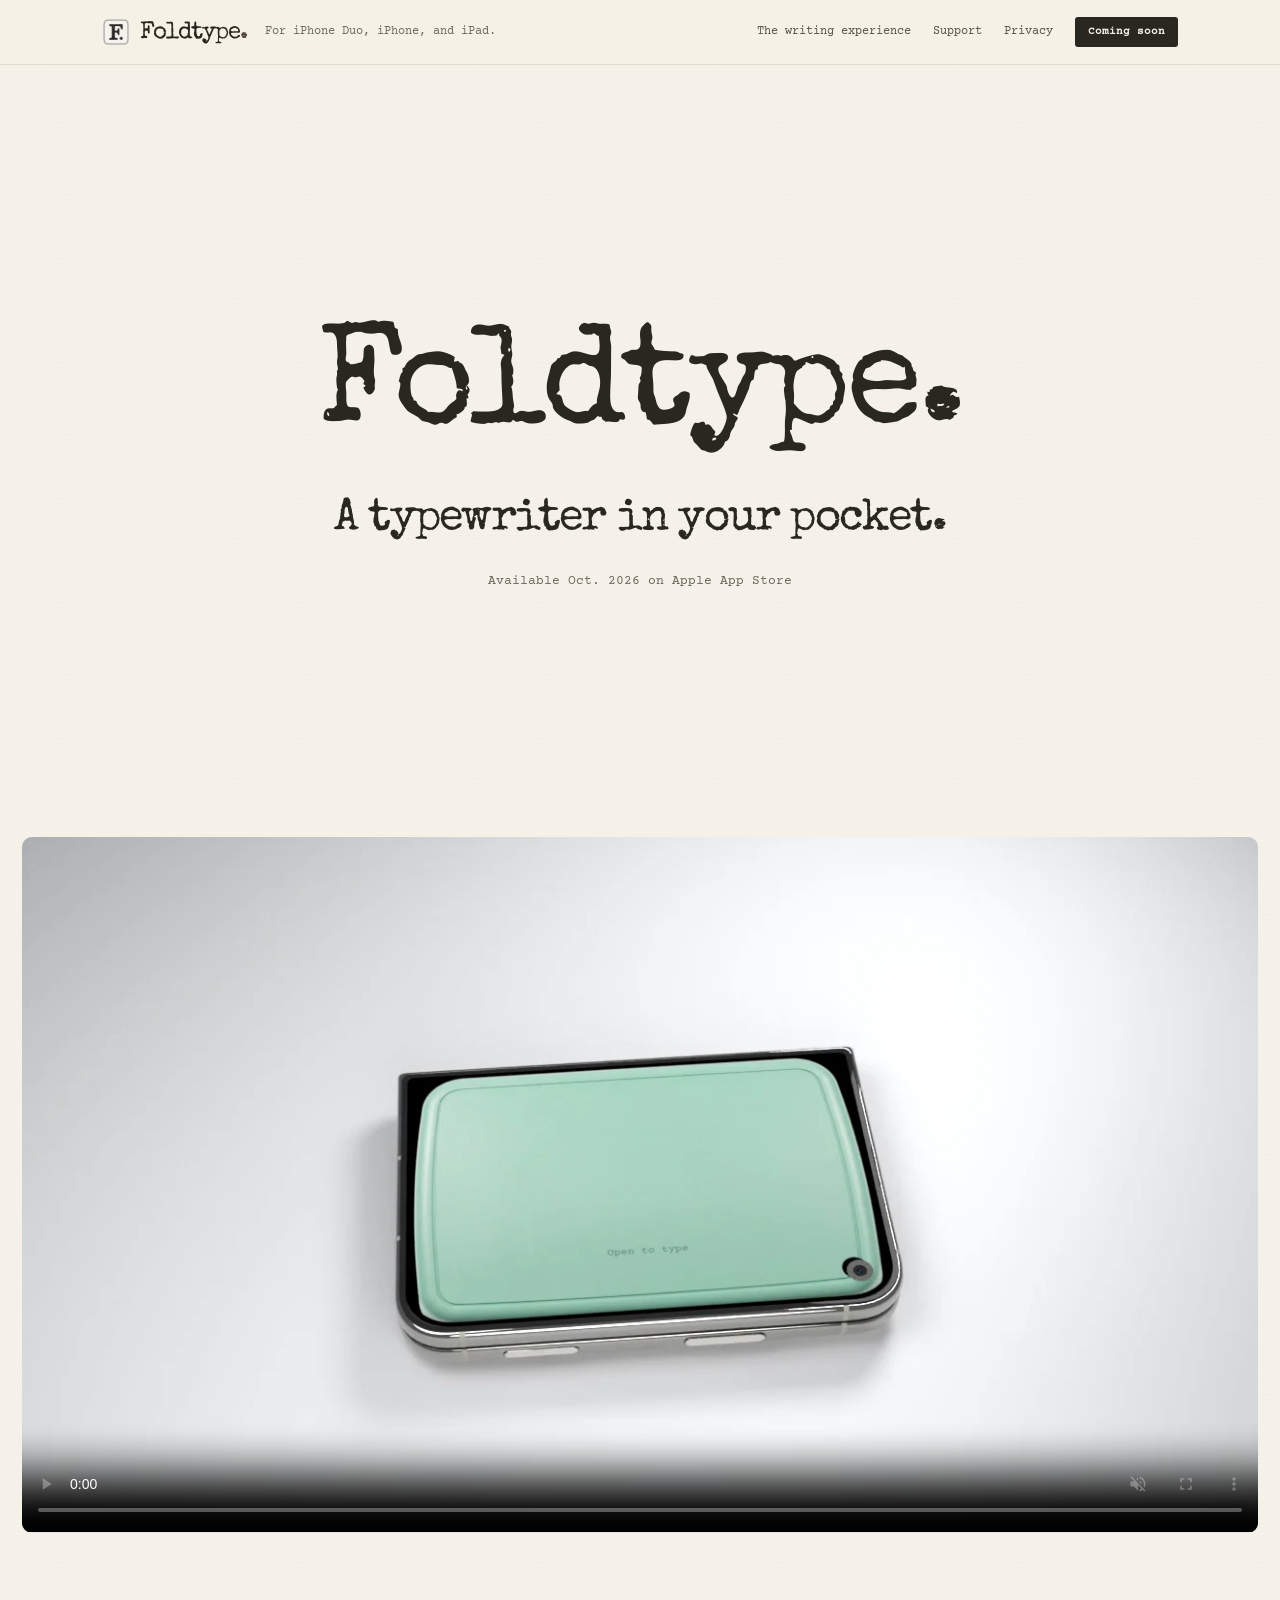
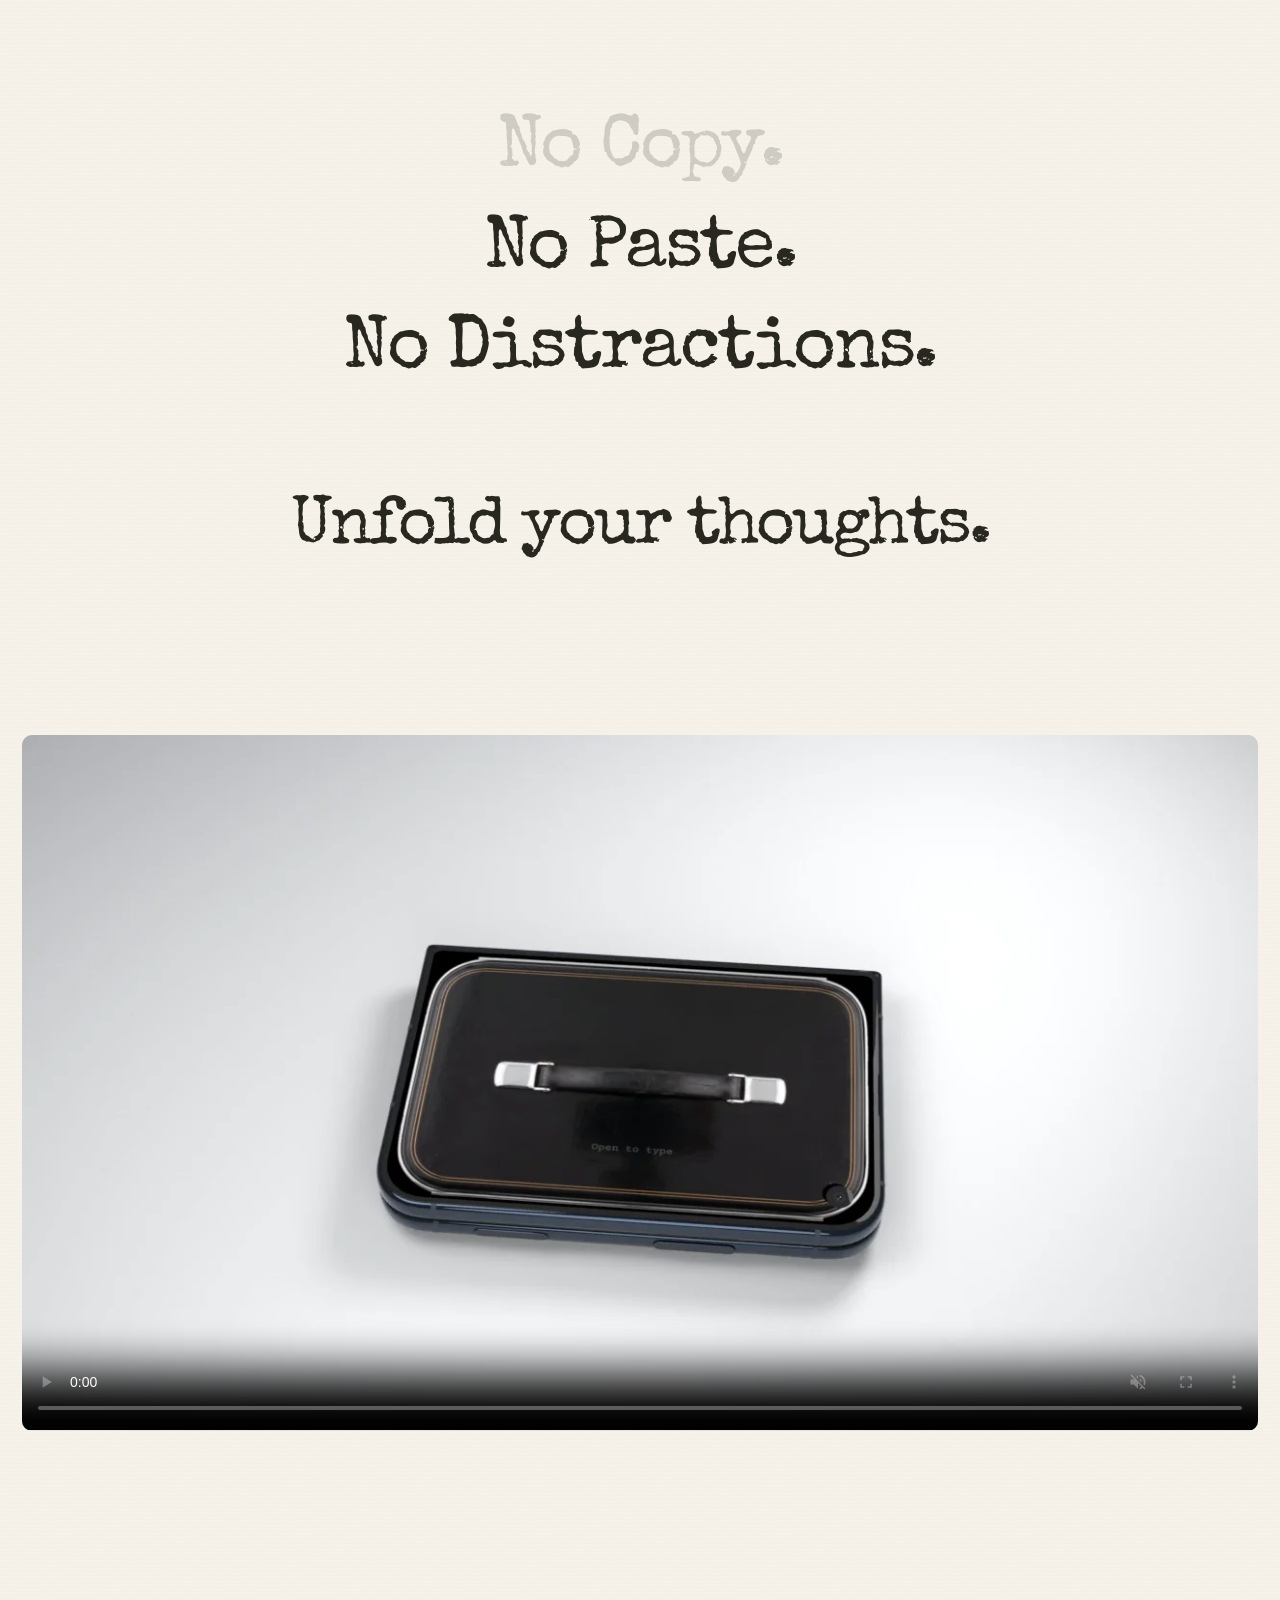
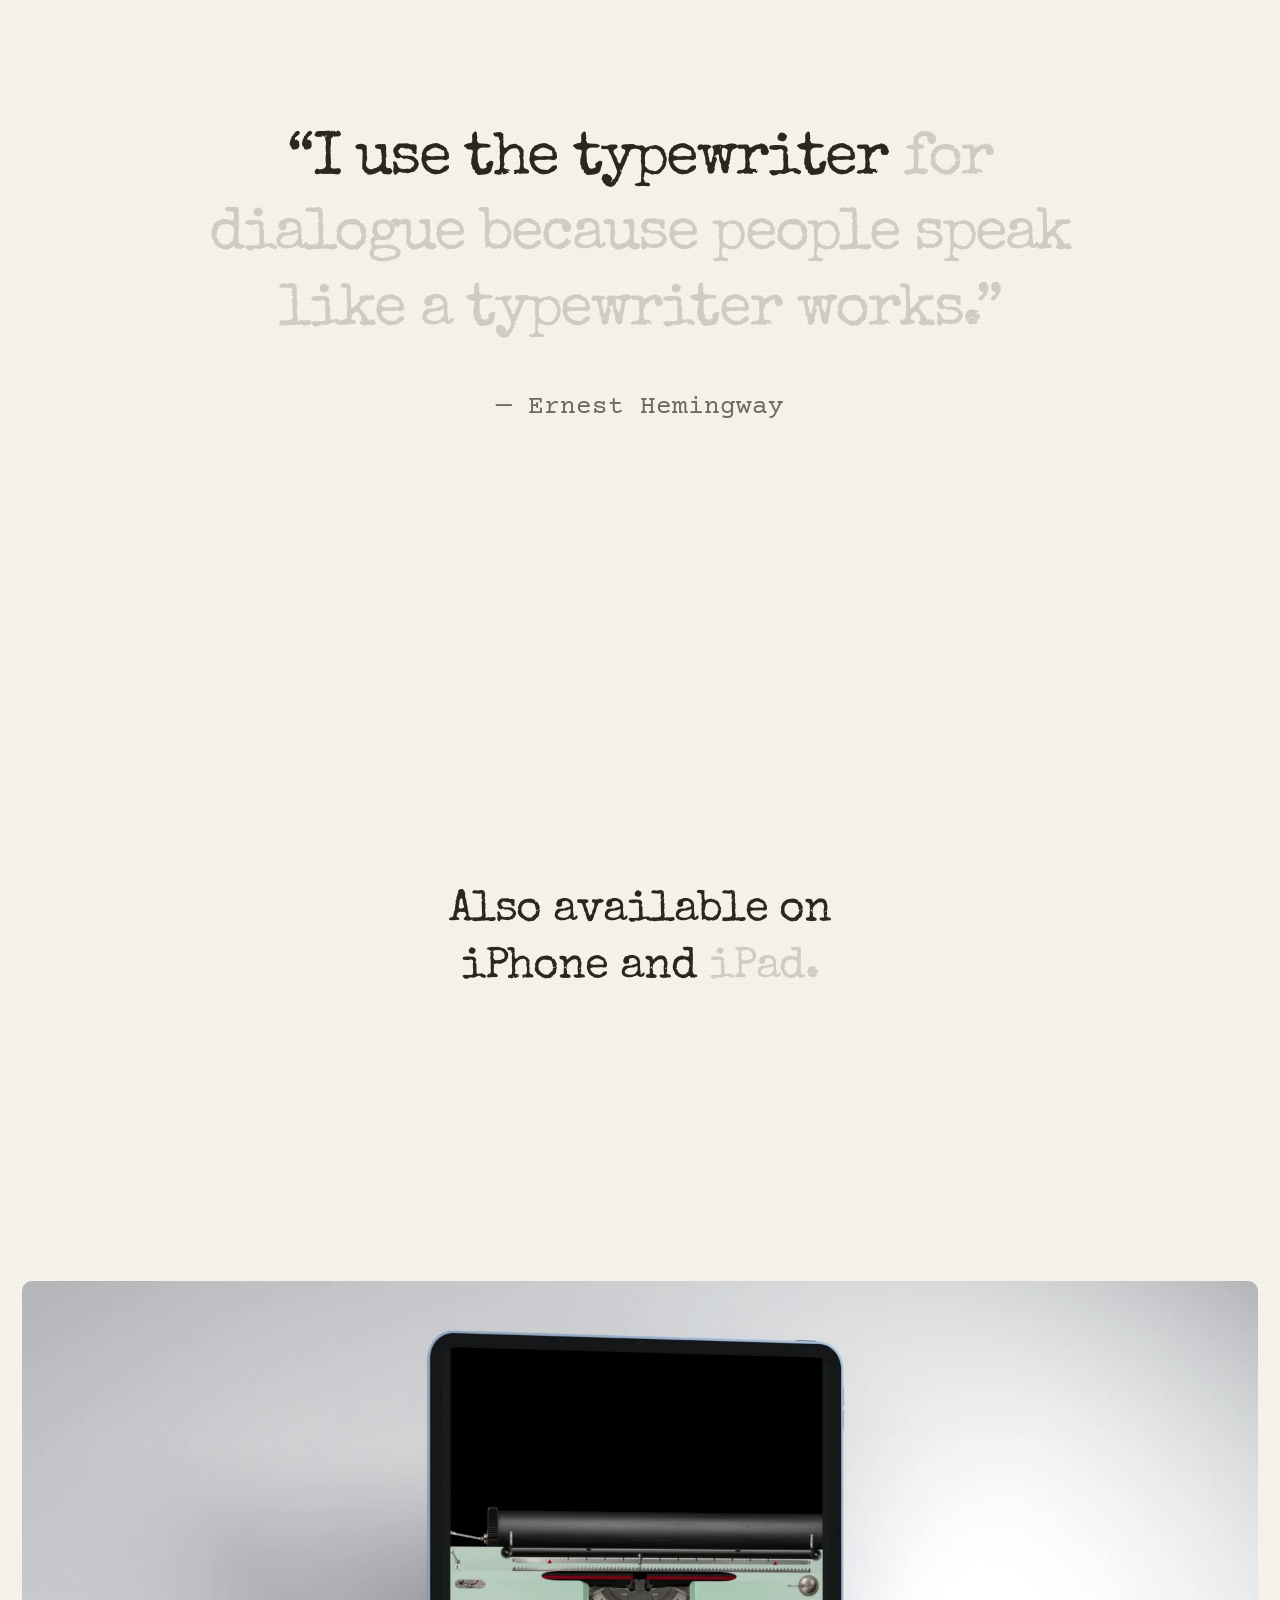
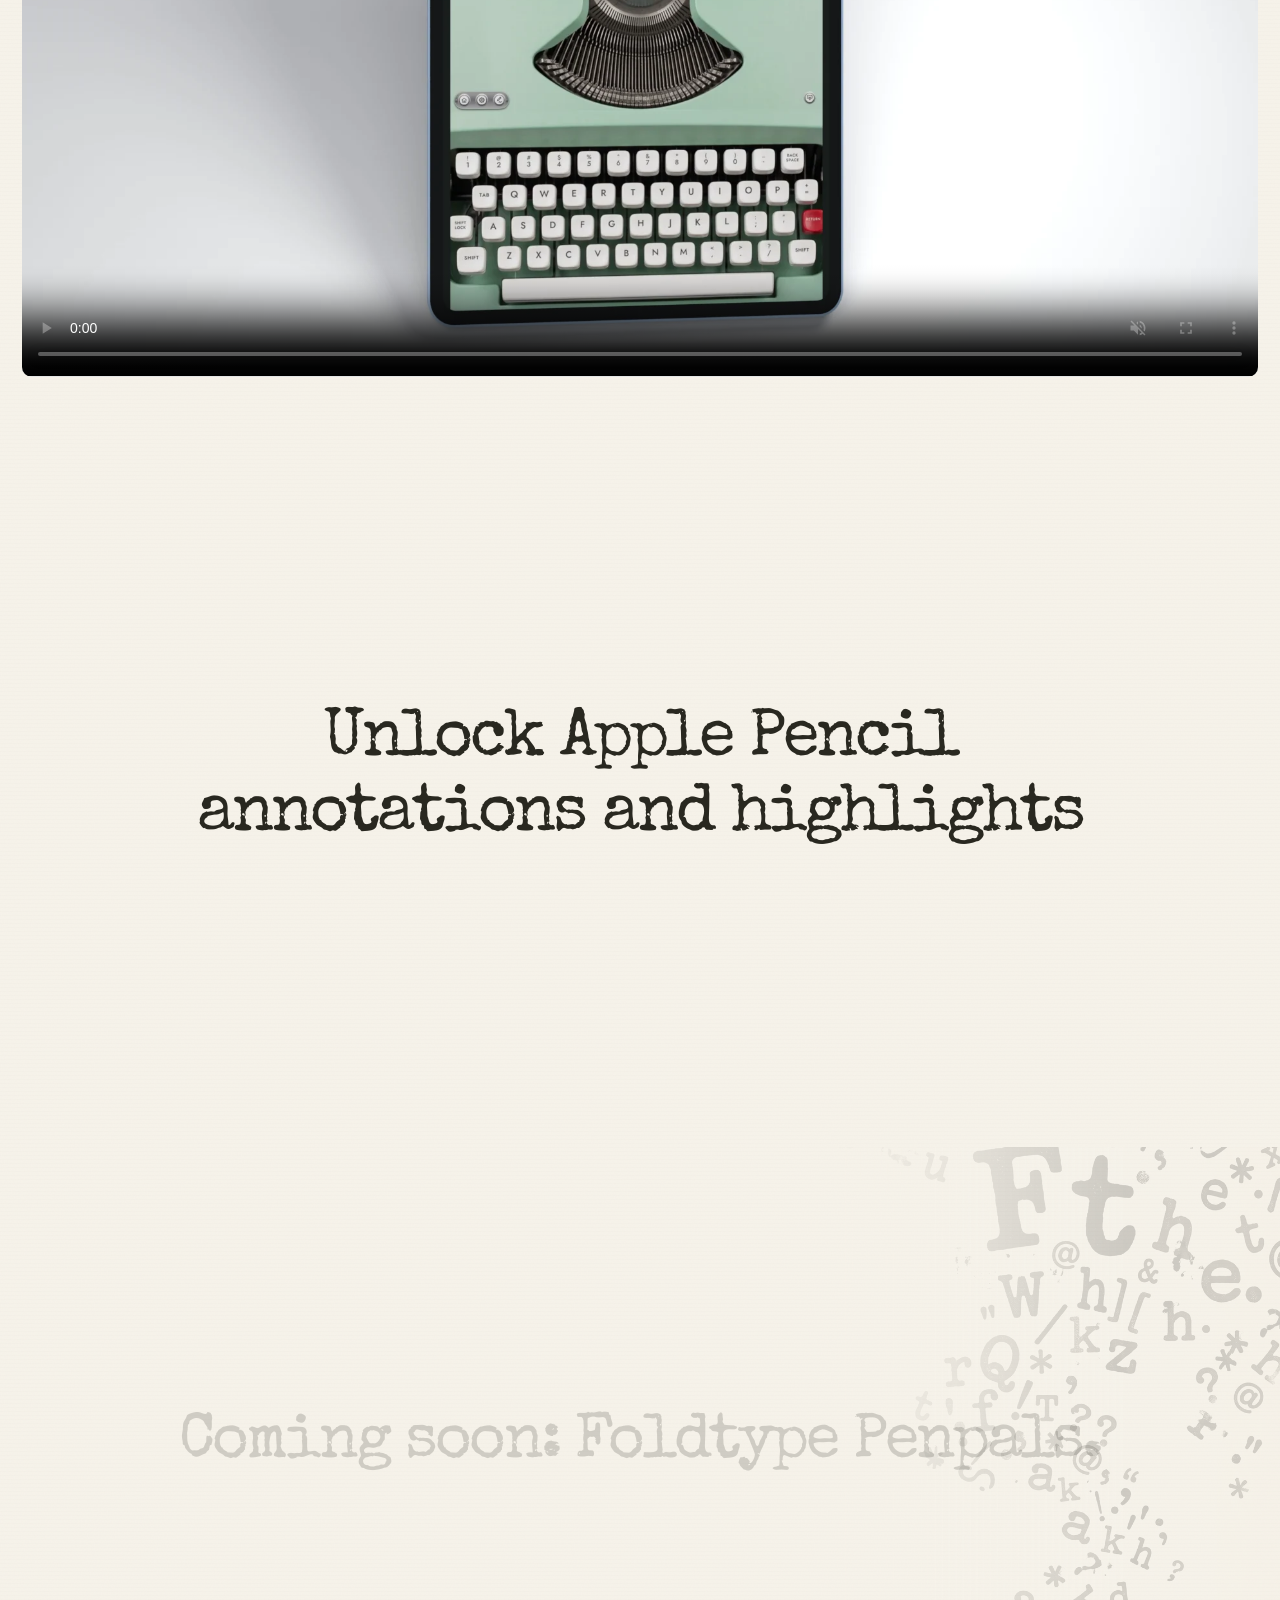
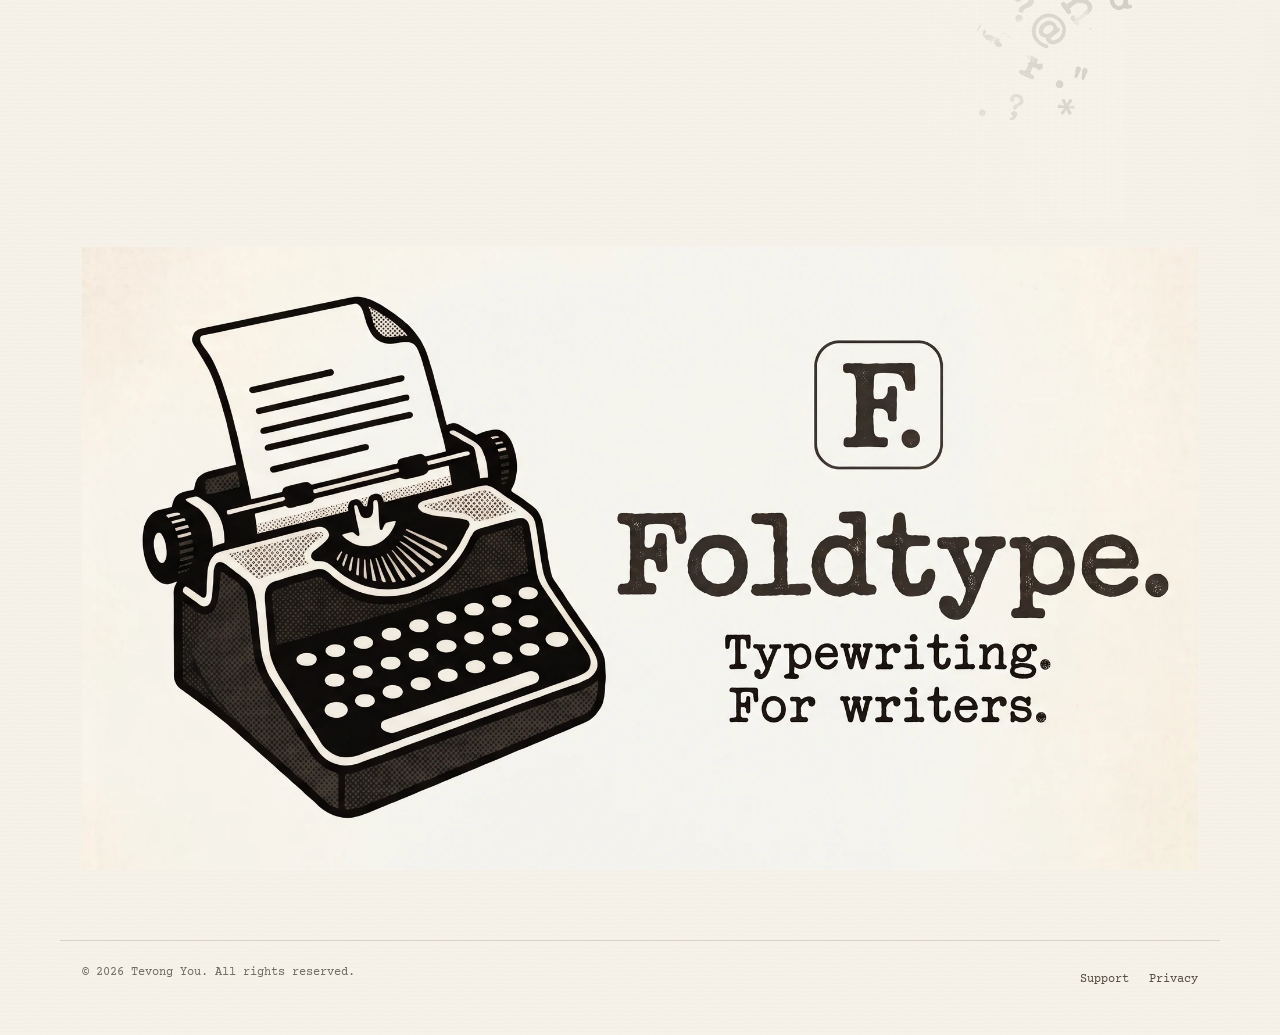
==== index.html @ 2e6afd72 "Complete public v1 support and privacy pages for App Store" ====
<!doctype html>
<html lang="en-GB">
<head>
<meta charset="utf-8">
<meta name="viewport" content="width=device-width, initial-scale=1">
<meta name="theme-color" content="#f5f1e8">
<title>Foldtype. · A typewriter in your pocket.</title>
<meta name="description" content="A typewriter in your pocket. Available Oct. 2026 on Apple App Store.">
<link rel="canonical" href="https://foldleafreader.github.io/foldtype/">
<meta property="og:title" content="Foldtype. · A typewriter in your pocket.">
<meta property="og:description" content="A typewriter in your pocket. Available Oct. 2026 on Apple App Store.">
<meta property="og:type" content="website">
<meta property="og:image" content="https://foldleafreader.github.io/foldtype/images/foldtype-banner.jpg">
<meta property="og:image:width" content="2048">
<meta property="og:image:height" content="1143">
<meta property="og:image:alt" content="Foldtype. Typewriting. For writers. A vintage typewriter on cream paper.">
<meta name="twitter:card" content="summary_large_image">
<meta property="og:url" content="https://foldleafreader.github.io/foldtype/">
<link rel="icon" href="images/favicon.png" type="image/png">
<link rel="apple-touch-icon" href="images/apple-touch-icon.png">
<link rel="preload" href="images/fonts/special-elite.woff" as="font" type="font/woff" crossorigin>
<link rel="stylesheet" href="style.css">
<link rel="stylesheet" href="home.css">
<link rel="stylesheet" href="foldtype.css?v=public-v1-pages">
<link rel="stylesheet" href="scroll.css?v=scroll-recovery-1">
<script src="content.js?v=public-v1" defer></script>
<script src="scroll-video.js" defer></script>
<script src="site.js?v=scroll-recovery-1" defer></script>
</head>
<body class="home scroll-home">
<a class="skip-link" href="#main">Skip to content</a>
<header class="topbar"><div class="inner">
<div class="brand-group"><a class="brand" href="index.html" aria-label="Foldtype home"><img data-brand-image src="images/foldtype-logo-256.webp" alt="" width="28" height="28"><span class="brand-name">Foldtype<span class="brand-stop">.</span></span></a><span class="brand-platforms">For iPhone Duo, iPhone, and iPad.</span></div>
<nav aria-label="Main navigation"><a class="wide" href="#experience">The writing experience</a><a href="support.html">Support</a><a class="wide" href="privacy.html">Privacy</a><a class="pill" href="#get" data-store-link>Coming soon</a></nav>
</div></header>
<main id="main">
<section class="opening" aria-labelledby="foldtype-title">
  <h1 id="foldtype-title" class="reveal">Foldtype.</h1>
  <p class="opening-tagline reveal" style="--i:1">A typewriter in your pocket.</p>
  <p class="opening-availability reveal" style="--i:2" id="get">Available Oct. 2026 on Apple App Store</p>
</section>

<section class="scroll-film" id="experience" aria-label="Mint Foldtype typewriter animation" data-film data-travel="180">
  <div class="film-sticky"><div class="film-view">
    <video class="scroll-video" controls muted playsinline preload="none" poster="images/mint-poster.webp" width="1280" height="720" aria-label="A mint typewriter on iPhone Duo, pulling back from the screen" data-scroll-video src="media/mint-typewriter.mp4"></video>
    <button class="film-toggle" type="button" data-film-toggle hidden>Play video</button>
  </div></div>
</section>

<section class="scroll-copy manifesto" aria-labelledby="manifesto-title">
  <div class="manifesto-lines">
    <h2 id="manifesto-title" data-ink>No Copy.<br>No Paste.<br>No Distractions.</h2>
    <p class="unfold-line" data-ink>Unfold your thoughts.</p>
  </div>
</section>

<section class="scroll-film" aria-label="Black Foldtype typewriter animation" data-film data-travel="140">
  <div class="film-sticky"><div class="film-view">
    <video class="scroll-video" controls muted playsinline preload="none" poster="images/black-poster.webp" width="1280" height="720" aria-label="A black typewriter unfolding on iPhone Duo" data-scroll-video src="media/black-typewriter.mp4"></video>
    <button class="film-toggle" type="button" data-film-toggle hidden>Play video</button>
  </div></div>
</section>

<section class="scroll-copy quote-section" aria-label="Ernest Hemingway on typewriters">
  <blockquote><p data-ink>“I use the typewriter for dialogue because people speak like a typewriter works.”</p><cite class="reveal">— Ernest Hemingway</cite></blockquote>
</section>

<section class="scroll-copy platform-section" aria-labelledby="platform-title">
  <h2 id="platform-title" data-ink>Also available on<br>iPhone and iPad.</h2>
</section>

<section class="scroll-film" aria-label="Foldtype on iPad animation" data-film data-travel="180">
  <div class="film-sticky"><div class="film-view">
    <video class="scroll-video" controls muted playsinline preload="none" poster="images/ipad-hd-poster.webp" width="1920" height="1080" aria-label="The Foldtype typewriter on iPad" data-scroll-video src="media/ipad-typewriter-hd.mp4"></video>
    <button class="film-toggle" type="button" data-film-toggle hidden>Play video</button>
  </div></div>
</section>

<section class="scroll-copy pencil-section" id="screenshots" aria-labelledby="pencil-title">
  <h2 id="pencil-title" data-ink>Unlock Apple Pencil<br>annotations and highlights</h2>
</section>

<section class="scroll-copy penpals-section" aria-labelledby="penpals-title">
  <h2 id="penpals-title" data-ink>Coming soon: Foldtype Penpals.</h2>
</section>

<section class="closing-banner" aria-label="Foldtype. Typewriting. For writers.">
  <picture class="reveal"><source srcset="images/foldtype-banner-960.webp 960w, images/foldtype-banner-1920.webp 1920w" sizes="(max-width: 1160px) 100vw, 1116px" type="image/webp"><img src="images/foldtype-banner.jpg" width="2048" height="1143" alt="Foldtype. Typewriting. For writers. A vintage black typewriter on cream paper." loading="lazy" decoding="async"></picture>
</section>
</main>
<footer class="home-footer"><p>© <span data-year>2026</span> Tevong You. All rights reserved.</p><nav aria-label="Footer navigation"><a href="support.html">Support</a><a href="privacy.html">Privacy</a></nav></footer>
</body>
</html>
---- style.css ----
/* Written by scripts/site.py. The app's own colours: paper, ink and the
   leaf's green, light and dark, in one stylesheet for three pages. */
:root {
  --paper: #f6f1e7;
  --ink: #1e2420;
  --muted: #5c6660;
  --leaf: #2f6b46;
  --line: #ddd4c4;
  --card: #fffdf8;
}
@media (prefers-color-scheme: dark) {
  :root {
    --paper: #12150f;
    --ink: #ece7dc;
    --muted: #9aa49c;
    --leaf: #7bb38d;
    --line: #2a2f27;
    --card: #191d16;
  }
}
* { box-sizing: border-box; }
body {
  margin: 0;
  padding: 0 16px 96px;
  background: var(--paper);
  color: var(--ink);
  font: 17px/1.6 -apple-system, BlinkMacSystemFont, "Segoe UI", Roboto, Helvetica, Arial, sans-serif;
  -webkit-text-size-adjust: 100%;
}
main, header, footer { max-width: 42rem; margin: 0 auto; }
header { padding: 56px 0 8px; }
a { color: var(--leaf); }
h1 { font-size: 2rem; line-height: 1.2; margin: 0 0 8px; letter-spacing: -0.02em; }
h2 { font-size: 1.25rem; margin: 40px 0 8px; letter-spacing: -0.01em; }
h3 { font-size: 1rem; margin: 28px 0 4px; }
p, li { color: var(--ink); }
.lede { font-size: 1.15rem; color: var(--muted); margin-top: 0; }
.muted { color: var(--muted); }
nav { margin: 24px 0 0; font-size: 0.95rem; }
nav a { margin-right: 18px; }
.card {
  background: var(--card);
  border: 1px solid var(--line);
  border-radius: 14px;
  padding: 18px 20px;
  margin: 24px 0;
}
.card p:first-child { margin-top: 0; }
.card p:last-child { margin-bottom: 0; }
ul { padding-left: 1.2em; }
li { margin: 6px 0; }
mark.todo {
  background: #ffdede;
  color: #8c1d1d;
  padding: 1px 6px;
  border-radius: 5px;
  font-size: 0.9em;
}
@media (prefers-color-scheme: dark) {
  mark.todo { background: #4a1f1f; color: #ffc9c9; }
}
footer {
  margin-top: 64px;
  padding-top: 20px;
  border-top: 1px solid var(--line);
  font-size: 0.9rem;
  color: var(--muted);
}
---- home.css ----
/* Written by scripts/site.py. The home page: a product page that unfolds as
   it is scrolled, in the same paper, ink and leaf as the other pages. */
body.home { padding: 0; overflow-x: hidden; }
/* Wider than the other pages, which keep to a column of text. */
.home main, .home header.topbar { max-width: none; margin: 0; padding: 0; }
.home a { text-decoration: none; }
.home img { display: block; max-width: 100%; height: auto; }

/* The bar along the top, which the page slides under. */
.topbar {
  position: sticky; top: 0; z-index: 10;
  background: color-mix(in srgb, var(--paper) 78%, transparent);
  -webkit-backdrop-filter: saturate(180%) blur(20px);
  backdrop-filter: saturate(180%) blur(20px);
  border-bottom: 1px solid color-mix(in srgb, var(--line) 70%, transparent);
}
.topbar .inner {
  max-width: 1120px; margin: 0 auto; padding: 0 22px; height: 52px;
  display: flex; align-items: center; gap: 22px;
}
.brand { display: flex; align-items: center; gap: 10px; color: var(--ink); font-weight: 600; letter-spacing: -0.01em; }
.brand img { width: 28px; height: 28px; border-radius: 7px; }
.topbar nav { margin: 0 0 0 auto; display: flex; align-items: center; gap: 22px; font-size: 0.88rem; }
.topbar nav a { color: var(--ink); opacity: 0.78; margin: 0; }
.topbar nav a:hover { opacity: 1; }
.topbar nav a.pill { opacity: 1; color: #fff; }
@media (max-width: 860px) { .topbar nav a.wide { display: none; } }
/* What the bar's links go to, clear of the bar as they come to rest. */
.home [id] { scroll-margin-top: 64px; }
@media (max-width: 480px) { .brand span { display: none; } .topbar nav { gap: 16px; } }

/* Buttons. */
.pill, .button {
  display: inline-block; border-radius: 980px; font-weight: 600; white-space: nowrap;
  background: var(--leaf); color: #fff;
}
.pill { padding: 5px 13px; font-size: 0.82rem; }
.button { padding: 13px 26px; font-size: 1.02rem; }
@media (prefers-color-scheme: dark) { .pill, .button, .topbar nav a.pill { color: #12150f; } }
.soon { background: transparent; color: var(--ink); box-shadow: inset 0 0 0 1.5px var(--line); }
.more { color: var(--leaf); font-weight: 500; font-size: 1.02rem; }
.more::after { content: " \203A"; }
.actions { display: flex; flex-wrap: wrap; align-items: center; justify-content: center; gap: 18px 28px; margin-top: 30px; }

/* The opening: the icon, the name, and an iPad that tips up as you scroll. */
.hero { text-align: center; padding: 76px 22px 0; }
.hero .icon { width: 116px; height: 116px; margin: 0 auto; border-radius: 26px; box-shadow: 0 14px 34px -10px rgba(30, 36, 32, 0.35); }
.hero h1 { font-size: clamp(2.8rem, 8vw, 5.4rem); line-height: 1.02; letter-spacing: -0.04em; margin: 30px 0 12px; }
.hero .tagline { font-size: clamp(1.35rem, 3.4vw, 2.1rem); line-height: 1.2; letter-spacing: -0.02em; color: var(--muted); font-weight: 500; margin: 0; }
.stage { perspective: 1800px; max-width: 1160px; margin: 56px auto 0; padding: 0 22px; }
.stage img { width: 100%; border-radius: 22px; transform-origin: 50% 0; box-shadow: 0 40px 90px -30px rgba(30, 36, 32, 0.45); }

/* A sentence that lights up word by word as it passes. */
.statement {
  max-width: 1000px; margin: 0 auto; padding: 150px 22px;
  font-size: clamp(1.9rem, 4.6vw, 3.5rem); line-height: 1.12; letter-spacing: -0.03em; font-weight: 700;
}
.statement p { margin: 0; color: var(--ink); }
.js .statement .w { opacity: 0.16; transition: opacity 0.25s linear; }
.js .statement .w.lit { opacity: 1; }

/* The sections. */
.section { max-width: 1160px; margin: 0 auto; padding: 110px 22px; }
.head { text-align: center; max-width: 46rem; margin: 0 auto 56px; }
.eyebrow { color: var(--leaf); font-weight: 600; font-size: 1.05rem; margin: 0 0 12px; }
.head h2 { font-size: clamp(2.1rem, 5.4vw, 3.8rem); line-height: 1.04; letter-spacing: -0.035em; margin: 0 0 18px; }
.head p.lead { font-size: clamp(1.1rem, 2.1vw, 1.4rem); line-height: 1.45; color: var(--muted); margin: 0; }
.shot { width: 100%; border-radius: 20px; box-shadow: 0 28px 70px -30px rgba(30, 36, 32, 0.45); }
.two-up { display: grid; grid-template-columns: 1fr 1fr; gap: 26px; }
@media (max-width: 780px) { .two-up { grid-template-columns: 1fr; } }

/* Galleries that scroll sideways, edge to edge, with buttons beneath. */
.gallery {
  display: flex; gap: 26px; overflow-x: auto; scroll-snap-type: x mandatory;
  padding: 10px max(22px, calc((100vw - 1116px) / 2)) 40px;
  scroll-padding: 0 max(22px, calc((100vw - 1116px) / 2));
  scrollbar-width: none;
}
.gallery::-webkit-scrollbar { display: none; }
.gallery > * { flex: 0 0 min(84vw, 860px); scroll-snap-align: start; margin: 0; }
.gallery.phones > * { flex-basis: min(64vw, 300px); }
.gallery.wide > * { flex-basis: min(84vw, 760px); }
.paddles { display: flex; justify-content: flex-end; gap: 14px; max-width: 1160px; margin: -8px auto 0; padding: 0 22px; }
.paddles button {
  width: 42px; height: 42px; border-radius: 50%; border: 0; cursor: pointer;
  background: color-mix(in srgb, var(--ink) 10%, transparent); color: var(--ink);
  font: 600 1.25rem/1 -apple-system, BlinkMacSystemFont, sans-serif;
}
.paddles button:hover { background: color-mix(in srgb, var(--ink) 16%, transparent); }

/* The iPhone, on a dark band. */
.band { background: #1e2420; color: #f6f1e7; padding: 10px 0 120px; }
.band .head p.lead { color: #b9c2bb; }
.band .eyebrow { color: #8fc5a0; }
.band .paddles button { background: rgba(246, 241, 231, 0.12); color: #f6f1e7; }
.band .shot { box-shadow: 0 30px 70px -30px rgba(0, 0, 0, 0.8); }
.sideways { max-width: 1160px; margin: 90px auto 0; padding: 0 22px; }
.sideways h3 { text-align: center; font-size: clamp(1.6rem, 3.4vw, 2.4rem); letter-spacing: -0.03em; margin: 0 0 30px; }
@media (prefers-color-scheme: dark) { .band { background: #0b0d0a; } }

/* The facts, as cards. */
.facts { display: grid; grid-template-columns: repeat(3, 1fr); gap: 22px; }
@media (max-width: 900px) { .facts { grid-template-columns: 1fr 1fr; } }
@media (max-width: 580px) { .facts { grid-template-columns: 1fr; } }
.fact { background: var(--card); border: 1px solid var(--line); border-radius: 24px; padding: 30px 28px; }
.fact h3 { font-size: 1.3rem; letter-spacing: -0.015em; margin: 0 0 10px; }
.fact p { margin: 0; color: var(--muted); line-height: 1.5; }

/* The close. */
.finale { text-align: center; padding: 60px 22px 150px; }
.finale .icon { width: 84px; height: 84px; margin: 0 auto 26px; border-radius: 19px; }
.finale h2 { font-size: clamp(2.4rem, 6vw, 4.4rem); letter-spacing: -0.04em; line-height: 1.04; margin: 0 0 10px; }
.finale p { color: var(--muted); font-size: 1.2rem; margin: 0; }

/* What readers have said, under the button, before the first picture: a
   gallery of its own, edge to edge out of the opening's margins. */
.hero .gallery.reviews { margin: 56px -22px 0; padding-bottom: 28px; }
.gallery.reviews > .review-col {
  flex-basis: min(84vw, 420px);
  display: flex; flex-direction: column; gap: 16px;
}
.review-col > .review { flex: 1 1 auto; }
/* A short review on its own: as tall as its words, centred in the column. */
.review-col.lone { justify-content: center; }
.review-col.lone > .review { flex: 0 0 auto; }
/* Centred while they all fit across; from the start once they scroll, when
   the margins come to nothing. */
.gallery.reviews > :first-child { margin-left: auto; }
.gallery.reviews > :last-child { margin-right: auto; }
.paddles[hidden] { display: none; }
.hero .paddles { padding: 0; }
.review {
  margin: 0; text-align: left;
  background: var(--card); border: 1px solid var(--line); border-radius: 22px;
  padding: 18px 24px;
  /* A short quote beside a long one: centred in its card, the name still at
     the foot, rather than a gap at the bottom. */
  display: flex; flex-direction: column;
}
.review .stars { color: #e0a800; font-size: 1rem; letter-spacing: 0.12em; padding-left: 0.12em; margin: 0 0 6px; text-align: center; }
.review blockquote { margin: auto 0; font-size: 0.95rem; line-height: 1.5; color: var(--ink); font-style: italic; }
.review blockquote p { margin: 0; }
.review figcaption { margin-top: 8px; color: var(--muted); font-weight: 600; font-size: 0.88rem; text-align: right; }
.review figcaption::before { content: "— "; }
.home-footer {
  max-width: 1160px; margin: 0 auto; padding: 22px 22px 60px; border-top: 1px solid var(--line);
  display: flex; flex-wrap: wrap; justify-content: space-between; gap: 12px;
  font-size: 0.88rem; color: var(--muted);
}
.home-footer p { margin: 0; color: var(--muted); }
.home-footer nav { margin: 0; display: flex; gap: 20px; }

/* Support and Privacy: a heading like the home page's, then a column of text. */
.doc-head { text-align: center; padding: 84px 22px 20px; }
.doc-head h1 { font-size: clamp(2.6rem, 7vw, 4.6rem); line-height: 1.02; letter-spacing: -0.04em; margin: 0 0 18px; }
.doc-head .lede { max-width: 38rem; margin: 0 auto; font-size: clamp(1.15rem, 2.2vw, 1.45rem); line-height: 1.4; color: var(--muted); }
.doc-body { max-width: 46rem; margin: 0 auto; padding: 36px 22px 110px; }
.doc-body h2 { font-size: clamp(1.6rem, 3vw, 2.1rem); letter-spacing: -0.025em; line-height: 1.15; margin: 72px 0 16px; }
.doc-body p, .doc-body li { line-height: 1.65; }
.doc-body a { color: var(--leaf); }
.doc-body a:hover { text-decoration: underline; }
.doc-body a.button { color: #fff; margin: 6px 0 18px; }
.doc-body a.button:hover { text-decoration: none; }
@media (prefers-color-scheme: dark) { .doc-body a.button { color: #12150f; } }
.contact { background: var(--card); border: 1px solid var(--line); border-radius: 28px; padding: 40px 28px 32px; text-align: center; }
.contact p { margin: 0; }
.contact .contact-label { color: var(--leaf); font-weight: 600; }
.contact .contact-address { font-size: clamp(1.3rem, 3.4vw, 1.9rem); font-weight: 600; letter-spacing: -0.02em; margin: 6px 0 22px; overflow-wrap: anywhere; }
.questions { border-bottom: 1px solid var(--line); }
details.q { border-top: 1px solid var(--line); }
details.q summary {
  list-style: none; cursor: pointer; padding: 22px 44px 22px 0; position: relative;
  font-size: 1.18rem; font-weight: 600; letter-spacing: -0.01em;
}
details.q summary::-webkit-details-marker { display: none; }
details.q summary::after {
  content: "+"; position: absolute; right: 4px; top: 50%; transform: translateY(-50%);
  color: var(--leaf); font-size: 1.6rem; font-weight: 400; transition: transform 0.25s ease;
}
details.q[open] summary::after { transform: translateY(-50%) rotate(45deg); }
details.q > p { margin: 0 0 16px; color: var(--ink); }
details.q > p:last-child { margin-bottom: 26px; }
.summary { display: grid; grid-template-columns: repeat(3, 1fr); gap: 16px; margin-bottom: 28px; }
@media (max-width: 680px) { .summary { grid-template-columns: 1fr; } }
.summary > div { background: var(--card); border: 1px solid var(--line); border-radius: 22px; padding: 24px 22px; }
.summary h3 { font-size: 1.1rem; letter-spacing: -0.01em; margin: 0 0 6px; }
.summary p { margin: 0; color: var(--muted); line-height: 1.5; font-size: 0.97rem; }

/* Press: the fact sheet and the images to download. */
.facts-list { margin: 0; border-top: 1px solid var(--line); }
.facts-list > div { display: grid; grid-template-columns: 11rem 1fr; gap: 16px; padding: 14px 0; border-bottom: 1px solid var(--line); }
@media (max-width: 560px) { .facts-list > div { grid-template-columns: 1fr; gap: 2px; } }
.facts-list dt { font-weight: 600; }
.facts-list dd { margin: 0; color: var(--ink); line-height: 1.55; }
.press-icon { display: flex; align-items: center; gap: 22px; }
.press-icon img { width: 96px; height: 96px; border-radius: 22px; box-shadow: 0 10px 26px -10px rgba(30, 36, 32, 0.4); }
.press-grid { display: grid; grid-template-columns: repeat(2, 1fr); gap: 16px; }
.press-grid.phones { grid-template-columns: repeat(3, 1fr); align-items: start; }
.press-grid a { display: block; }
.press-grid img { width: 100%; border-radius: 12px; box-shadow: 0 12px 30px -16px rgba(30, 36, 32, 0.45); transition: transform 0.2s ease; }
.press-grid a:hover img { transform: translateY(-3px); }

/* What appears as it scrolls into view. Without script, or with motion
   reduced, everything is simply there. */
.js .reveal {
  opacity: 0; transform: translateY(56px);
  transition: opacity 1.1s cubic-bezier(0.2, 0.65, 0.2, 1), transform 1.1s cubic-bezier(0.2, 0.65, 0.2, 1);
  transition-delay: calc(var(--i, 0) * 110ms);
}
.js .reveal.in { opacity: 1; transform: none; }
@media (prefers-reduced-motion: reduce) {
  .js .reveal { opacity: 1; transform: none; transition: none; }
  .js .statement .w { opacity: 1; }
  .stage img { transform: none !important; }
  .gallery { scroll-behavior: auto; }
}
---- foldtype.css ----
@font-face {
  font-family: 'Foldtype Typewriter';
  src: url('images/fonts/special-elite.woff') format('woff');
  font-weight: 400;
  font-style: normal;
  font-display: swap;
}
@font-face {
  font-family: 'Foldtype Courier';
  src: url('images/fonts/courier-prime.woff') format('woff');
  font-weight: 400;
  font-style: normal;
  font-display: swap;
}
/* Foldtype adaptation of the Foldleaf product-page template.
   Foldleaf's sticky bar, sections, galleries and document layouts are retained. */
:root{--paper:#f5f1e8;--ink:#292820;--muted:#6e695f;--leaf:#51473c;--line:#d9d1c4;--card:#fffdf7;--serif:Georgia,'Times New Roman',serif;--mono:'Courier New',Courier,monospace;color-scheme:light}
@media(prefers-color-scheme:dark){:root{--paper:#f5f1e8;--ink:#292820;--muted:#6e695f;--leaf:#51473c;--line:#d9d1c4;--card:#fffdf7}}
html{scroll-behavior:smooth}body{font-size:16px}.home{overflow-x:clip}button{font:inherit}a:focus-visible,button:focus-visible,summary:focus-visible,[tabindex]:focus-visible{outline:3px solid var(--leaf);outline-offset:5px}[hidden]{display:none!important}.skip-link{position:fixed;top:-100px;left:16px;padding:10px 18px;background:var(--ink);color:var(--paper);z-index:20}.skip-link:focus{top:8px}.topbar .inner{height:64px}.brand{font-family:var(--serif);font-size:24px;letter-spacing:-1px}.brand img{border-radius:6px}.brand-stop{color:var(--leaf)}.topbar nav{font-size:12px}.pill,.button{border-radius:3px;background:var(--ink);color:var(--paper)}.topbar nav a.pill{color:var(--paper)}.button{font-weight:500;padding:14px 25px;font-size:13px}.button span{margin-left:30px}.pill{font-size:11px;padding:6px 13px}.button:hover,.pill:hover{background:var(--leaf)}.more{font-family:var(--mono);font-size:11px;letter-spacing:.3px}.hero{padding-top:68px}.hero .eyebrow{margin-bottom:26px}.hero .icon{width:92px;height:92px;border-radius:20px;box-shadow:0 12px 30px -15px #29282050}.hero h1{font-family:var(--serif);font-weight:normal;font-size:clamp(68px,10vw,128px);letter-spacing:-7px;margin:22px 0 13px}.hero .tagline{font-family:var(--serif);font-size:clamp(28px,4vw,46px);font-weight:normal;line-height:1.12;letter-spacing:-1.5px;color:var(--ink)}em{font-family:var(--serif);color:var(--leaf);font-weight:normal}.hero-intro{font-size:14px;line-height:1.75;color:var(--muted);margin:22px auto 0}.eyebrow{font-family:var(--mono);font-size:10px;text-transform:uppercase;letter-spacing:2px;font-weight:normal}.head h2,.finale h2,.doc-head h1{font-family:var(--serif);font-weight:normal;letter-spacing:-2.7px}.head h2{font-size:clamp(42px,5.5vw,68px);line-height:1.08}.head p.lead{font-size:16px;line-height:1.7;max-width:520px;margin-inline:auto}.stage{margin-top:65px}.typewriter-scene{background:#e8e1d4;position:relative;overflow:hidden;padding:25px 5% 30px;border:1px solid #ded5c6;min-height:650px}.scene-label,.scene-caption,.sheet-heading,.sheet-date,.sheet-signature{font-family:var(--mono);font-size:9px}.scene-label{display:flex;justify-content:space-between;letter-spacing:1.5px;color:#706757}.sheet-stack{position:relative;width:60%;max-width:520px;margin:40px auto -5px;transform:rotate(-4deg);z-index:1}.sheet-stack::before{content:'';position:absolute;inset:7px -7px -5px 5px;transform:rotate(2deg);background:#e1dacb}.typewriter-sheet{position:relative;text-align:left;background:#fffdf7;padding:28px 35px 30px;box-shadow:0 12px 30px #29282014}.sheet-heading{display:flex;justify-content:space-between;letter-spacing:1px;padding-bottom:15px;border-bottom:1px solid #ddd4c4;color:#706757}.sheet-date{margin:22px 0 20px;color:#81796d}.typed-lines{font-family:var(--mono);font-size:clamp(19px,2.8vw,30px);line-height:1.5;letter-spacing:-1.5px;margin:0}.typed-lines em{font-family:inherit;font-style:normal}.sheet-signature{color:#81796d;margin:27px 0 0}.type-cursor{color:var(--leaf);animation:blink 1.3s steps(1) infinite}@keyframes blink{50%{opacity:0}}.typewriter-body{width:72%;max-width:650px;margin:auto;padding:0 30px 24px;position:relative;z-index:2;transform:rotate(2deg);background:linear-gradient(140deg,#454239,#23231e);border:1px solid #33332a;border-bottom:9px solid #1d1d18;border-radius:12px 12px 28px 28px;box-shadow:0 30px 35px -18px #29282066}.carriage{display:flex;align-items:center;gap:8px;transform:translateY(-4px)}.carriage span{width:16px;height:17px;background:#1b1c17;border-radius:4px}.carriage b{height:9px;background:#928b7c;box-shadow:inset 0 3px #b7ae9d;flex:1;border-radius:3px}.typewriter-name{font-family:var(--mono);font-size:8px;letter-spacing:2px;color:#bbb3a2;margin:8px 0 18px}.key-row{display:flex;justify-content:center;gap:10px;margin-top:9px}.key-row span{display:grid;place-items:center;flex:0 1 39px;min-width:0;height:32px;border-radius:50%;background:#e7e0d2;color:#454033;border:2px solid #8b8475;box-shadow:0 3px #14140f;font-family:var(--mono);font-size:11px}.key-row .space-key{flex:0 1 200px;height:19px;border-radius:4px;margin-top:6px}.scene-caption{font-size:9px;color:#706757;margin:35px 0 0}.statement{font-family:var(--serif);font-size:clamp(30px,4.5vw,54px);font-weight:normal;letter-spacing:-1.6px;line-height:1.2;max-width:1000px;padding:125px 22px}.js .statement .w{opacity:.25}.js .statement .w.lit{opacity:1}.section{padding-block:90px}.writing-showcase{margin:0;background:#443f37;padding:27px 35px 22px;color:#e8e2d6;position:relative}.desk-toolbar{display:flex;justify-content:space-between;font-family:var(--mono);font-size:9px;letter-spacing:1px}.desk-toolbar>span:last-child{opacity:.75;font-size:8px}.desk-layout{display:grid;grid-template-columns:.6fr 1fr;align-items:center;gap:45px;padding:45px 12% 30px 6%}.desk-layout aside{text-align:left;font-family:var(--mono);font-size:10px;letter-spacing:2px;line-height:1.8;display:flex;flex-direction:column;align-items:flex-start;gap:25px}.desk-letter{font-family:var(--serif);font-size:80px;letter-spacing:-5px;line-height:1}.desk-layout aside p{color:#dbd5c9;margin:0}.desk-layout aside em{color:#dbd5c9;font-size:21px;letter-spacing:0;line-height:1.3}.desk-rule{width:65px;border-top:1px solid #dad5c84d}.desk-paper{text-align:left;background:#fffdf5;color:#292820;transform:rotate(2deg);padding:40px 44px;box-shadow:9px 9px #00000012}.paper-kicker{font-family:var(--mono);font-size:9px;color:#81796d!important;margin:0 0 32px}.desk-paper h3{font-family:var(--serif);font-size:47px;font-weight:normal;line-height:1.05;letter-spacing:-2px;margin:0 0 26px}.desk-paper>p:not(.paper-kicker){font-family:var(--mono);font-size:11px;color:#484338;line-height:1.9;max-width:280px;margin-bottom:16px}.paper-signature{display:block;font-family:var(--serif);font-style:italic;font-size:17px;margin-top:32px}.writing-showcase figcaption{font-family:var(--mono);font-size:9px;text-align:center;color:#e8e2d6;margin-top:18px}.motion-section{padding-top:50px}.motion-frame{aspect-ratio:16/8;background:#4d463c;color:#f9ecda;padding:30px 35px;display:flex;flex-direction:column;overflow:hidden;position:relative}.film-header,.film-footer{font-family:var(--mono);font-size:9px;letter-spacing:1.5px;display:flex;justify-content:space-between;z-index:1}.film-footer{margin-top:auto;border-top:1px solid #f9ecda55;padding-top:17px}.film-letter{font-family:var(--serif);font-size:clamp(150px,27vw,370px);letter-spacing:-25px;position:absolute;line-height:1;left:50%;top:43%;transform:translate(-50%,-50%) rotate(-10deg);color:#f1e3cf}.band{background:#292a23;color:#f5f1e8;padding-bottom:75px}.band .eyebrow{color:#ddab8e}.band .head p.lead{color:#c3bdaf}.band h2{color:#f5f1e8}.band .gallery-intro{padding-bottom:0}.band .head{margin-bottom:40px}.gallery.wide>*{flex-basis:min(82vw,660px)}.gallery-placeholder{background:#e9e1d2;color:#292820;aspect-ratio:4/3;padding:30px 35px;display:flex;flex-direction:column}.gallery-placeholder.alternate{background:#c0b199;color:#292820}.gallery-placeholder.third{background:#615c4e;color:#f9efdf}.placeholder-index,.placeholder-foot{font-family:var(--mono);font-size:9px;letter-spacing:1px}.placeholder-foot{margin-top:auto;opacity:.85}.gallery-placeholder>p{font-family:var(--serif);font-size:clamp(32px,4.5vw,63px);letter-spacing:-2px;line-height:1.05;color:inherit;margin:40px 0}.gallery-placeholder.alternate em,.gallery-placeholder.third em{color:inherit}.gallery figcaption{color:#c7c0b0;font-family:var(--mono);font-size:10px;margin-top:18px}.gallery:focus-visible{outline-offset:-5px}.band .paddles button{width:44px;height:44px}.duo-placeholder{background:#e8e1d4;border:1px solid #ded5c6;padding:30px 35px;min-height:370px;display:flex;flex-direction:column;gap:40px}.fold-lines{display:grid;grid-template-columns:1fr 1fr;align-items:stretch;min-height:230px}.fold-lines span{font-family:var(--serif);font-size:clamp(25px,5vw,65px);display:grid;place-items:center;letter-spacing:-2px;background:#f8f4eb;box-shadow:0 10px 20px #2928200d}.fold-lines span:first-child{border-right:1px solid #c9bfab;transform:perspective(1000px) rotateY(-7deg);transform-origin:right}.fold-lines span:last-child{color:var(--leaf);transform:perspective(1000px) rotateY(7deg);transform-origin:left}.finale{padding-top:65px;padding-bottom:110px}.finale h2{font-size:clamp(42px,5.7vw,72px);letter-spacing:-2.8px}.finale p:not(.eyebrow){font-size:15px;line-height:1.65}.finale .icon{width:72px;height:72px;border-radius:15px}.finale .eyebrow{margin-bottom:18px}.release-note{font-family:var(--mono);font-size:10px;color:var(--muted)}.home-footer{font-family:var(--mono);font-size:10px;gap:20px;padding-bottom:40px}.home-footer nav{font-size:10px;flex-wrap:wrap;gap:20px}.home-footer nav a{margin:0}.doc-head{padding-top:85px}.doc-head h1{font-size:clamp(46px,7vw,76px)}.doc-head .lede{font-family:var(--serif);font-size:24px;line-height:1.45;max-width:550px}.doc-body h2{font-family:var(--serif);font-weight:normal;font-size:30px;letter-spacing:-.8px}.doc-body p,.doc-body li{font-size:15px}.doc-body .contact{border-radius:4px;padding:30px}.doc-body .contact-label{font-family:var(--mono);font-size:10px;letter-spacing:1px;text-transform:uppercase}.doc-body .contact-address{font-family:var(--serif);font-weight:normal}.doc-body .contact p.muted{font-size:13px}.draft-notice{border-left:2px solid var(--leaf);padding:16px 20px;background:#e9e1d5;font-family:var(--mono);font-size:11px!important;line-height:1.8}.doc-body a.button{color:var(--paper)}.doc-body a.button:hover{background:var(--leaf)}.doc-body .questions{margin-top:35px}.doc-body details.q summary{font-size:15px;font-weight:500}.doc-body details.q>p{font-size:14px;color:var(--muted)}.doc-body .facts-list>div{grid-template-columns:8rem 1fr;font-size:14px}.press-logo-placeholder{display:flex;gap:28px;align-items:center;margin-top:30px}.press-logo-placeholder img{width:90px;border-radius:18px}.press-logo-placeholder p{color:var(--muted);font-size:13px}.media-image{display:block;width:100%;height:auto;max-height:900px;object-fit:contain}.media-video{width:100%;display:block;max-height:700px;background:#292820}.motion-frame.has-media,.typewriter-scene.has-media{padding:0;min-height:0;aspect-ratio:auto;background:transparent;border:0}.writing-showcase.has-media{padding:0;background:transparent}.writing-showcase.has-media figcaption{color:var(--muted)}.gallery figure.has-media img{aspect-ratio:4/3;object-fit:contain;background:#eee7db}.duo-placeholder.has-media{display:block;padding:0;background:transparent;min-height:0;border:0}
@media(prefers-color-scheme:dark){.pill,.button,.doc-body a.button,.topbar nav a.pill{color:var(--paper)}.band{background:#292a23}}
@media(max-width:780px){.hero{padding-top:45px}.hero h1{letter-spacing:-4px}.stage{padding:0;margin-top:45px}.typewriter-scene{min-height:0;padding:20px 18px 25px}.sheet-stack{width:74%;margin-top:35px}.typewriter-sheet{padding:24px}.typed-lines{font-size:22px}.typewriter-body{width:90%;padding-inline:24px}.key-row{gap:8px}.key-row span{height:30px}.statement{padding-block:80px}.section{padding-block:65px}.head{margin-bottom:35px}.desk-layout{padding:35px 2% 20px 0;gap:20px}.desk-paper{padding:35px 28px}.desk-paper h3{font-size:40px}.writing-showcase{padding:20px 24px}.desk-letter{font-size:65px}.desk-layout aside{font-size:8px;letter-spacing:1px}.desk-layout aside em{font-size:18px}.motion-frame{aspect-ratio:4/3;padding:25px}.film-letter{font-size:250px;letter-spacing:-20px}.duo-placeholder{min-height:300px;padding:24px}.fold-lines{min-height:170px}.finale{padding-bottom:85px}}
@media(max-width:480px){.brand span{display:inline}.brand{font-size:22px}.brand img{display:none}.topbar .inner{height:58px;padding-inline:18px;gap:10px}.topbar nav{gap:16px}.topbar nav a{font-size:11px}.hero .icon{width:76px;height:76px;border-radius:16px}.hero h1{font-size:77px}.hero .eyebrow{font-size:8px;letter-spacing:1.5px}.hero .tagline{font-size:33px}.hero-intro{font-size:13px}.actions{gap:15px 22px}.sheet-stack{width:86%}.typewriter-sheet{padding:22px 20px 25px}.sheet-heading{font-size:7px}.sheet-date{font-size:8px}.typed-lines{font-size:20px;letter-spacing:-1px}.sheet-signature{font-size:8px;margin-top:22px}.typewriter-body{width:100%;padding:0 15px 18px;border-bottom-width:6px;border-radius:9px 9px 20px 20px}.key-row{gap:6px;margin-top:7px}.key-row span{height:24px;font-size:9px;flex-basis:25px}.key-row .space-key{flex-basis:140px;height:14px}.typewriter-name{font-size:6px;margin-bottom:12px}.scene-label{font-size:7px}.scene-caption{font-size:8px;max-width:240px;margin-inline:auto;line-height:1.8}.head h2{font-size:44px;letter-spacing:-2px}.head p.lead{font-size:14px}.statement{font-size:32px;letter-spacing:-1px}.desk-layout{grid-template-columns:1fr;padding:28px 0 10px}.desk-layout aside{display:none}.desk-toolbar{font-size:7px;gap:14px;letter-spacing:.5px}.desk-toolbar>span:last-child{font-size:7px;text-align:right}.writing-showcase{padding:20px 17px}.desk-paper{padding:33px 25px}.writing-showcase figcaption{font-size:8px;line-height:1.8}.motion-frame{padding:20px}.film-header,.film-footer{font-size:8px;letter-spacing:.8px}.film-letter{font-size:180px;letter-spacing:-16px}.gallery-placeholder{padding:24px;aspect-ratio:1.1}.gallery-placeholder>p{font-size:40px;margin:35px 0}.placeholder-index,.placeholder-foot{font-size:8px}.gallery figcaption{font-size:9px}.duo-placeholder{padding:22px 18px;gap:30px;min-height:280px}.fold-lines span{letter-spacing:-1px;font-size:31px}.finale h2{font-size:43px}.finale .actions{flex-direction:column}.home-footer{padding-top:23px}.doc-head .lede{font-size:22px}.doc-body{padding-top:25px}.doc-body .facts-list>div{grid-template-columns:1fr}.press-logo-placeholder{align-items:flex-start}}
@media(prefers-reduced-motion:reduce){html{scroll-behavior:auto}*,*::before,*::after{animation:none!important;transition:none!important}.typewriter-scene{transform:none!important}}

/* Real brand artwork, with full-image framing and readable space around it. */
.brand-banner{display:block;width:100%;height:auto!important;border-radius:0!important;box-shadow:none!important;transform:none!important}
.hero h1{font-family:var(--mono);font-weight:700;letter-spacing:-7px}
.finale{position:relative;isolation:isolate;overflow:hidden}
.finale::before{content:'';position:absolute;inset:0 0 0 65%;z-index:-1;background:url('images/type-scatter-800.webp') center / cover no-repeat;opacity:.16;mask-image:linear-gradient(to right,transparent,#000 65%);-webkit-mask-image:linear-gradient(to right,transparent,#000 65%)}
@media(max-width:480px){.hero h1{font-size:67px;letter-spacing:-6px}.finale::before{left:50%;opacity:.09}}

/* The app's own typewriter faces, with paper grain over the existing colour. */
:root {
  --typewriter: 'Foldtype Typewriter', 'American Typewriter', 'Courier New', monospace;
  --serif: var(--typewriter);
  --mono: 'Foldtype Courier', 'Courier New', monospace;
}
body {
  font-family: var(--mono);
  background-color: var(--paper);
  background-image: url('images/paper-grain.svg'),
    repeating-linear-gradient(0deg, #68523a03 0, #68523a03 1px, transparent 1px, transparent 4px);
  background-size: 240px 240px, 100% 4px;
  background-blend-mode: soft-light, multiply;
}
.brand { font-weight: 400; }

/* Align the visible typewriter lettering with the logo, not its tall font metrics. */
.brand-group { display: flex; align-items: center; gap: 18px; min-width: 0; }
.topbar .brand { flex: 0 0 auto; height: 28px; align-items: center; line-height: 28px; gap: 10px; }
.topbar .brand img { display: block; width: 28px; height: 28px; flex: 0 0 28px; }
.topbar .brand-name { display: block; line-height: 28px; transform: translateY(.035em); }
.brand-platforms {
  display: block;
  font: 400 12px/28px var(--mono);
  letter-spacing: 0;
  color: var(--muted);
  white-space: nowrap;
  transform: translateY(.041em);
}
@media (max-width: 640px) {
  .topbar .inner {
    display: grid;
    grid-template-columns: minmax(0, 1fr) auto;
    grid-template-rows: 28px 18px;
    align-content: center;
    column-gap: 12px;
    row-gap: 8px;
    height: 88px;
    padding: 12px 18px;
  }
  .brand-group { display: contents; }
  .topbar .brand { grid-column: 1; grid-row: 1; justify-self: start; font-size: 22px; gap: 8px; }
  .topbar nav { grid-column: 2; grid-row: 1; margin: 0; gap: 12px; }
  .brand-platforms { grid-column: 1 / -1; grid-row: 2; font-size: 11px; line-height: 18px; transform: none; }
  .home [id] { scroll-margin-top: 100px; }
}
@media (max-width: 360px) {
  .topbar .inner { padding-inline: 14px; column-gap: 10px; }
  .topbar nav { gap: 10px; }
  .topbar nav a { font-size: 10px; }
  .topbar nav .pill { padding-inline: 10px; }
}

/* Public support and privacy pages: readable paper surfaces in either OS appearance. */
.doc-body .summary h2 { font-size: 18px; line-height: 1.3; letter-spacing: -.02em; margin: 0 0 10px; }
.policy-date { font-family: var(--mono); font-size: 12px !important; color: var(--muted); margin-bottom: 24px; }
.policy-contents { display: flex; flex-wrap: wrap; gap: 8px 18px; padding: 16px 0; border-block: 1px solid var(--line); }
.policy-contents a { margin: 0; font-size: 12px; line-height: 2; }
.home.doc h2[id] { scroll-margin-top: 105px; }
.doc-body .contact-address { font-size: clamp(18px, 3.2vw, 27px); }
.doc-body .contact-address a { color: var(--ink); }
.home-footer { font-size: 12px; }
.home-footer nav { font-size: 12px; }
.home-footer nav a { display: inline-flex; align-items: center; min-height: 32px; }
---- scroll.css ----
/* The pared-back, scroll-led home page. Header and document styles stay shared. */
.scroll-home { --header-height: 64px; }
.scroll-home main { overflow: visible; }
.opening {
  min-height: min(740px, calc(100svh - var(--header-height)));
  padding: clamp(100px, 15svh, 180px) 22px 90px;
  display: flex;
  flex-direction: column;
  align-items: center;
  justify-content: center;
  text-align: center;
}
.opening h1 {
  font-family: var(--mono);
  font-size: clamp(68px, 11vw, 142px);
  font-weight: 700;
  line-height: 1;
  letter-spacing: -.085em;
  margin: 0 0 30px;
}
.opening-tagline {
  font-family: var(--serif);
  font-size: clamp(25px, 3.5vw, 46px);
  line-height: 1.2;
  letter-spacing: -.04em;
  margin: 0;
}
.opening-availability {
  margin: 23px 0 0;
  font-family: var(--mono);
  font-size: clamp(10px, 1.2vw, 13px);
  line-height: 1.8;
  color: var(--muted);
}
.scroll-film { position: relative; margin: 0; padding: 0 22px; }
.film-sticky {
  min-height: min(760px, calc(100svh - var(--header-height)));
  display: grid;
  place-items: center;
}
.film-view {
  position: relative;
  width: min(1240px, 100%);
  margin-inline: auto;
  border-radius: 10px;
  overflow: hidden;
  background: #e3e5e4;
  transform-origin: center;
}
.home .scroll-video {
  display: block;
  width: 100%;
  height: auto;
  max-height: calc(100svh - var(--header-height) - 70px);
  aspect-ratio: 16 / 9;
  object-fit: contain;
  background: #e3e5e4;
}
.film-toggle {
  position: absolute;
  right: 16px;
  bottom: 16px;
  z-index: 2;
  border: 1px solid #29282035;
  border-radius: 30px;
  padding: 9px 15px;
  background: #f5f1e8ed;
  color: #292820;
  font-family: var(--mono);
  font-size: 10px;
  cursor: pointer;
  box-shadow: 0 3px 12px #2928200a;
}
.film-toggle:hover { background: #fffdf7; }
.film-view.is-playing .film-toggle { top: 16px; bottom: auto; }
/* Long scroll tracks are enabled only when JS can control video seeking. */
.scroll-home.has-scroll-films .scroll-film:not(.manual-film) {
  height: calc(100svh + var(--film-travel, 160svh));
}
.has-scroll-films .scroll-film:not(.manual-film) .film-sticky {
  position: sticky;
  top: var(--header-height);
  height: calc(100svh - var(--header-height));
}
.scroll-copy {
  min-height: 82svh;
  max-width: 1080px;
  margin: 0 auto;
  padding: 110px 32px;
  display: flex;
  align-items: center;
  justify-content: center;
  text-align: center;
}
.scroll-copy h2, .quote-section blockquote p {
  font-family: var(--serif);
  font-size: clamp(40px, 6.4vw, 86px);
  font-weight: normal;
  letter-spacing: -.045em;
  line-height: 1.13;
  margin: 0;
  text-wrap: balance;
}
.manifesto h2 { font-family: var(--mono); font-weight: bold; font-size: clamp(33px, 5.8vw, 78px); line-height: 1.35; letter-spacing: -.06em; }
.manifesto .unfold-line {
  margin: clamp(60px, 10svh, 110px) 0 0;
  font-family: var(--serif);
  font-size: clamp(34px, 5.2vw, 70px);
  line-height: 1.15;
  letter-spacing: -.045em;
  text-wrap: balance;
}
.scroll-word { opacity: var(--word-opacity, 1); }
.quote-section { min-height: 92svh; max-width: 1070px; }
.quote-section blockquote { margin: 0; }
.quote-section blockquote p { font-size: clamp(32px, 4.7vw, 64px); line-height: 1.25; }
.quote-section cite {
  display: block;
  font-family: var(--mono);
  font-size: clamp(18px, 2.2vw, 26px);
  line-height: 1.7;
  color: var(--muted);
  font-style: normal;
  margin-top: 36px;
}
.platform-section { min-height: 62svh; padding-top: 50px; }
.pencil-section h2 { font-size: clamp(36px, 5.2vw, 70px); }
.penpals-section {
  min-height: 75svh;
  max-width: none;
  padding-top: 30px;
  position: relative;
  isolation: isolate;
  overflow: hidden;
}
.penpals-section::before {
  content: '';
  position: absolute;
  inset: 0 0 0 65%;
  z-index: -1;
  pointer-events: none;
  background: url('images/type-scatter-800.webp') right bottom / cover no-repeat;
  opacity: .16;
  mask-image: linear-gradient(to right, transparent, #000 65%);
  -webkit-mask-image: linear-gradient(to right, transparent, #000 65%);
}
.penpals-section h2 { font-size: clamp(35px, 4.9vw, 66px); max-width: 940px; }
.closing-banner { max-width: 1160px; margin: 0 auto; padding: 25px 22px 70px; }
.closing-banner picture, .closing-banner img { display: block; width: 100%; height: auto; }
@media (max-width: 760px) {
  .opening { min-height: 65svh; padding-top: 100px; padding-bottom: 80px; }
  .opening h1 { margin-bottom: 26px; }
  .scroll-film { padding-inline: 12px; }
  .scroll-copy { min-height: 72svh; padding: 85px 25px; }
  .quote-section { min-height: 85svh; }
  .platform-section { min-height: 58svh; padding-block: 60px; }
  .penpals-section { min-height: 68svh; }
  .film-view { border-radius: 6px; }
  .film-toggle { right: 10px; bottom: 10px; font-size: 9px; padding: 8px 12px; }
  .closing-banner { padding: 15px 12px 35px; }
}
@media (max-width: 480px) {
  .scroll-home { --header-height: 58px; }
  .opening h1 { font-size: clamp(57px, 17vw, 78px); }
  .opening-tagline { font-size: 28px; }
  .opening-availability { max-width: 300px; font-size: 10px; }
  .scroll-copy h2 { font-size: clamp(34px, 9.3vw, 44px); }
  .manifesto h2 { font-size: clamp(29px, 8.6vw, 40px); }
  .quote-section blockquote p { font-size: 34px; }
  .quote-section cite { font-size: 18px; margin-top: 28px; }
  .penpals-section h2 { font-size: 36px; }
  .penpals-section::before { left: 50%; opacity: .09; }
}
/* Reduced motion and data saving use regular, click-to-play videos. */
.scroll-home.static-films .film-sticky { min-height: 0; padding-block: 30px; }
.scroll-home.static-films .scroll-copy { min-height: 50svh; }
.scroll-home .opening h1,
.scroll-home .manifesto h2 {
  font-family: var(--typewriter);
  font-weight: 400;
  letter-spacing: -.035em;
}
.scroll-home .platform-section h2 {
  font-size: clamp(24px, 3.4vw, 46px);
  line-height: 1.3;
  letter-spacing: -.025em;
}
@media (prefers-reduced-motion: reduce) {
  .scroll-word { opacity: 1 !important; }
  .film-view { transform: none !important; opacity: 1 !important; }
}
@media (max-width: 640px) {
  .scroll-home { --header-height: 88px; }
}
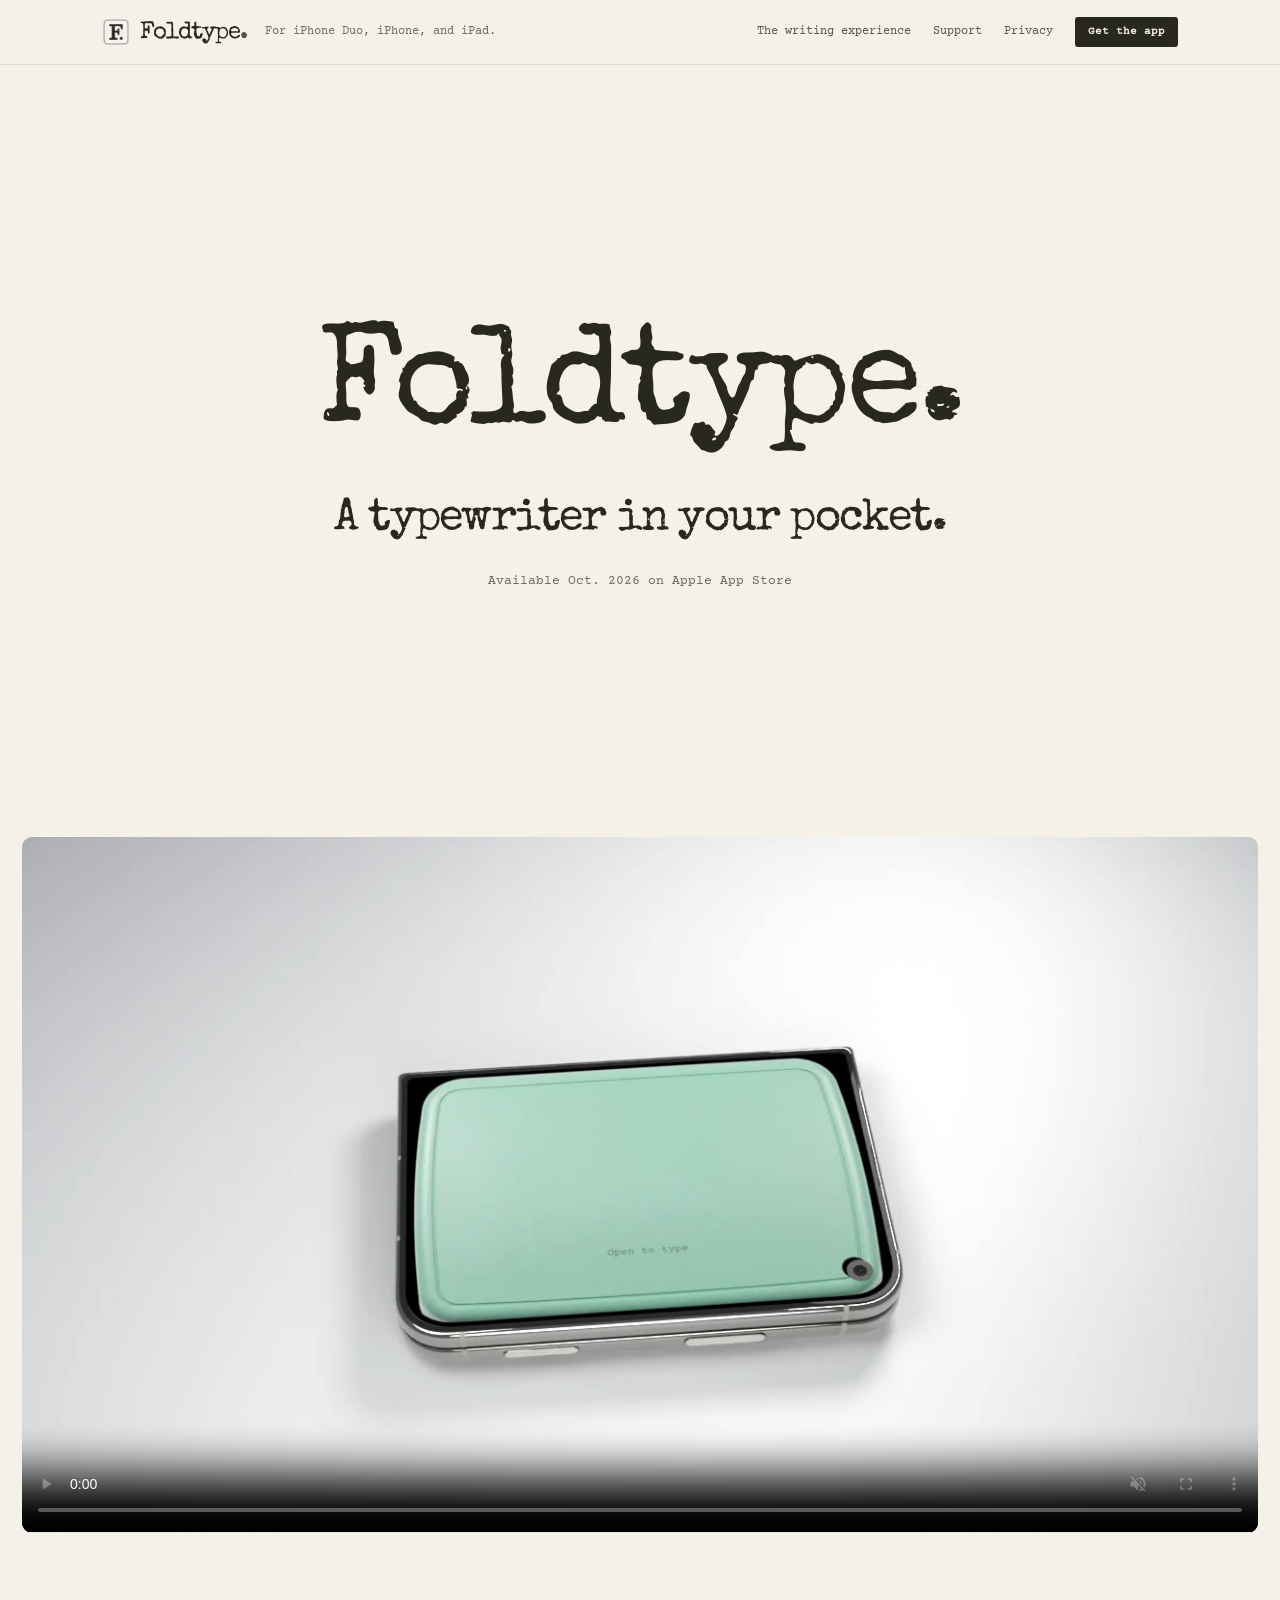
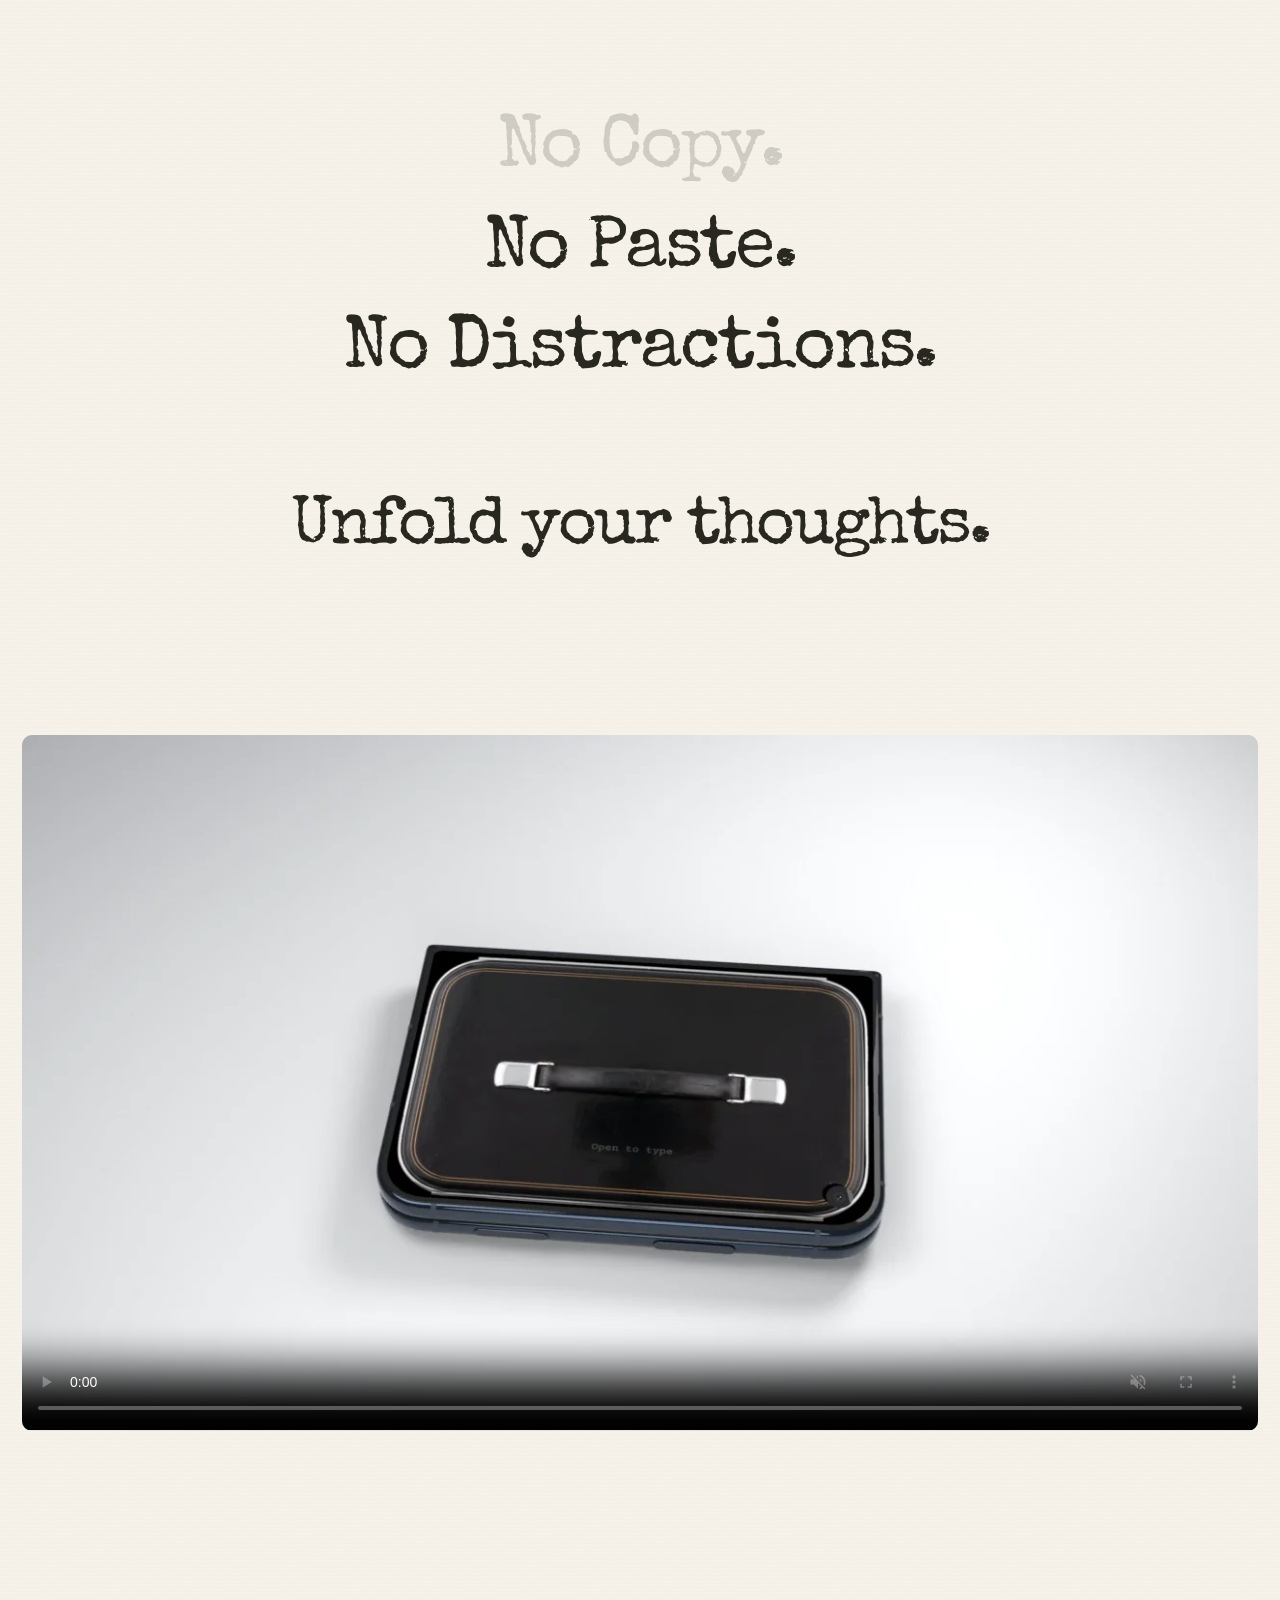
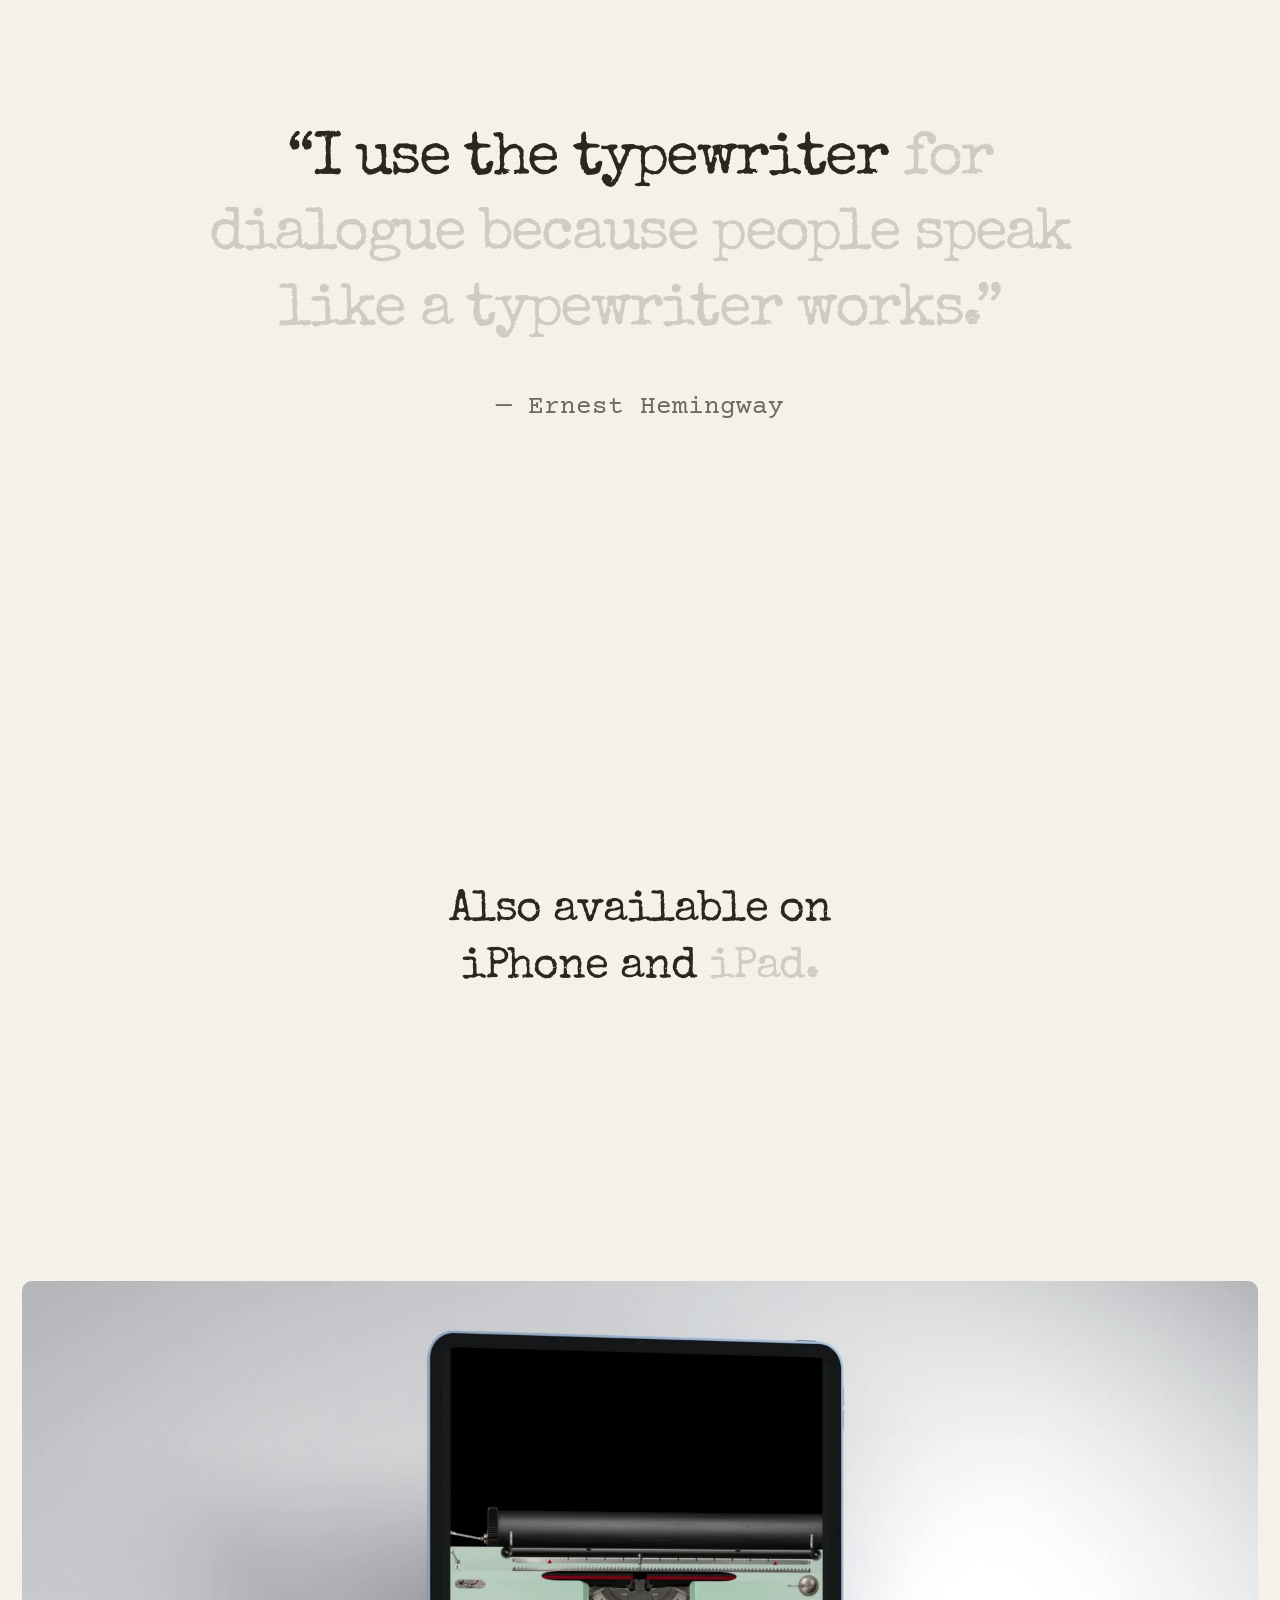
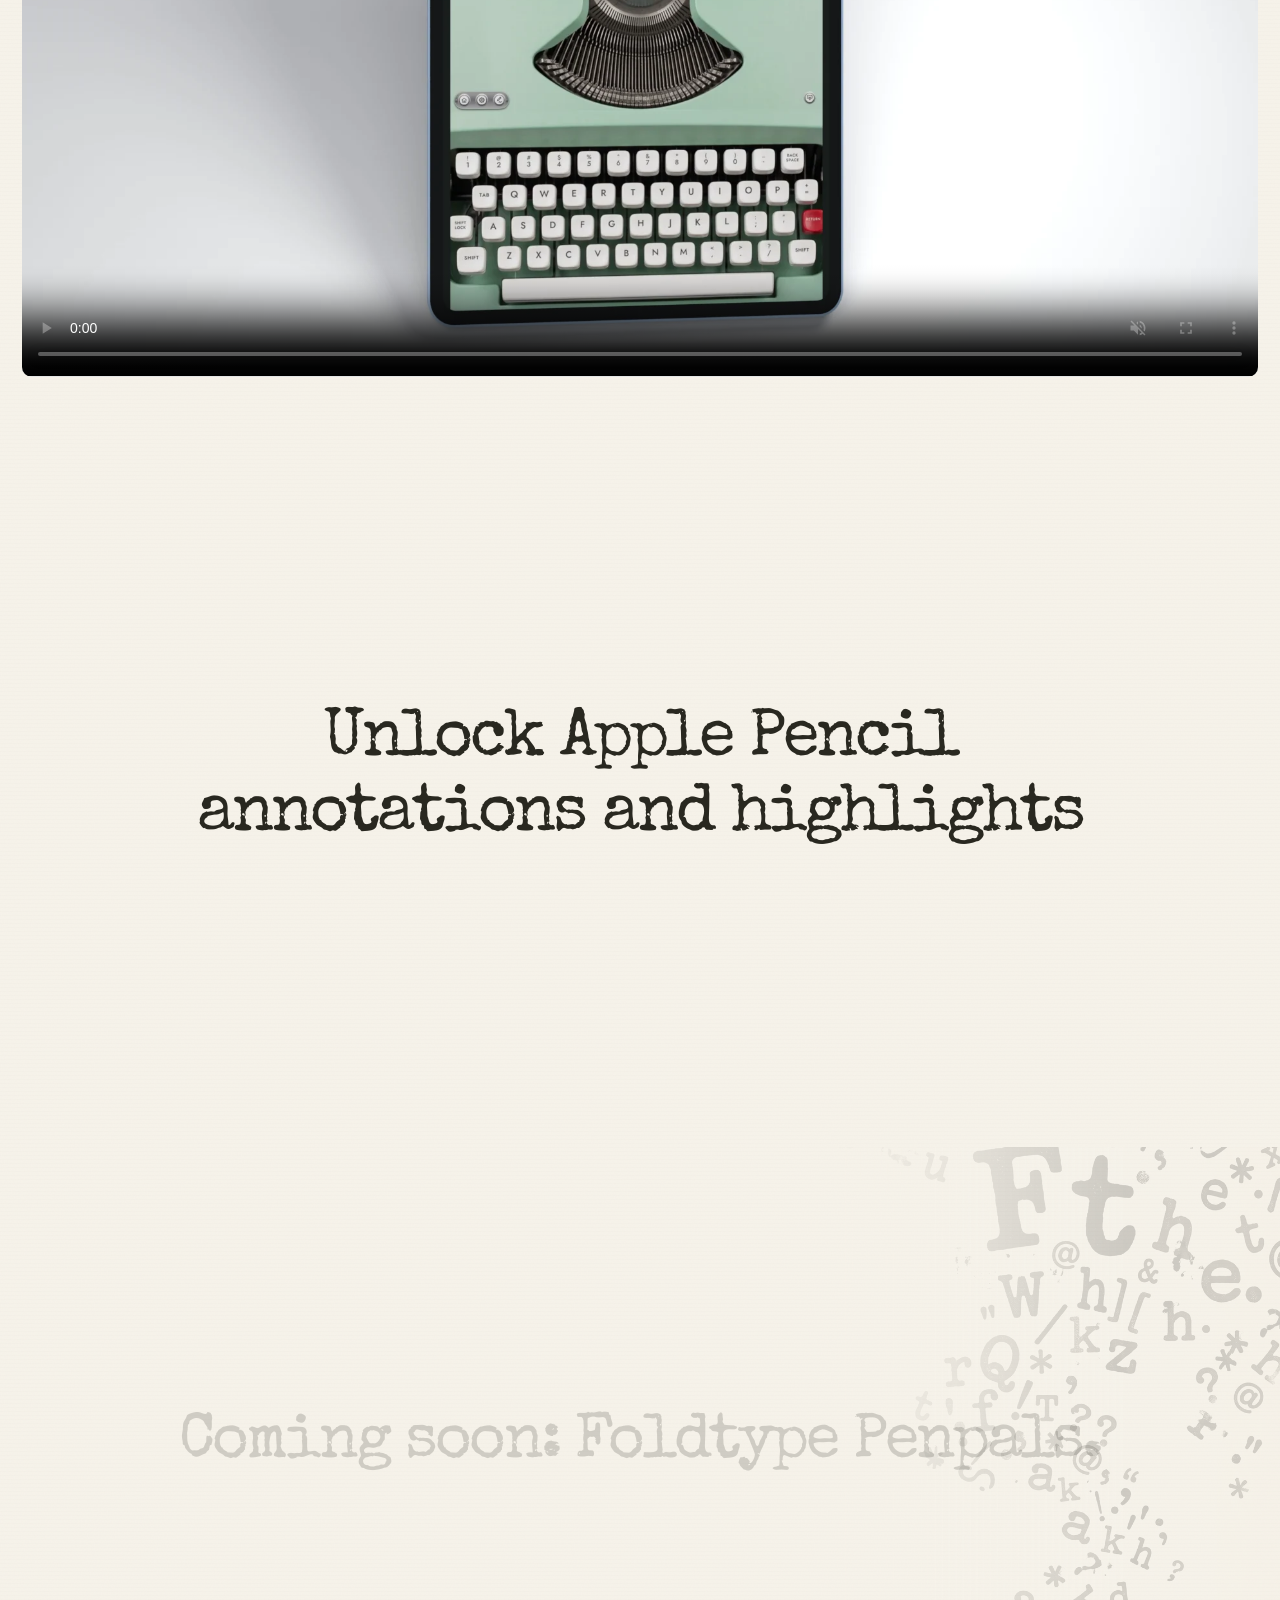
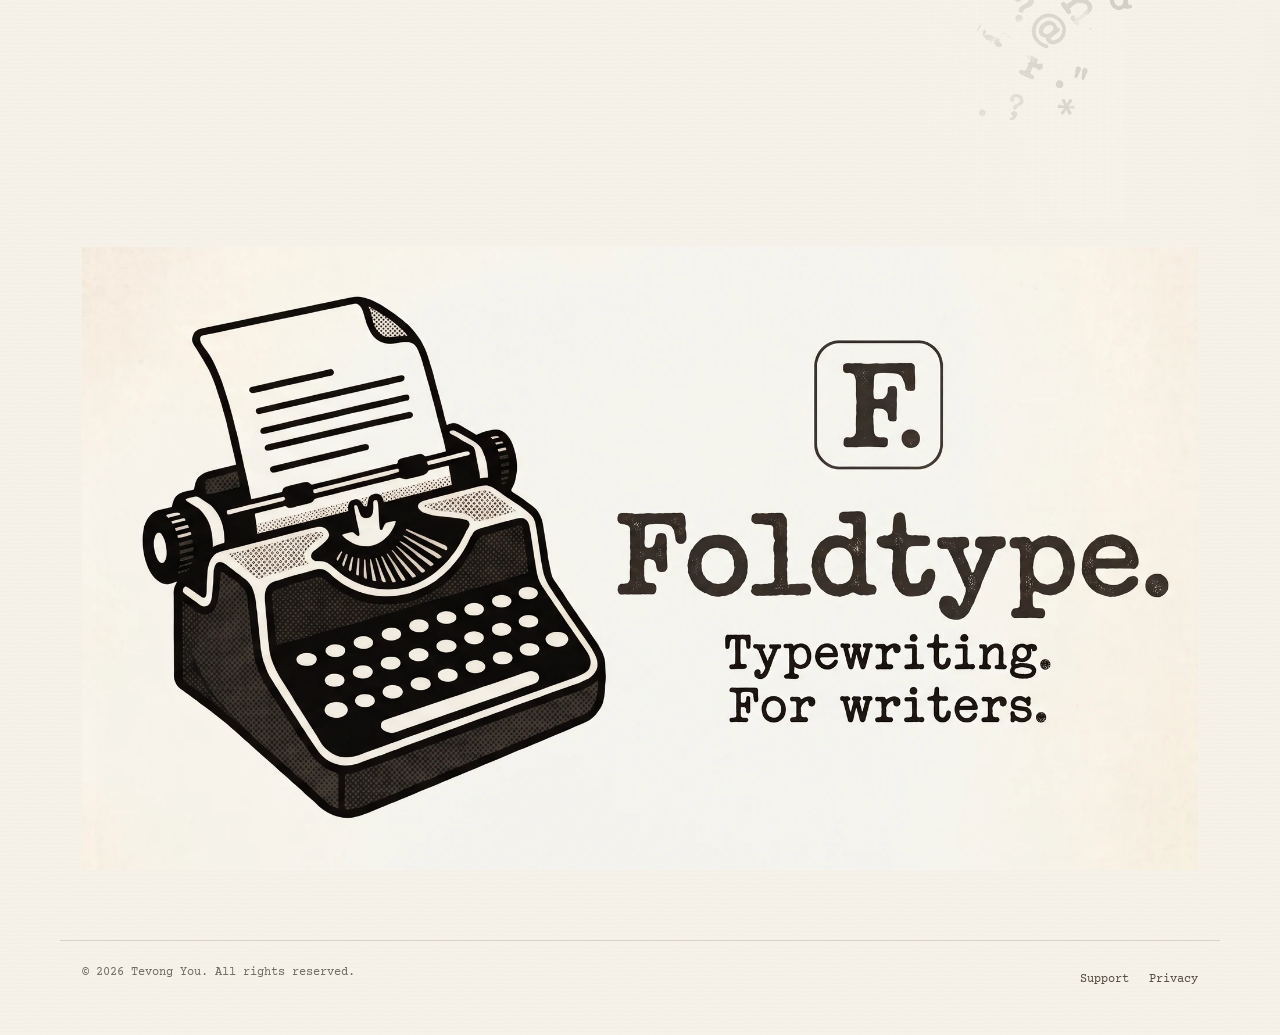
==== commit 8115ef40: "Link header button to the live App Store listing Replace the "Coming soon" pill with a "Get the app"" ====
--- a/index.html
+++ b/index.html
@@ -31,7 +31,7 @@
 <a class="skip-link" href="#main">Skip to content</a>
 <header class="topbar"><div class="inner">
 <div class="brand-group"><a class="brand" href="index.html" aria-label="Foldtype home"><img data-brand-image src="images/foldtype-logo-256.webp" alt="" width="28" height="28"><span class="brand-name">Foldtype<span class="brand-stop">.</span></span></a><span class="brand-platforms">For iPhone Duo, iPhone, and iPad.</span></div>
-<nav aria-label="Main navigation"><a class="wide" href="#experience">The writing experience</a><a href="support.html">Support</a><a class="wide" href="privacy.html">Privacy</a><a class="pill" href="#get" data-store-link>Coming soon</a></nav>
+<nav aria-label="Main navigation"><a class="wide" href="#experience">The writing experience</a><a href="support.html">Support</a><a class="wide" href="privacy.html">Privacy</a><a class="pill" href="https://apps.apple.com/gb/app/foldtype/id6822860496" data-store-link>Get the app</a></nav>
 </div></header>
 <main id="main">
 <section class="opening" aria-labelledby="foldtype-title">
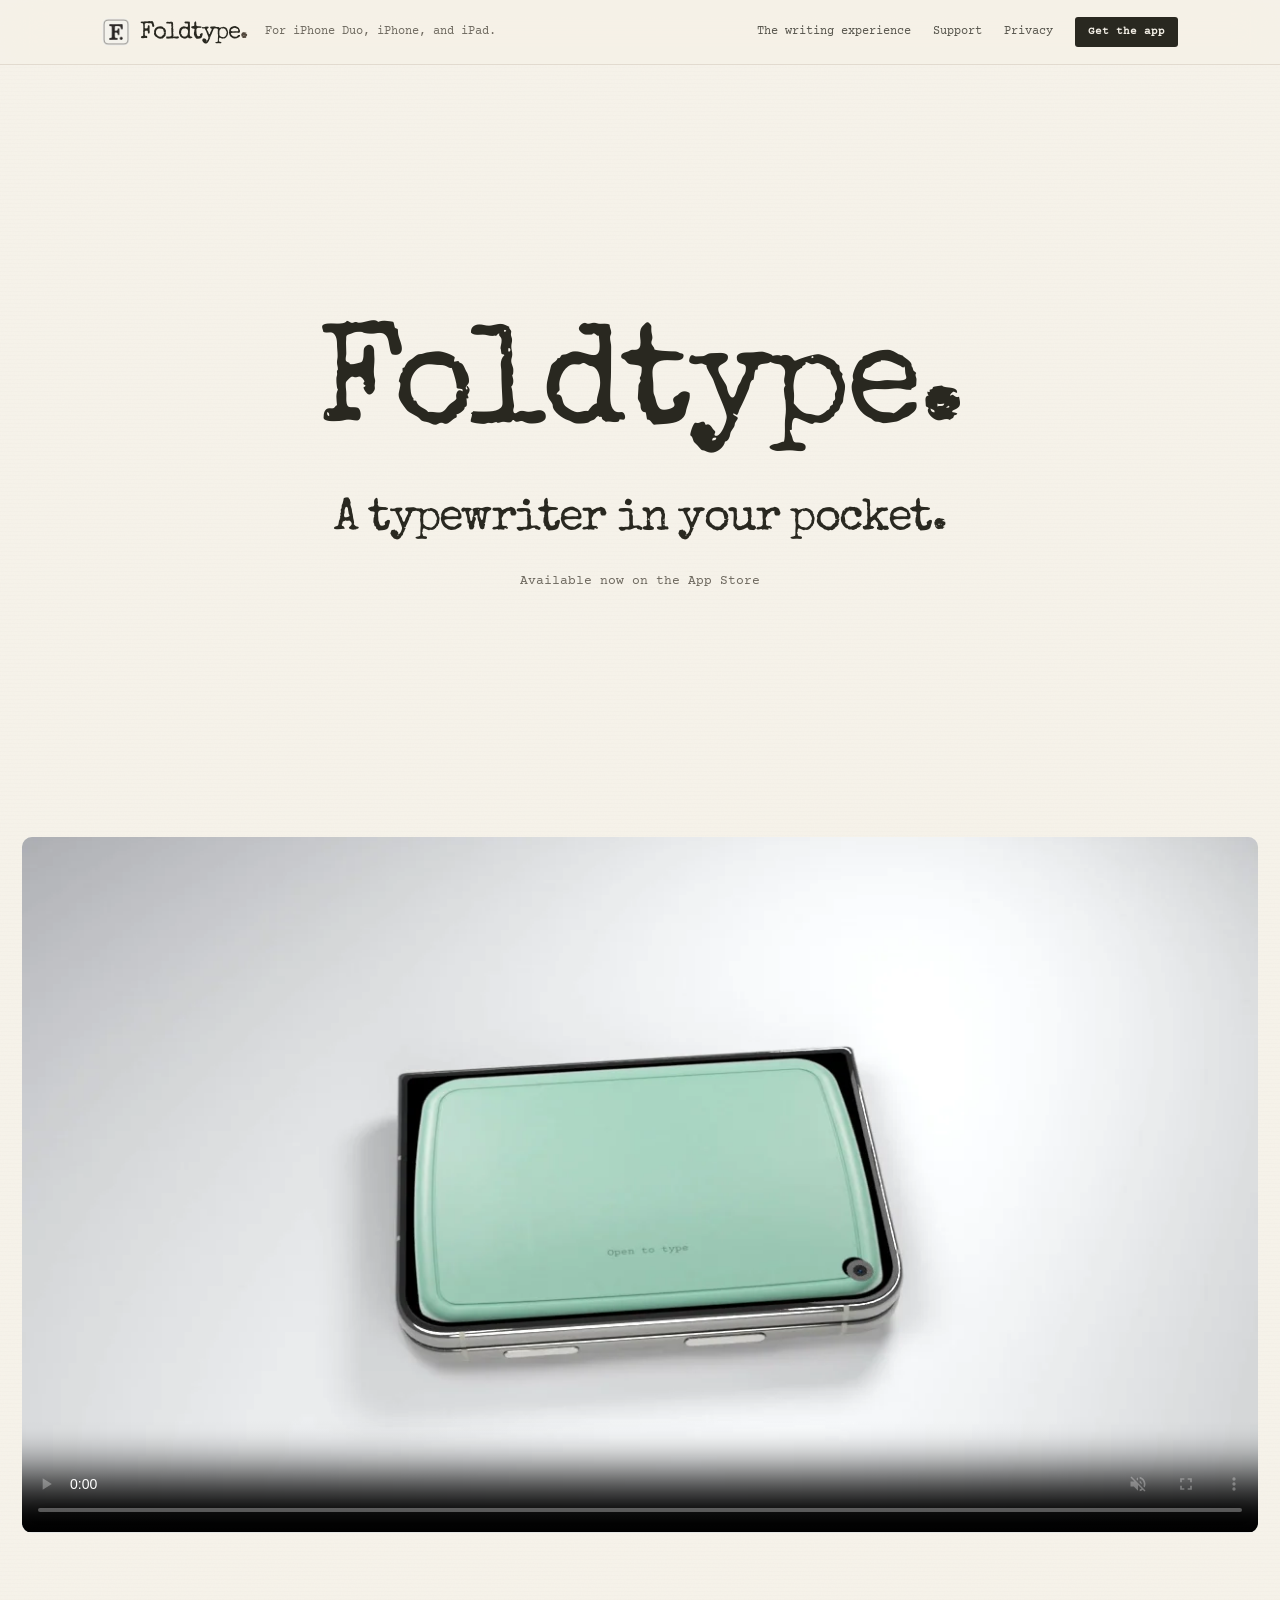
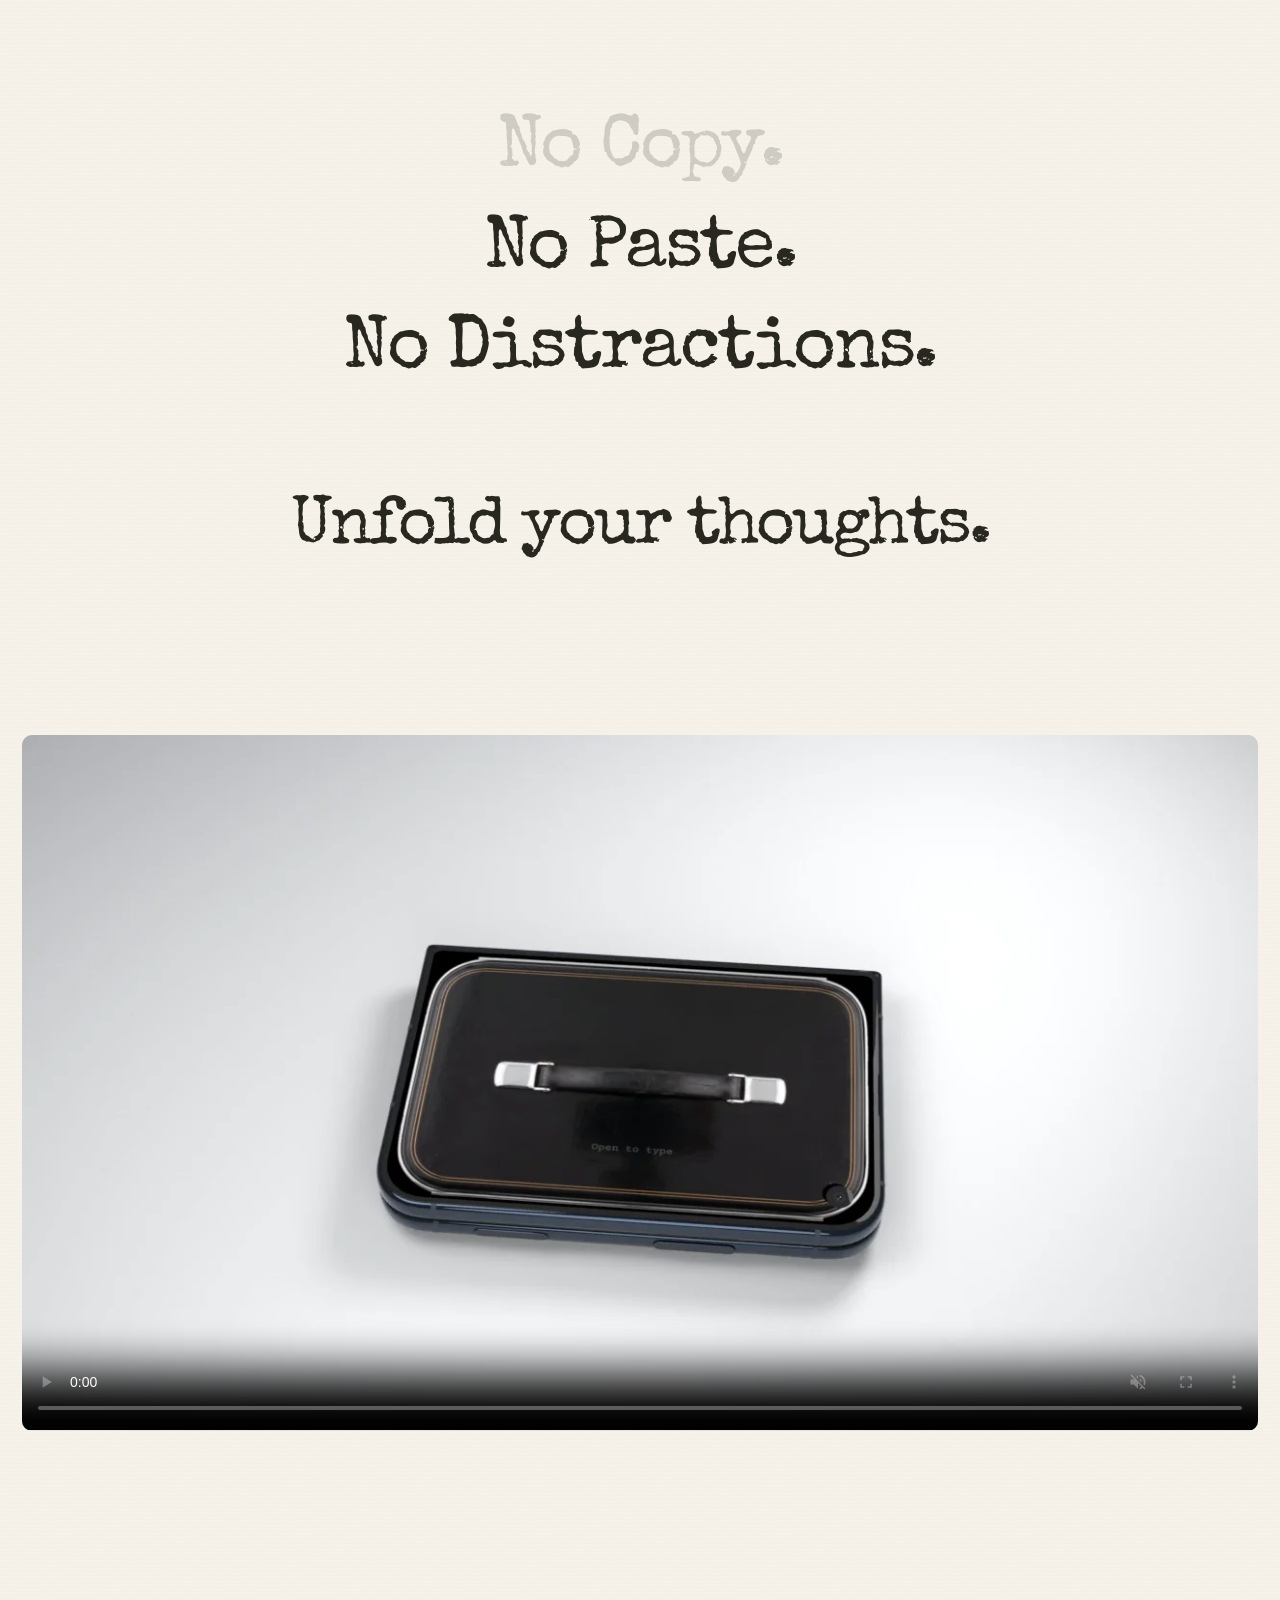
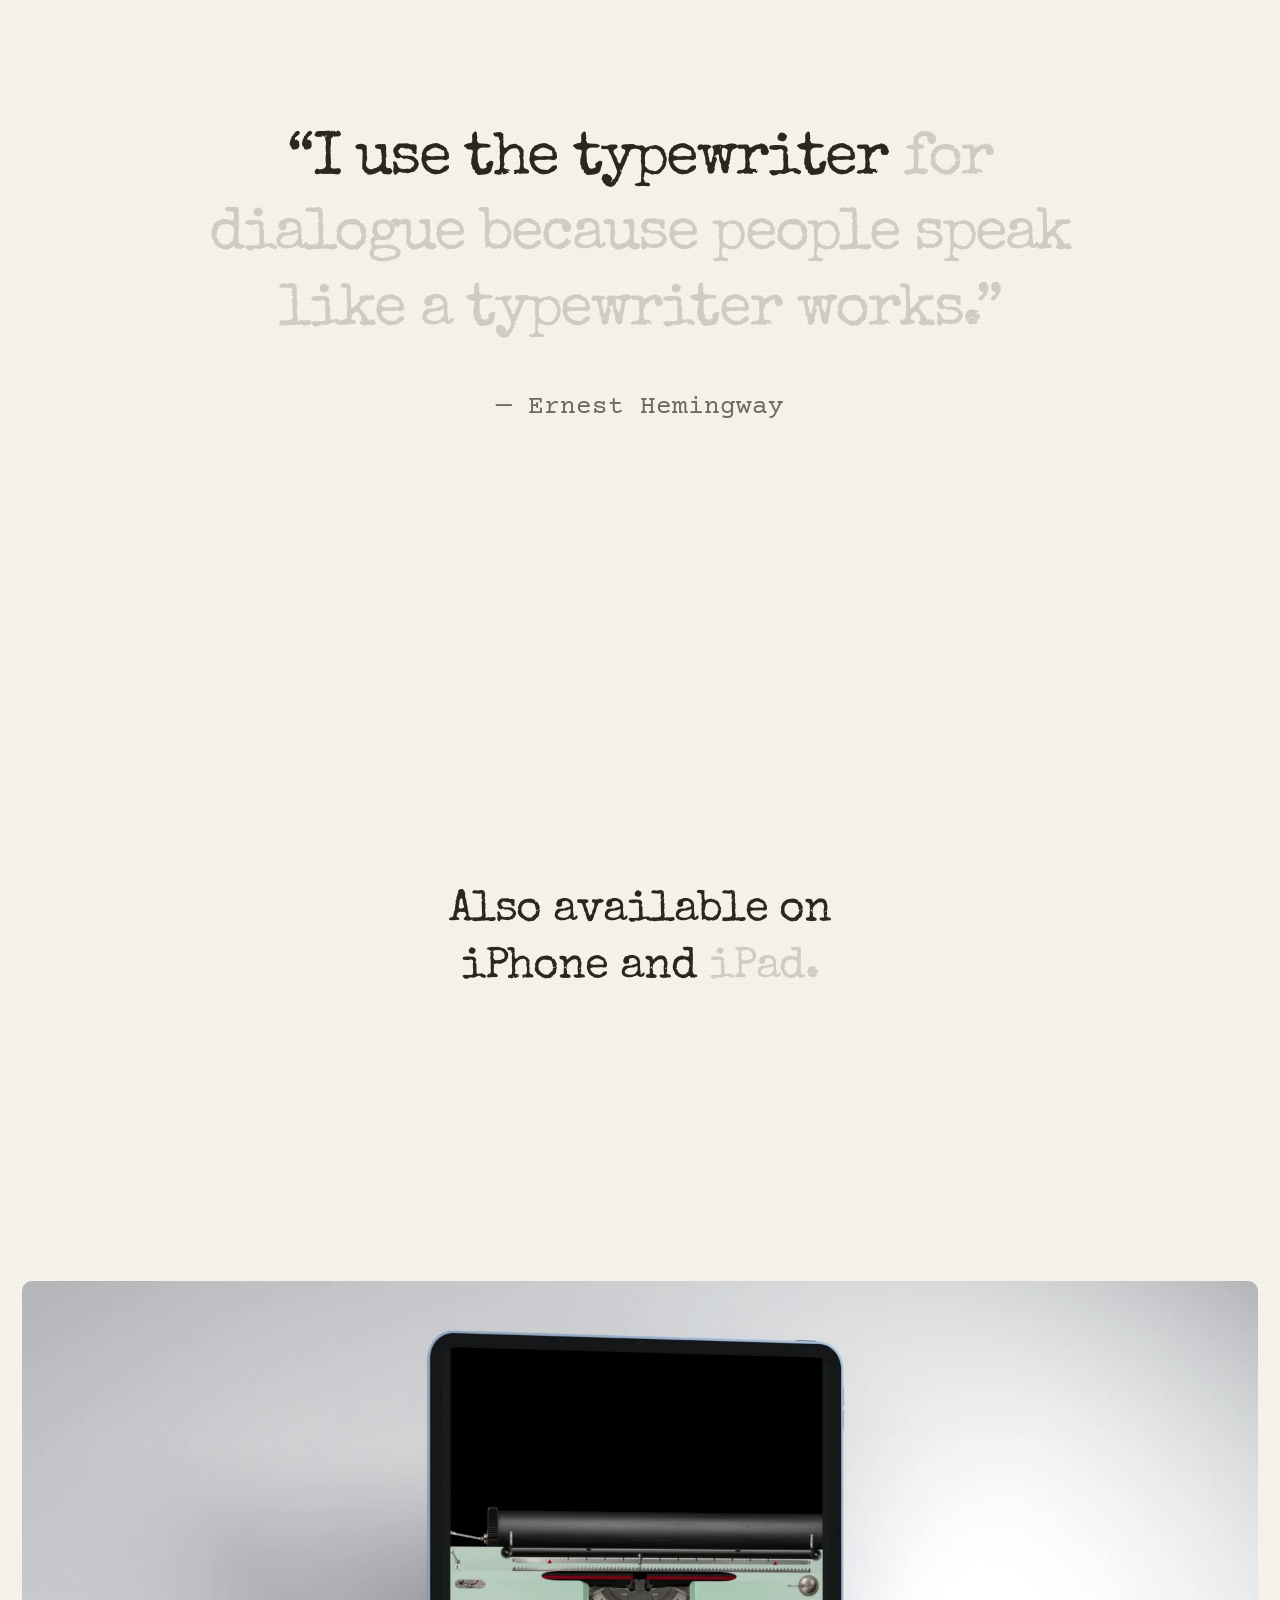
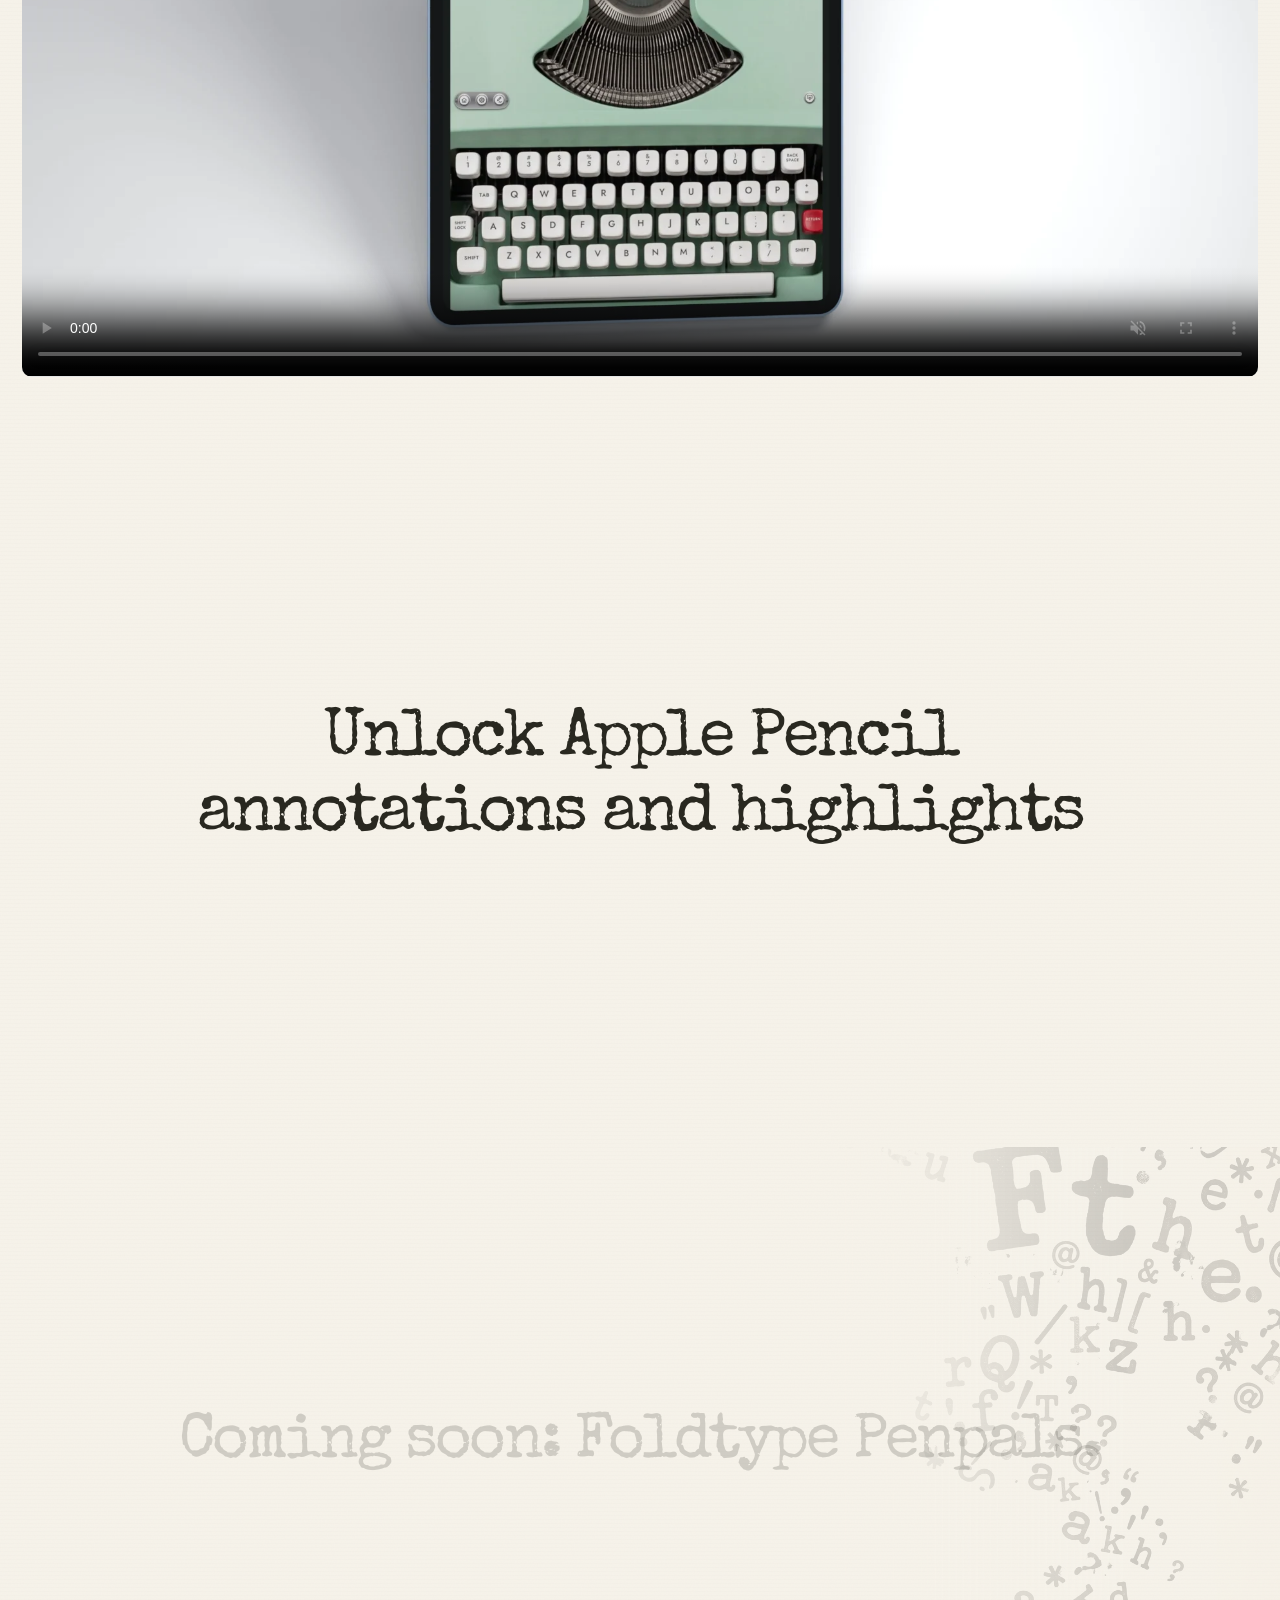
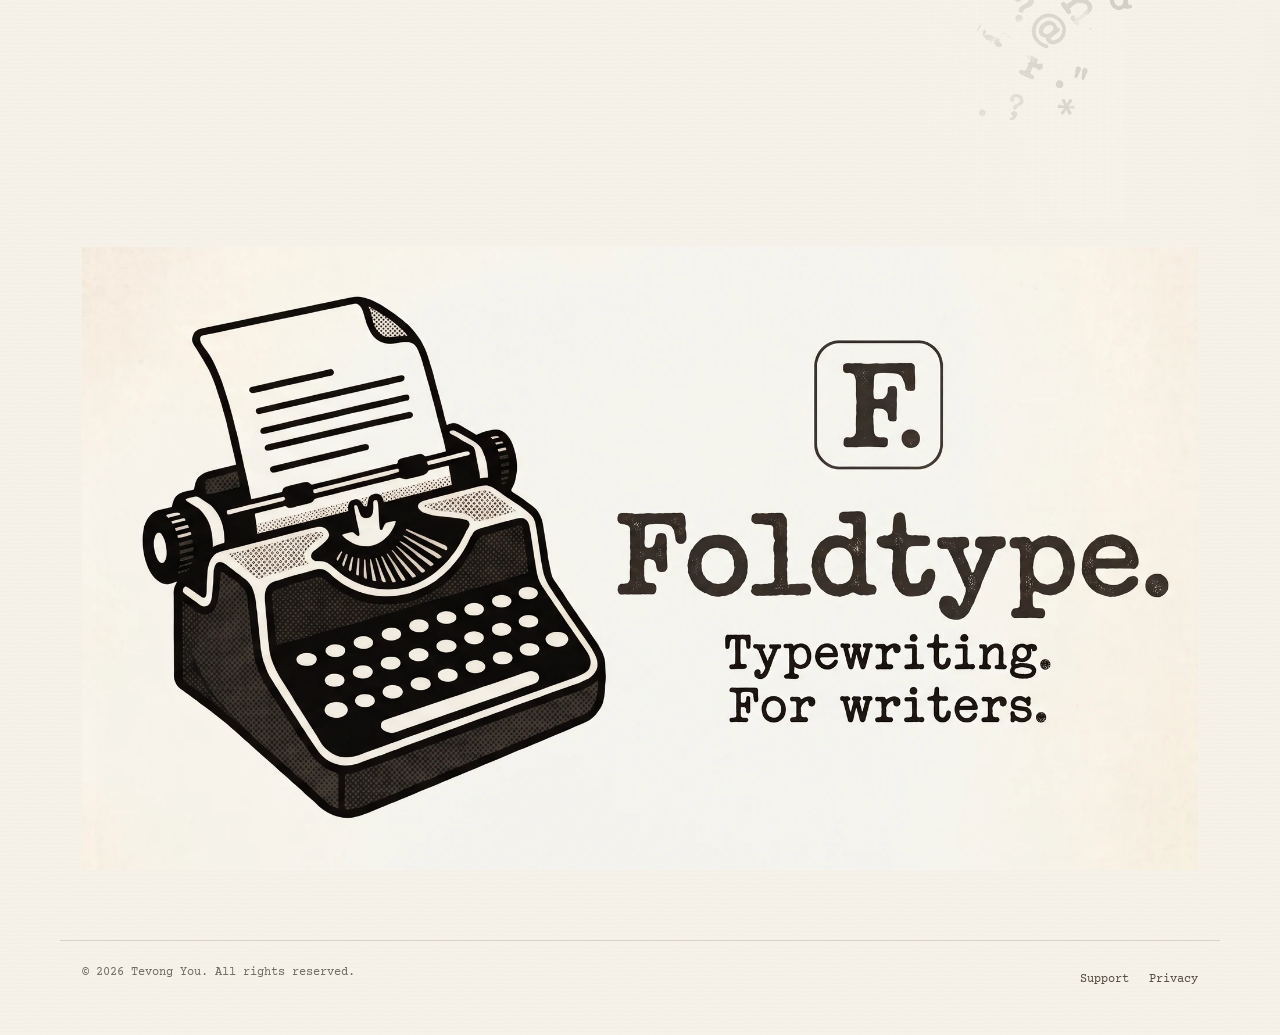
==== commit 5628508c: "Update availability line to say the app is out now Co-Authored-By: Claude Opus 5.5 <noreply@anthropi" ====
--- a/index.html
+++ b/index.html
@@ -5,10 +5,10 @@
 <meta name="viewport" content="width=device-width, initial-scale=1">
 <meta name="theme-color" content="#f5f1e8">
 <title>Foldtype. · A typewriter in your pocket.</title>
-<meta name="description" content="A typewriter in your pocket. Available Oct. 2026 on Apple App Store.">
+<meta name="description" content="A typewriter in your pocket. Available now on the App Store.">
 <link rel="canonical" href="https://foldleafreader.github.io/foldtype/">
 <meta property="og:title" content="Foldtype. · A typewriter in your pocket.">
-<meta property="og:description" content="A typewriter in your pocket. Available Oct. 2026 on Apple App Store.">
+<meta property="og:description" content="A typewriter in your pocket. Available now on the App Store.">
 <meta property="og:type" content="website">
 <meta property="og:image" content="https://foldleafreader.github.io/foldtype/images/foldtype-banner.jpg">
 <meta property="og:image:width" content="2048">
@@ -37,7 +37,7 @@
 <section class="opening" aria-labelledby="foldtype-title">
   <h1 id="foldtype-title" class="reveal">Foldtype.</h1>
   <p class="opening-tagline reveal" style="--i:1">A typewriter in your pocket.</p>
-  <p class="opening-availability reveal" style="--i:2" id="get">Available Oct. 2026 on Apple App Store</p>
+  <p class="opening-availability reveal" style="--i:2" id="get">Available now on the App Store</p>
 </section>
 
 <section class="scroll-film" id="experience" aria-label="Mint Foldtype typewriter animation" data-film data-travel="180">
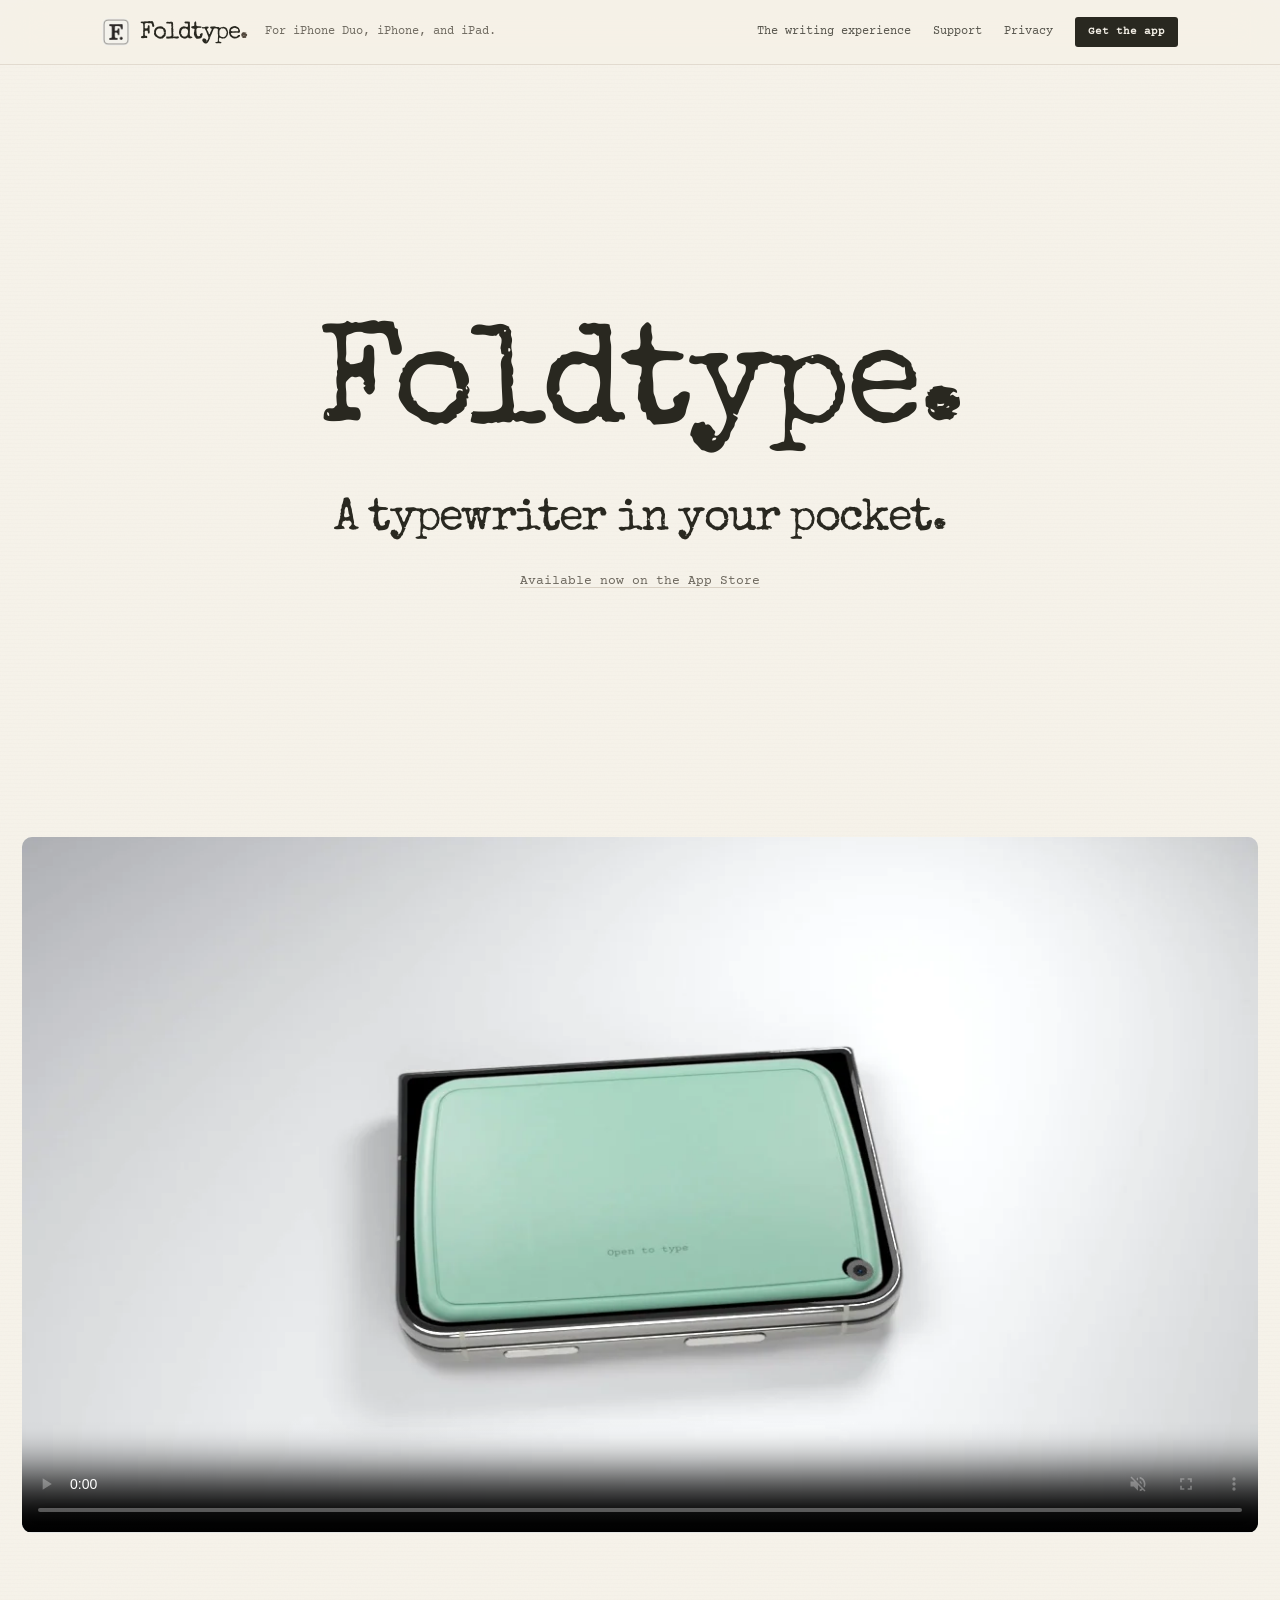
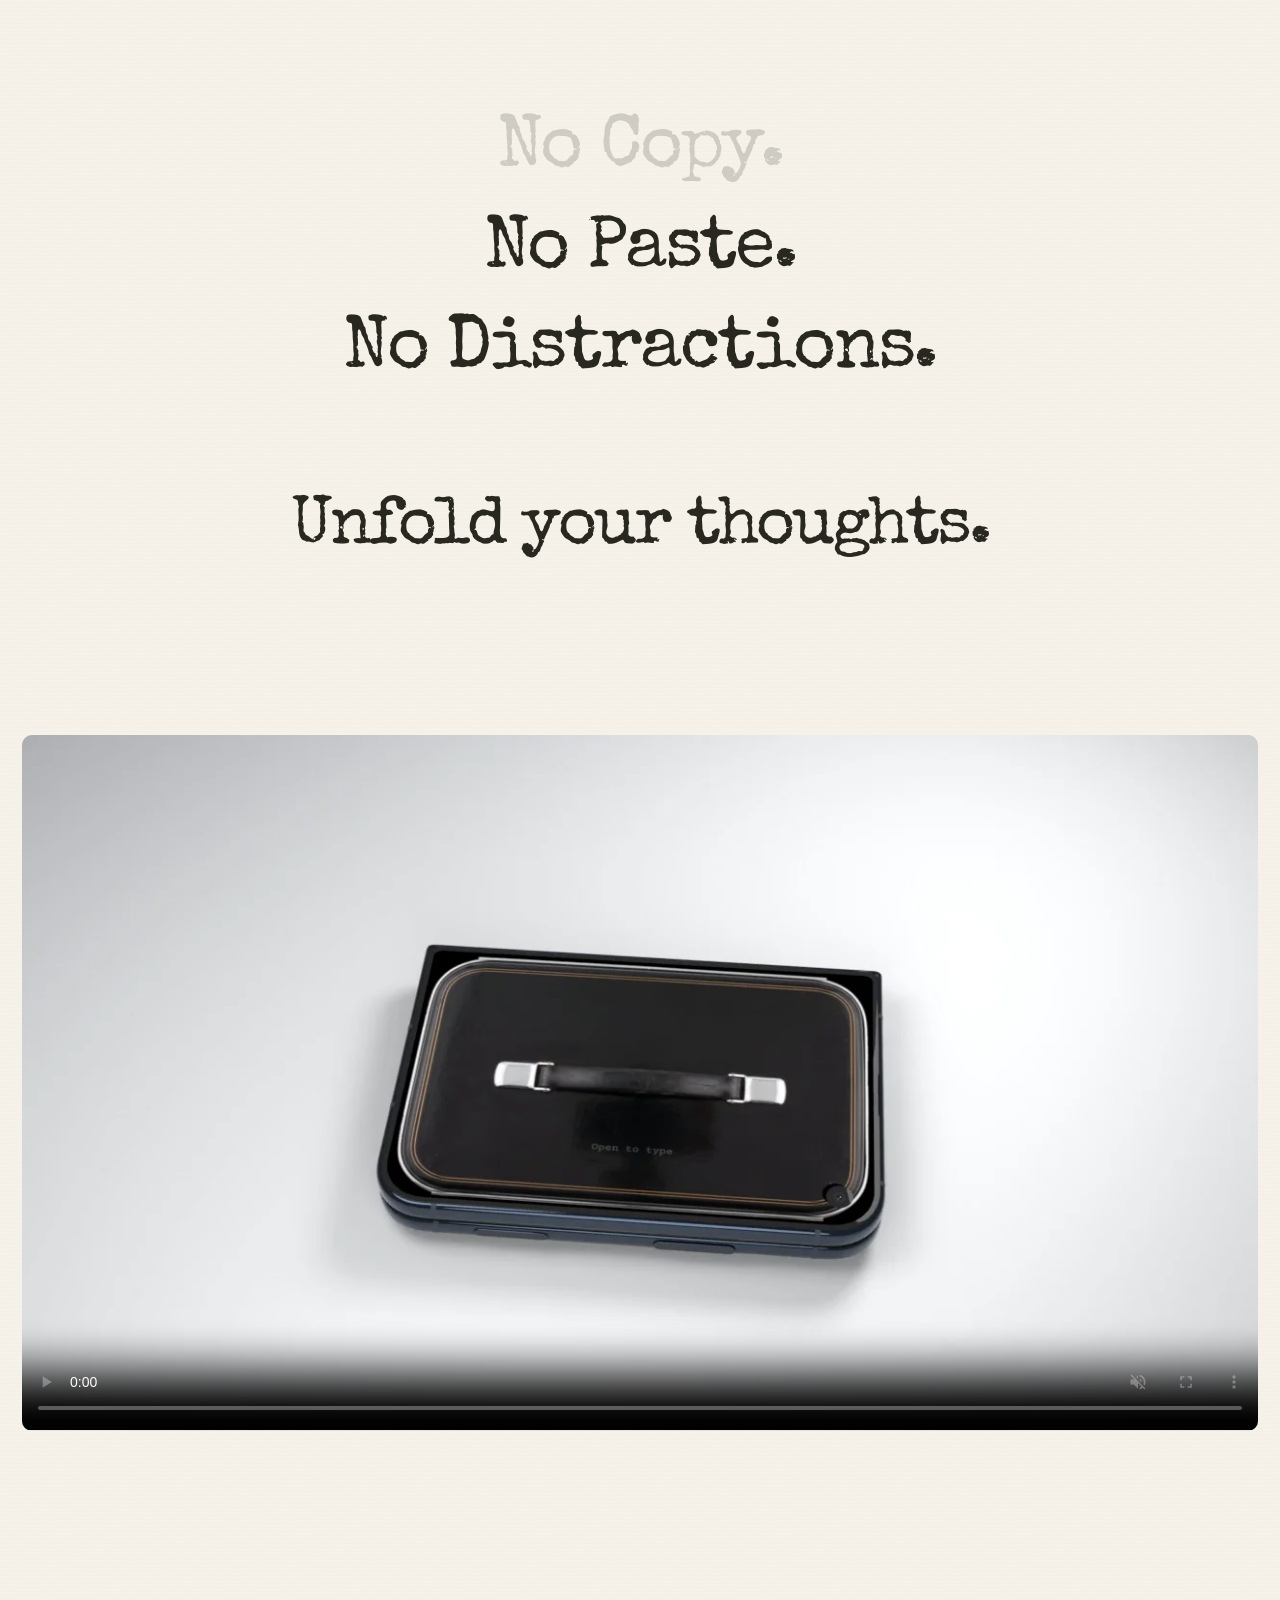
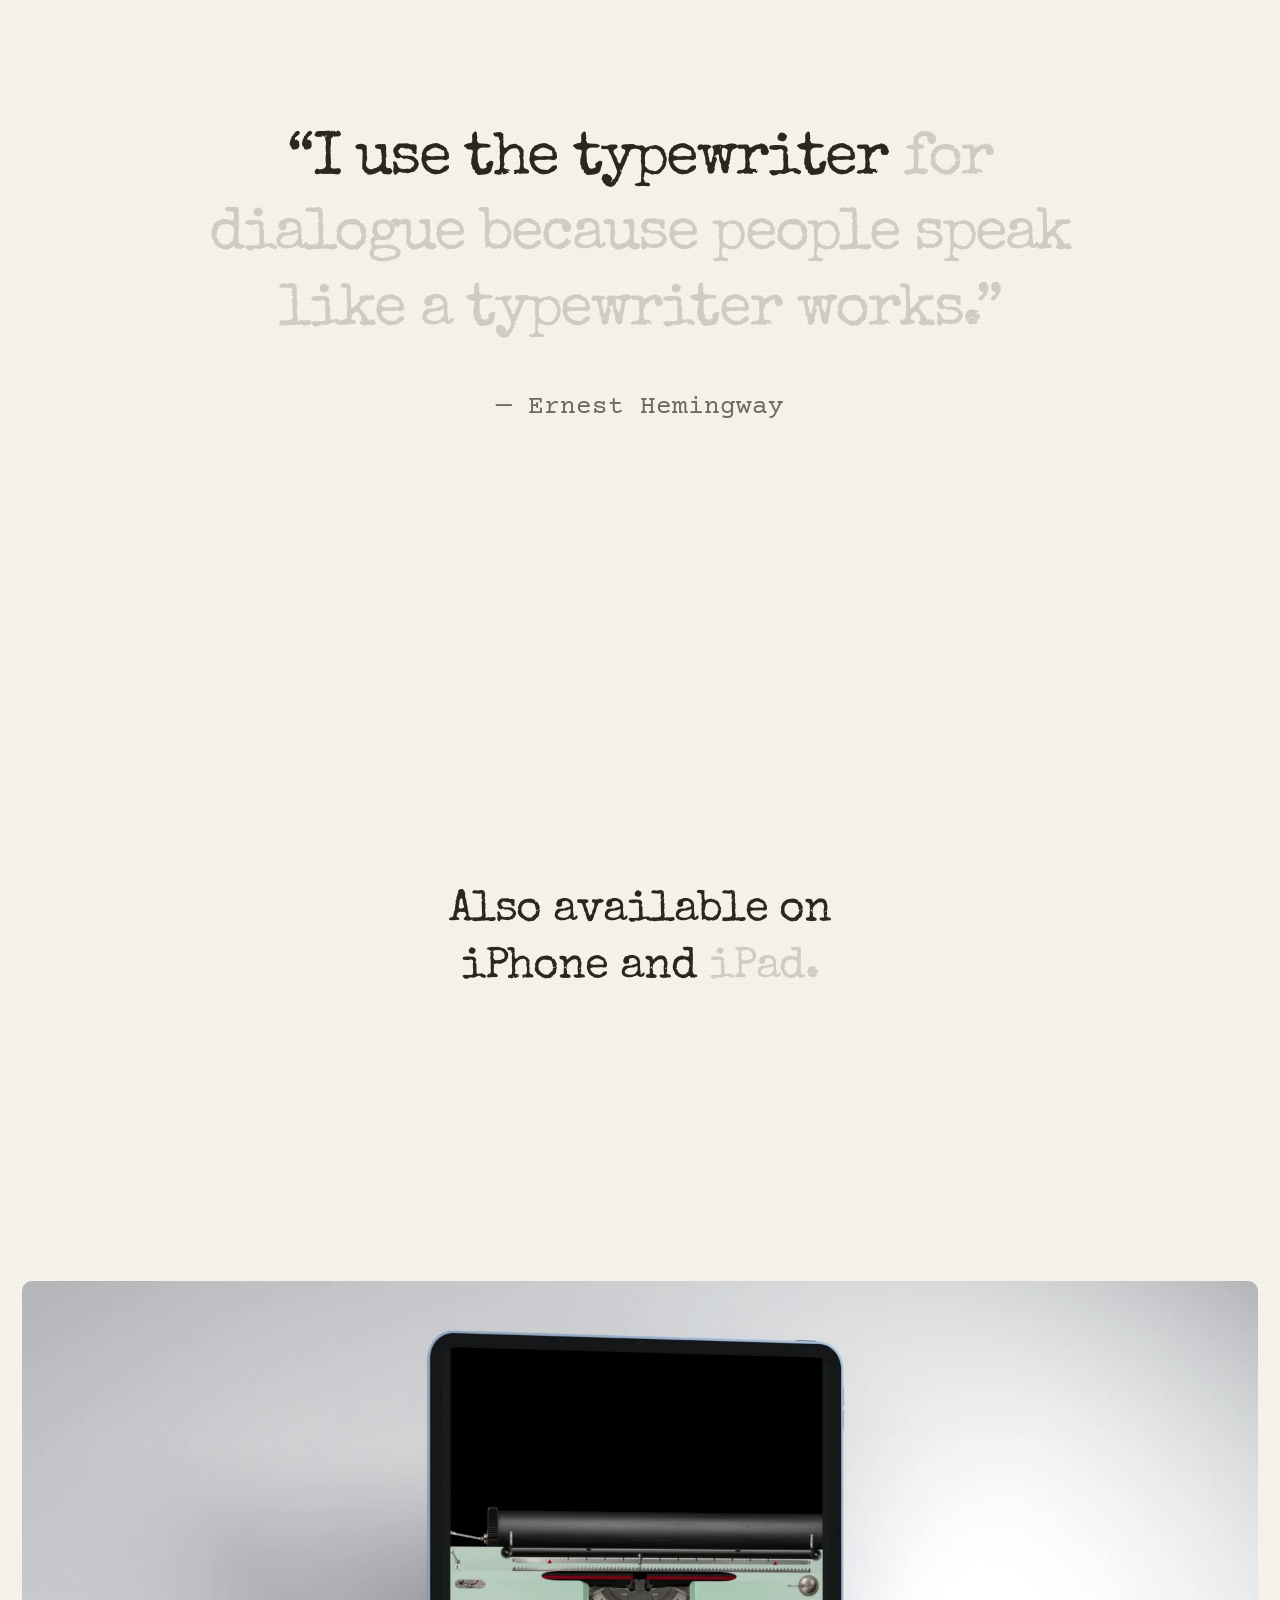
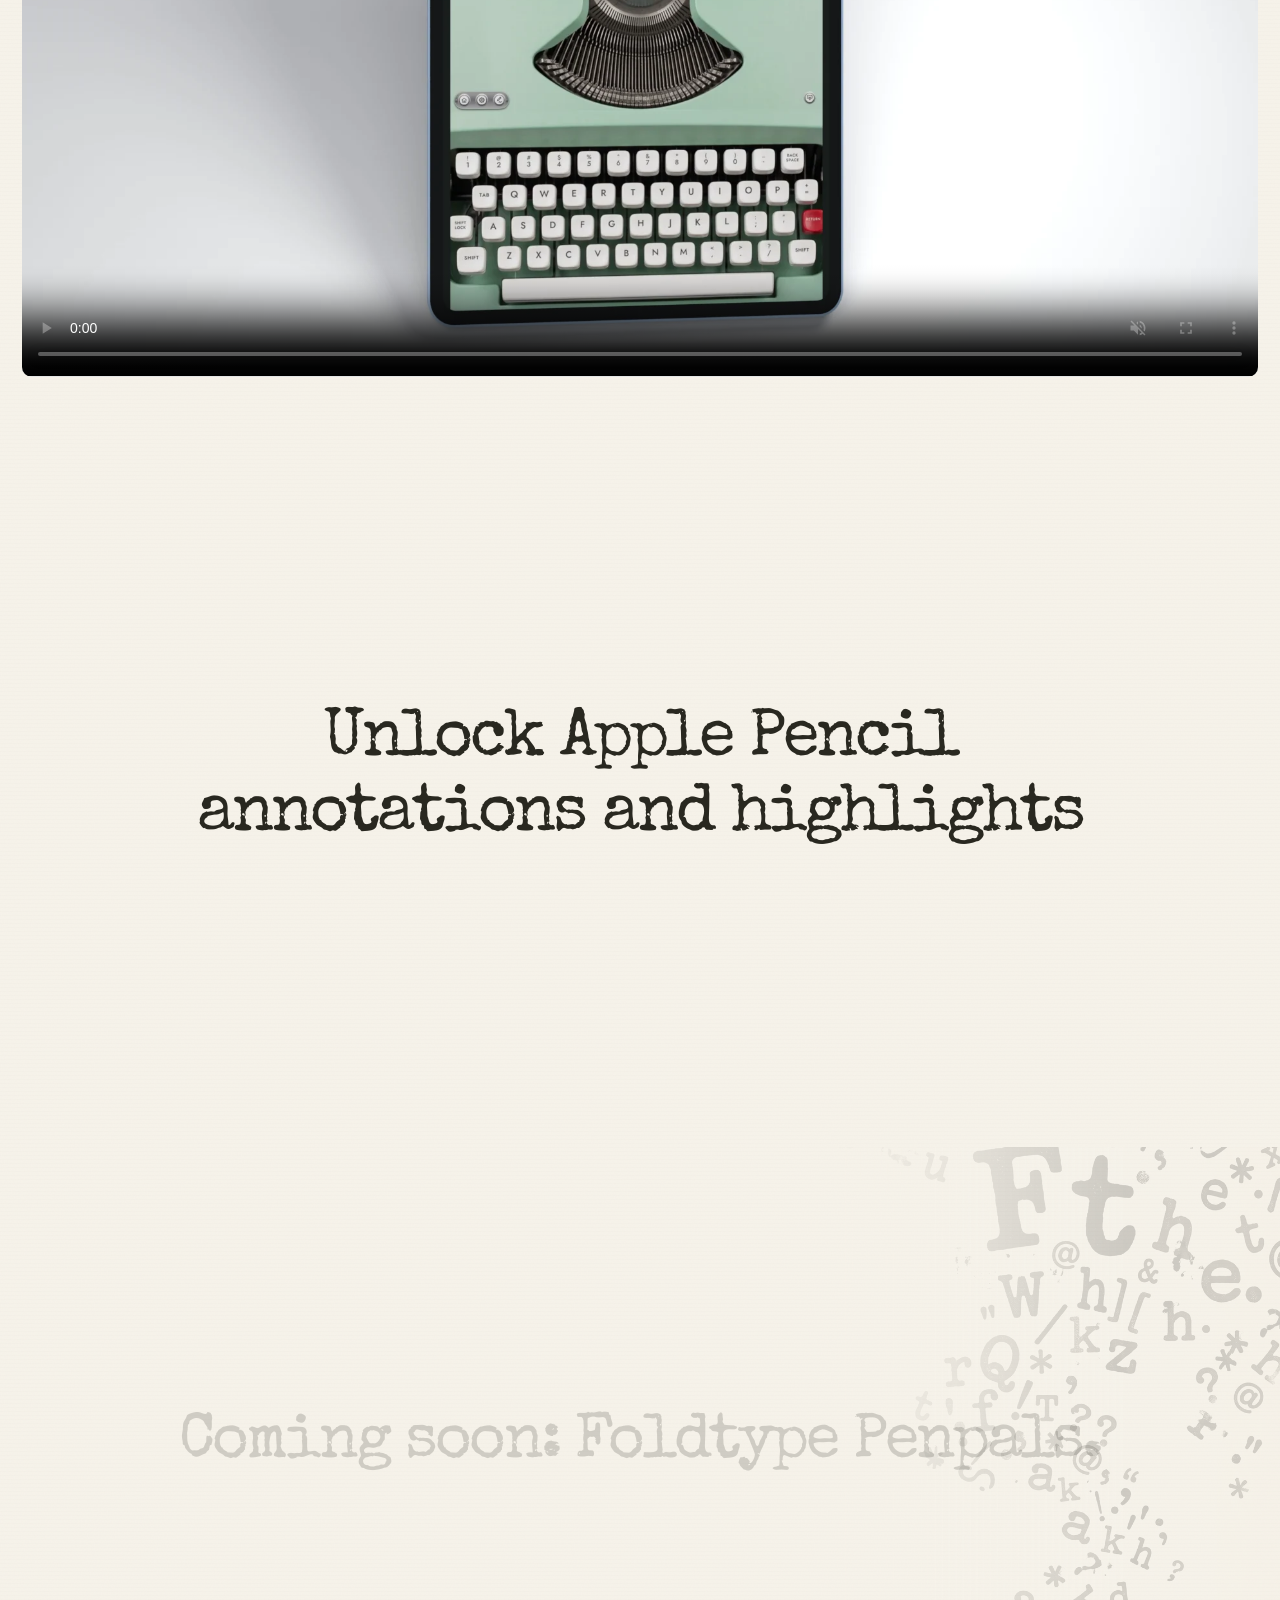
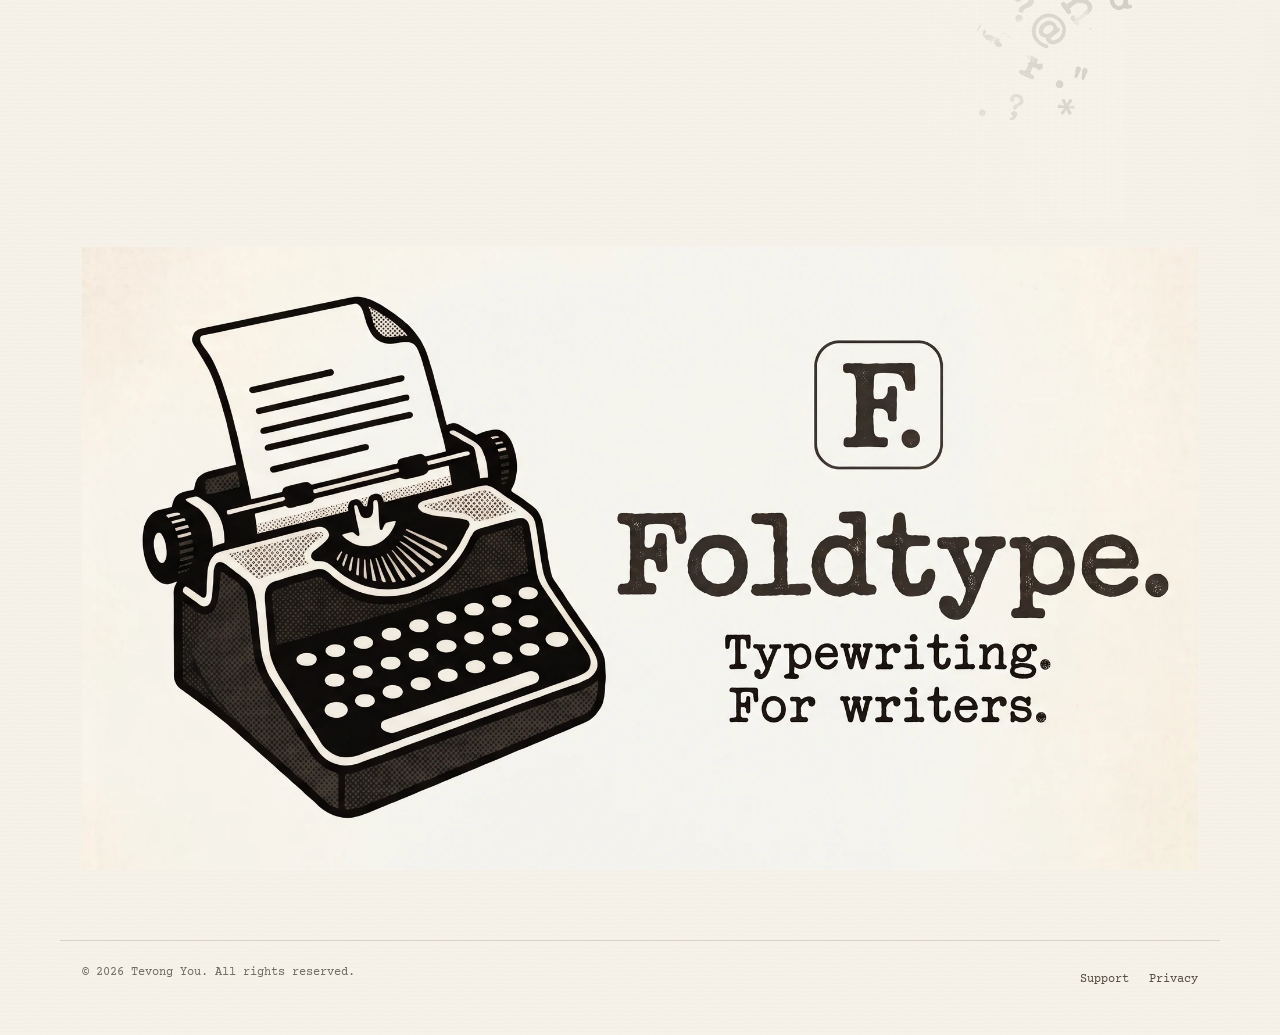
==== commit 3aa5b4e7: "Link homepage availability line to the App Store Co-Authored-By: Claude Opus 5.5 <noreply@anthropic." ====
--- a/index.html
+++ b/index.html
@@ -22,7 +22,7 @@
 <link rel="stylesheet" href="style.css">
 <link rel="stylesheet" href="home.css">
 <link rel="stylesheet" href="foldtype.css?v=public-v1-pages">
-<link rel="stylesheet" href="scroll.css?v=scroll-recovery-1">
+<link rel="stylesheet" href="scroll.css?v=store-link-1">
 <script src="content.js?v=public-v1" defer></script>
 <script src="scroll-video.js" defer></script>
 <script src="site.js?v=scroll-recovery-1" defer></script>
@@ -37,7 +37,7 @@
 <section class="opening" aria-labelledby="foldtype-title">
   <h1 id="foldtype-title" class="reveal">Foldtype.</h1>
   <p class="opening-tagline reveal" style="--i:1">A typewriter in your pocket.</p>
-  <p class="opening-availability reveal" style="--i:2" id="get">Available now on the App Store</p>
+  <p class="opening-availability reveal" style="--i:2" id="get"><a href="https://apps.apple.com/gb/app/foldtype/id6822860496">Available now on the App Store</a></p>
 </section>
 
 <section class="scroll-film" id="experience" aria-label="Mint Foldtype typewriter animation" data-film data-travel="180">
--- a/scroll.css
+++ b/scroll.css
@@ -32,6 +32,14 @@
   line-height: 1.8;
   color: var(--muted);
 }
+.opening-availability a {
+  color: inherit;
+  text-decoration: underline;
+  text-decoration-color: var(--line);
+  text-underline-offset: 3px;
+}
+.opening-availability a:hover,
+.opening-availability a:focus-visible { color: var(--ink); text-decoration-color: currentColor; }
 .scroll-film { position: relative; margin: 0; padding: 0 22px; }
 .film-sticky {
   min-height: min(760px, calc(100svh - var(--header-height)));
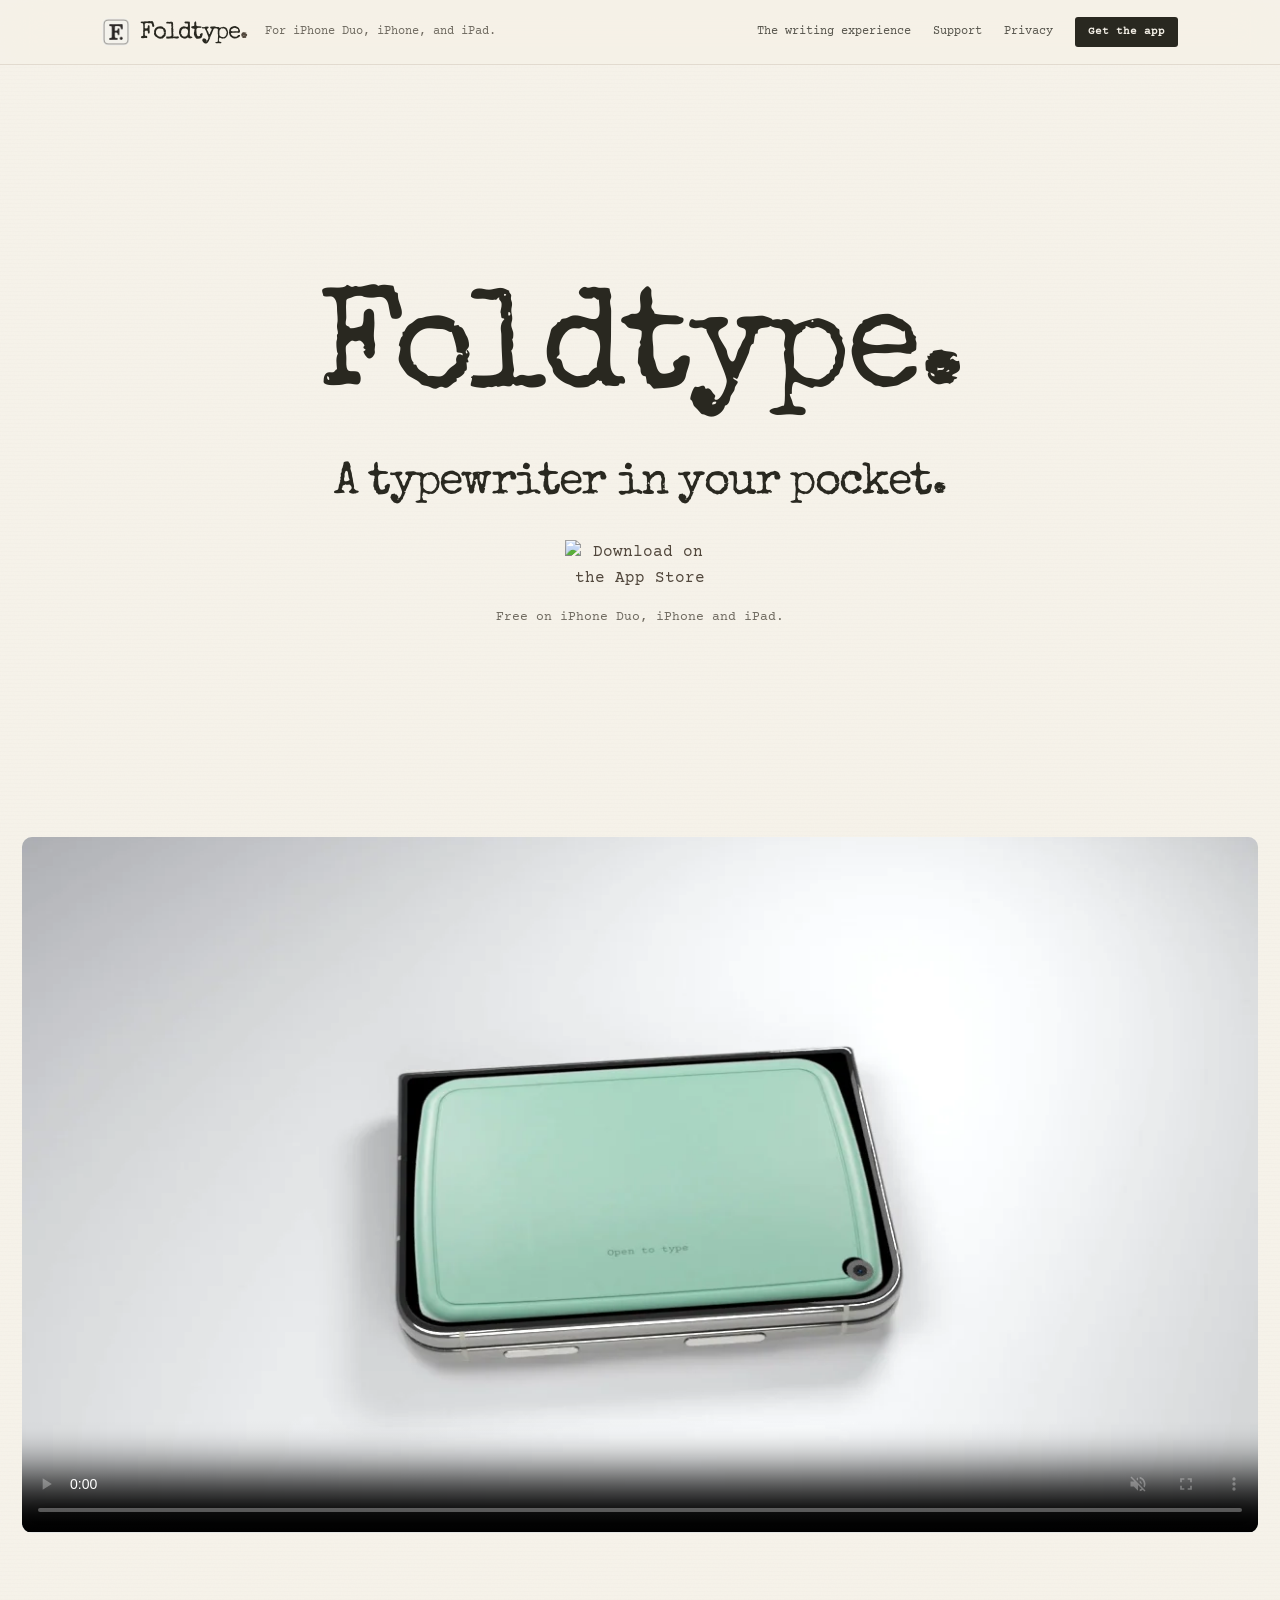
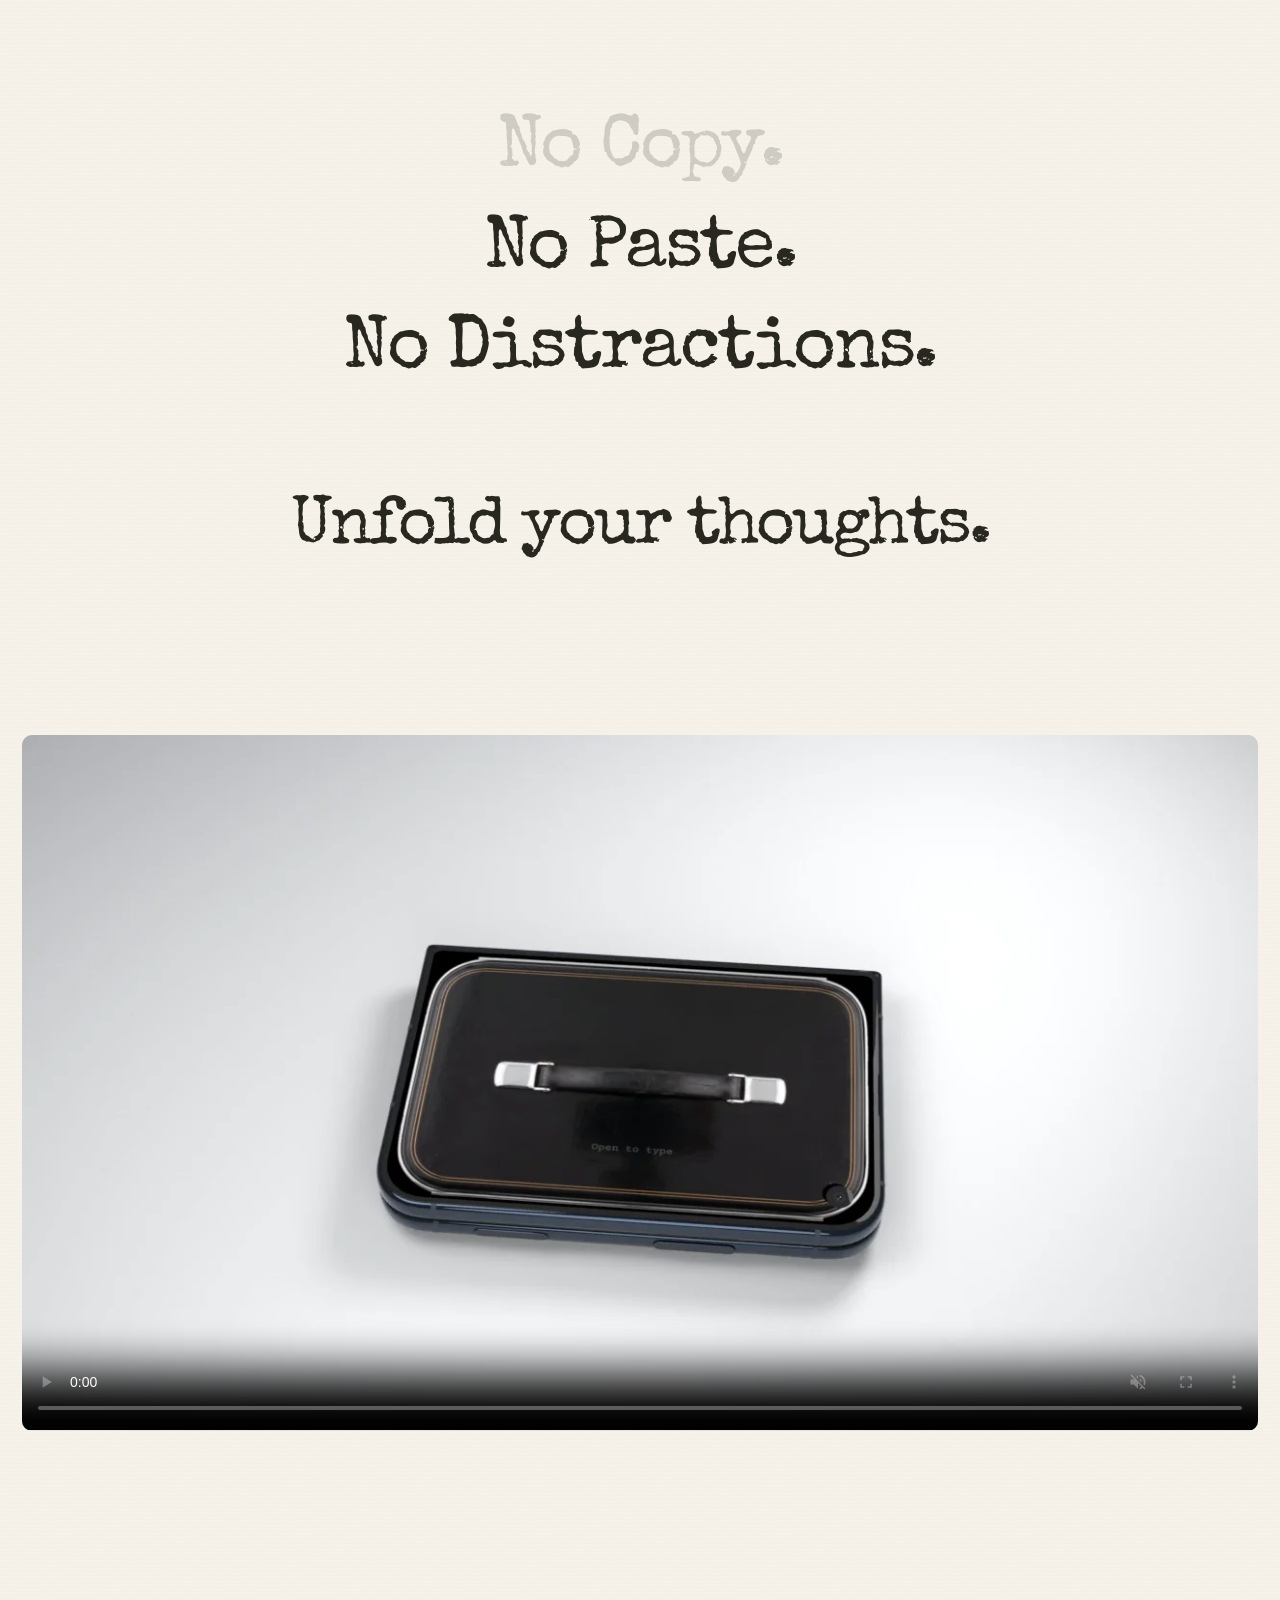
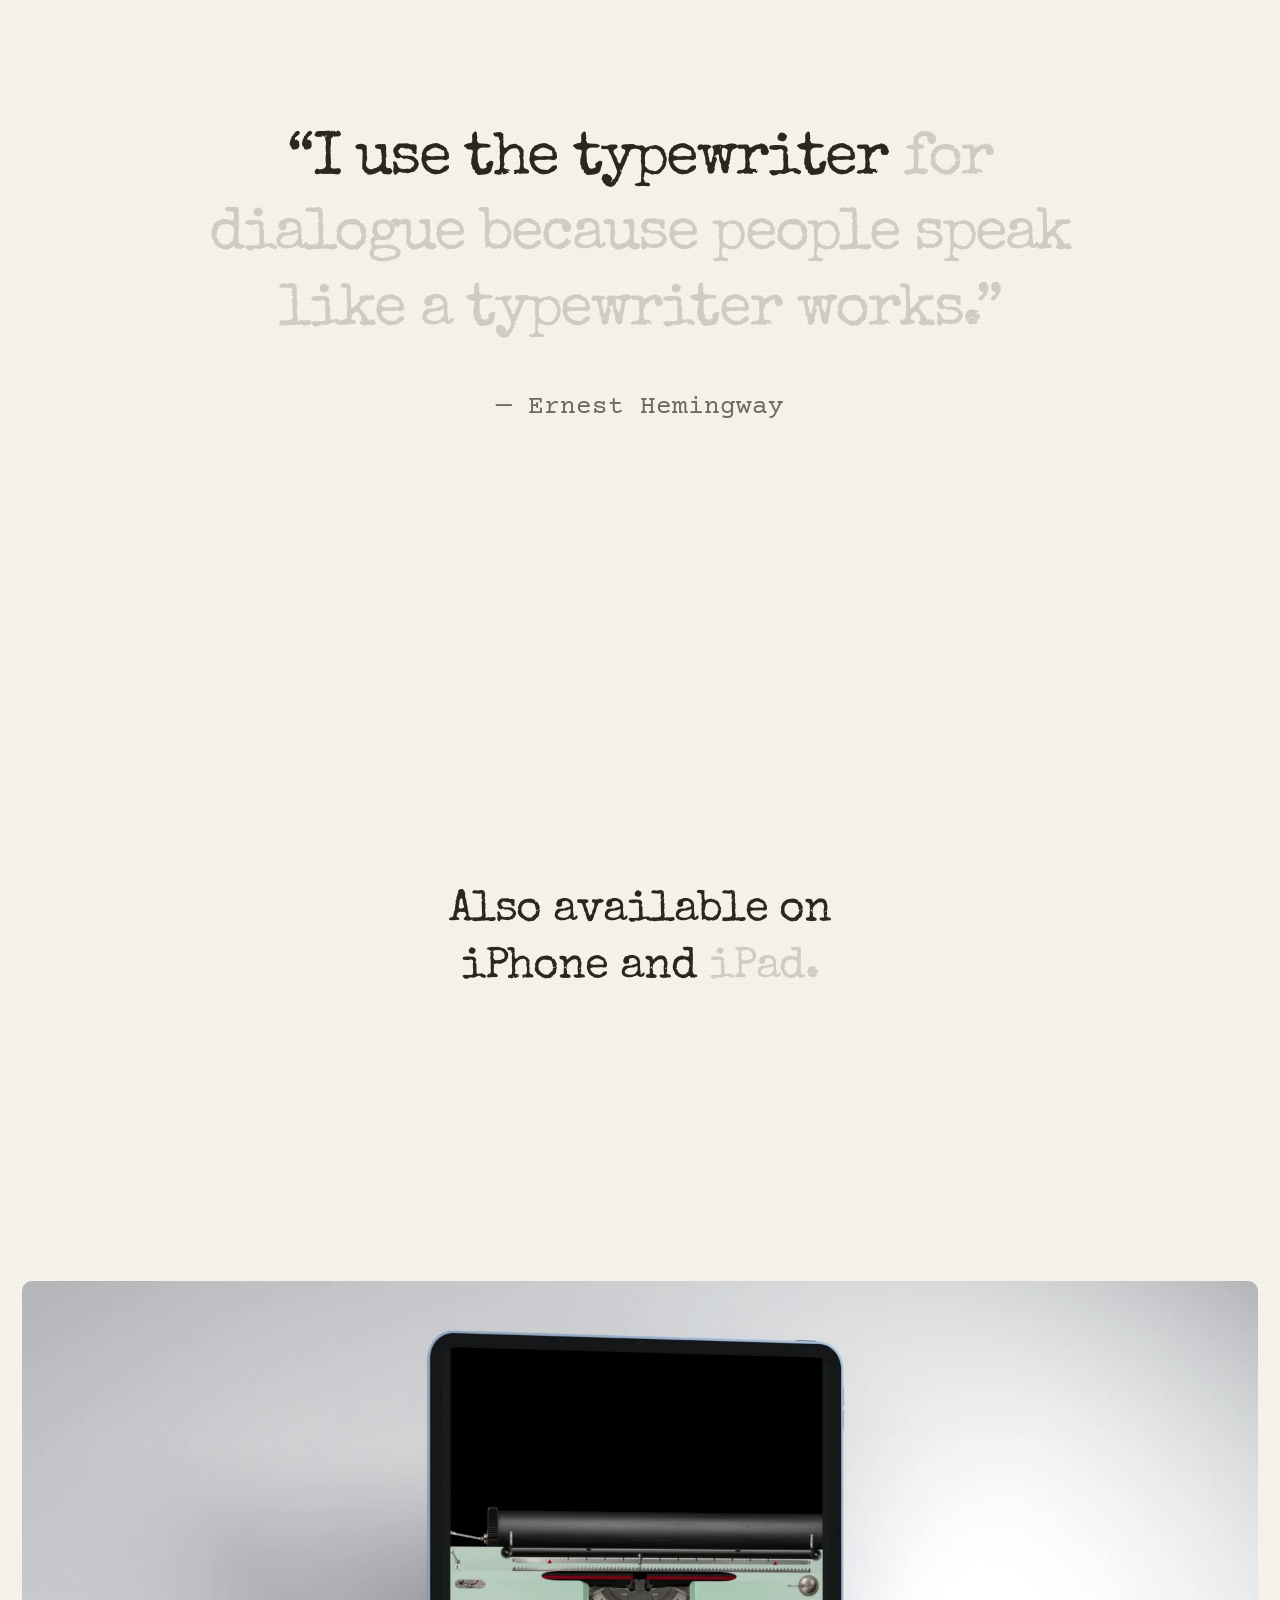
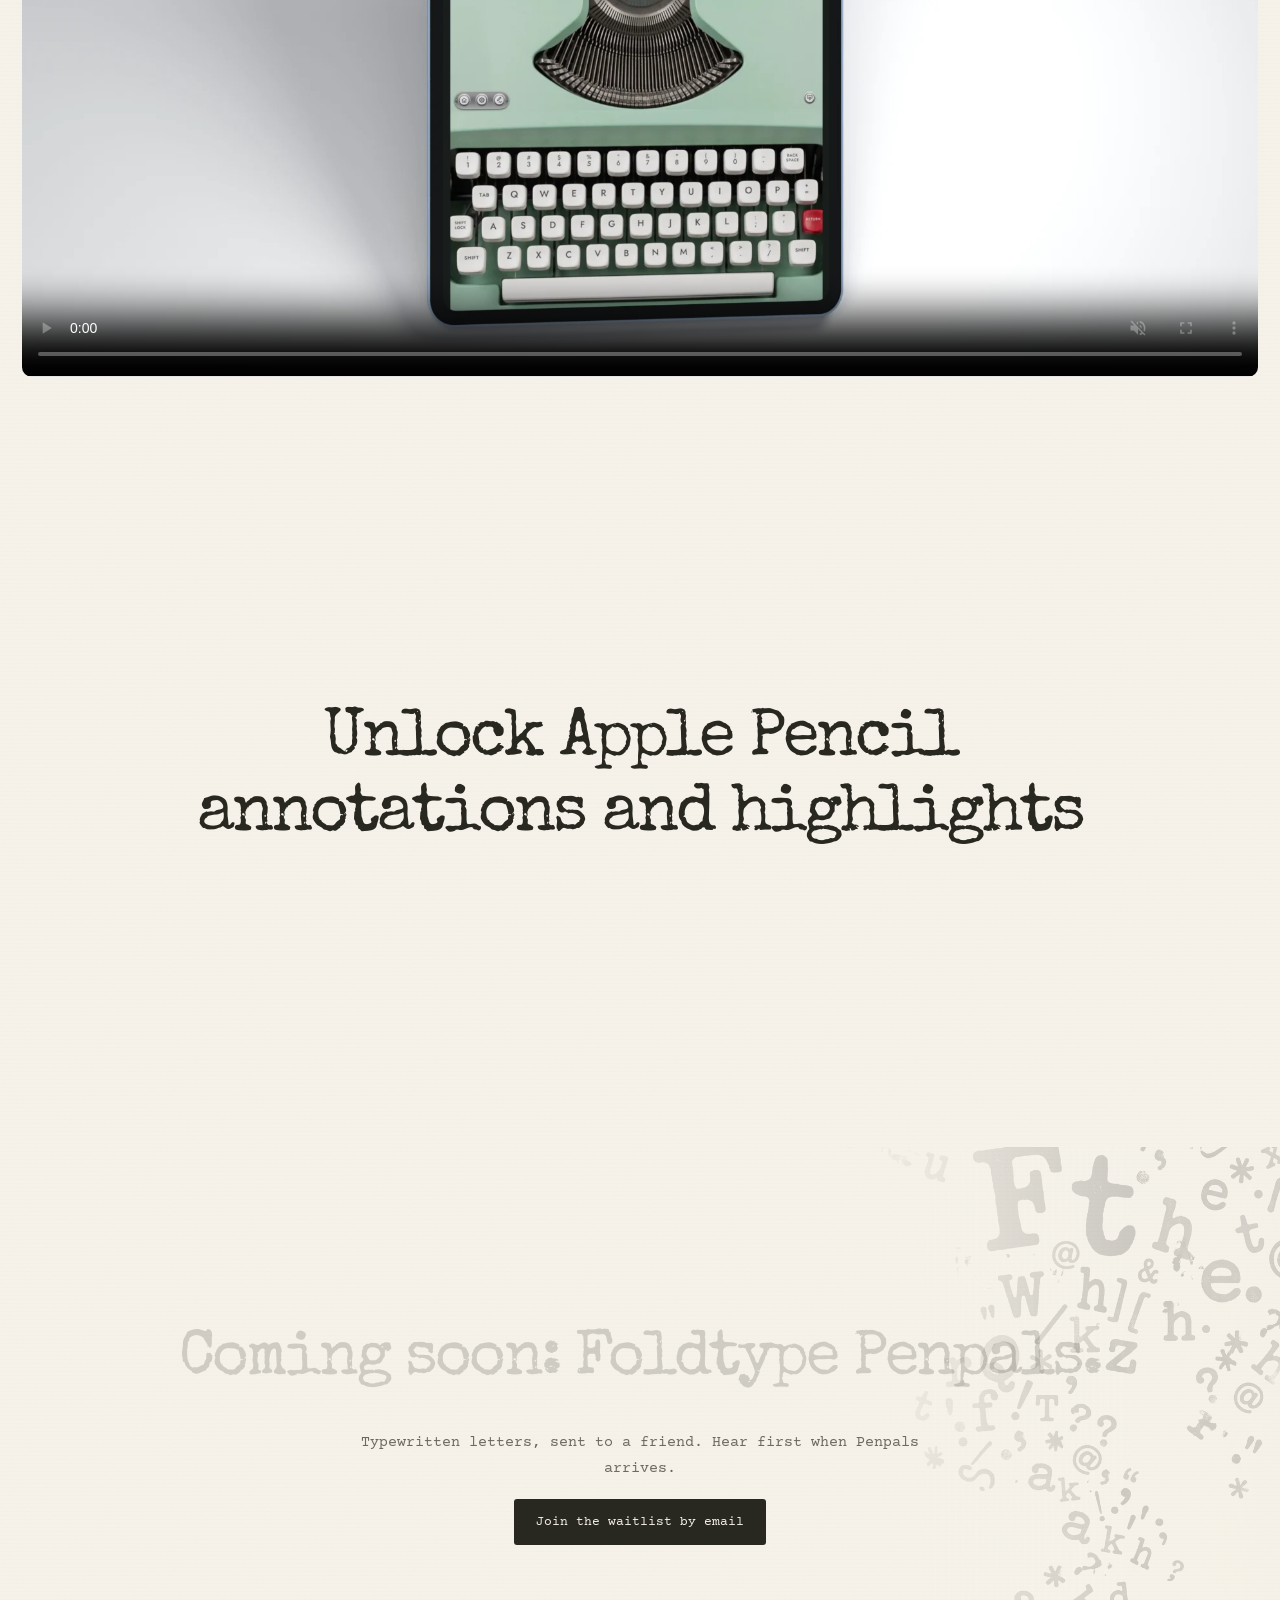
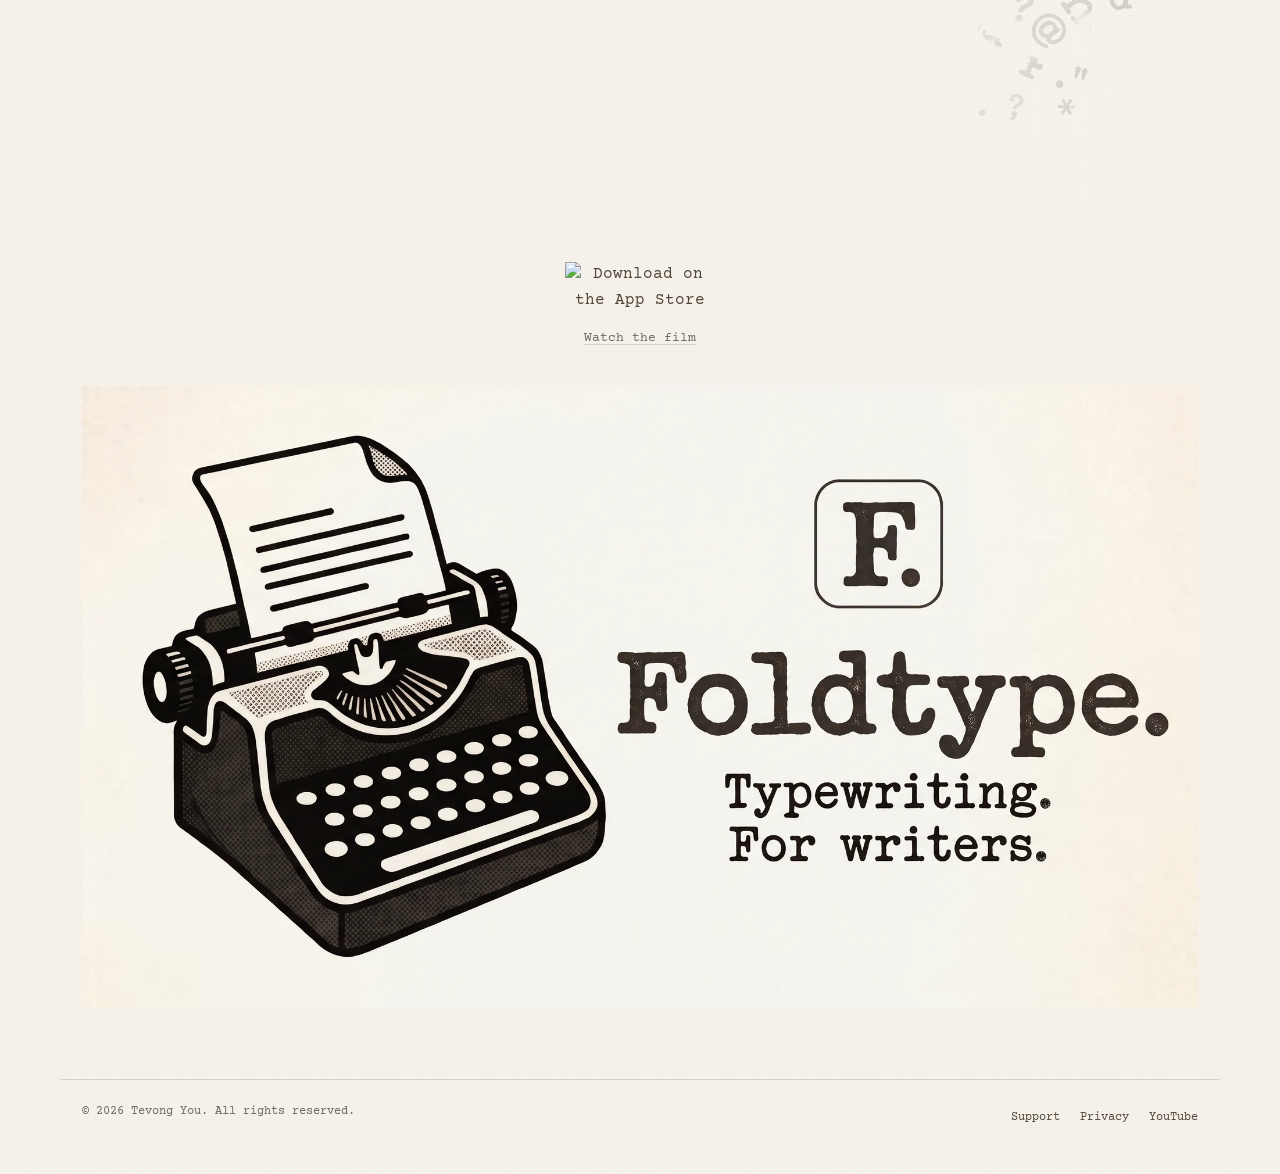
==== commit a8624b3d: "Add App Store badges, Smart App Banner and Penpals waitlist - Official App Store badge under the tag" ====
--- a/index.html
+++ b/index.html
@@ -4,11 +4,12 @@
 <meta charset="utf-8">
 <meta name="viewport" content="width=device-width, initial-scale=1">
 <meta name="theme-color" content="#f5f1e8">
+<meta name="apple-itunes-app" content="app-id=6822860496">
 <title>Foldtype. · A typewriter in your pocket.</title>
-<meta name="description" content="A typewriter in your pocket. Available now on the App Store.">
+<meta name="description" content="Foldtype turns iPhone Duo, iPhone and iPad into a typewriter. No copy, no paste, no distractions. Free on the App Store.">
 <link rel="canonical" href="https://foldleafreader.github.io/foldtype/">
 <meta property="og:title" content="Foldtype. · A typewriter in your pocket.">
-<meta property="og:description" content="A typewriter in your pocket. Available now on the App Store.">
+<meta property="og:description" content="Unfold your iPhone Duo and it becomes a typewriter. No copy, no paste, no distractions. Free on the App Store.">
 <meta property="og:type" content="website">
 <meta property="og:image" content="https://foldleafreader.github.io/foldtype/images/foldtype-banner.jpg">
 <meta property="og:image:width" content="2048">
@@ -22,22 +23,26 @@
 <link rel="stylesheet" href="style.css">
 <link rel="stylesheet" href="home.css">
 <link rel="stylesheet" href="foldtype.css?v=public-v1-pages">
-<link rel="stylesheet" href="scroll.css?v=store-link-1">
-<script src="content.js?v=public-v1" defer></script>
-<script src="scroll-video.js" defer></script>
-<script src="site.js?v=scroll-recovery-1" defer></script>
+<link rel="stylesheet" href="scroll.css?v=marketing-1">
+<script src="content.js?v=marketing-1" defer></script>
+<script src="scroll-video.js?v=marketing-1" defer></script>
+<script src="site.js?v=marketing-1" defer></script>
+<script type="application/ld+json">
+{"@context":"https://schema.org","@type":"SoftwareApplication","name":"Foldtype","description":"A typewriter in your pocket. No copy, no paste, no distractions.","operatingSystem":"iOS 17, iPadOS 17","applicationCategory":"ProductivityApplication","offers":{"@type":"Offer","price":"0","priceCurrency":"USD"},"author":{"@type":"Person","name":"Tevong You"},"url":"https://foldleafreader.github.io/foldtype/","installUrl":"https://apps.apple.com/app/id6822860496","image":"https://foldleafreader.github.io/foldtype/images/foldtype-banner.jpg"}
+</script>
 </head>
 <body class="home scroll-home">
 <a class="skip-link" href="#main">Skip to content</a>
 <header class="topbar"><div class="inner">
 <div class="brand-group"><a class="brand" href="index.html" aria-label="Foldtype home"><img data-brand-image src="images/foldtype-logo-256.webp" alt="" width="28" height="28"><span class="brand-name">Foldtype<span class="brand-stop">.</span></span></a><span class="brand-platforms">For iPhone Duo, iPhone, and iPad.</span></div>
-<nav aria-label="Main navigation"><a class="wide" href="#experience">The writing experience</a><a href="support.html">Support</a><a class="wide" href="privacy.html">Privacy</a><a class="pill" href="https://apps.apple.com/gb/app/foldtype/id6822860496" data-store-link>Get the app</a></nav>
+<nav aria-label="Main navigation"><a class="wide" href="#experience">The writing experience</a><a href="support.html">Support</a><a class="wide" href="privacy.html">Privacy</a><a class="pill" href="https://apps.apple.com/app/id6822860496" data-store-link>Get the app</a></nav>
 </div></header>
 <main id="main">
 <section class="opening" aria-labelledby="foldtype-title">
   <h1 id="foldtype-title" class="reveal">Foldtype.</h1>
   <p class="opening-tagline reveal" style="--i:1">A typewriter in your pocket.</p>
-  <p class="opening-availability reveal" style="--i:2" id="get"><a href="https://apps.apple.com/gb/app/foldtype/id6822860496">Available now on the App Store</a></p>
+  <p class="store-badge reveal" style="--i:2" id="get"><a href="https://apps.apple.com/app/id6822860496" data-store-href><img src="https://toolbox.marketingtools.apple.com/api/v2/badges/download-on-the-app-store/black/en-us" alt="Download on the App Store" width="150" height="50"></a></p>
+  <p class="opening-availability reveal" style="--i:3">Free on iPhone Duo, iPhone and iPad.</p>
 </section>
 
 <section class="scroll-film" id="experience" aria-label="Mint Foldtype typewriter animation" data-film data-travel="180">
@@ -82,12 +87,26 @@
 
 <section class="scroll-copy penpals-section" aria-labelledby="penpals-title">
   <h2 id="penpals-title" data-ink>Coming soon: Foldtype Penpals.</h2>
+  <div class="penpals-signup reveal" id="penpals">
+    <p>Typewritten letters, sent to a friend. Hear first when Penpals arrives.</p>
+    <form class="signup-form" method="post" target="_blank" data-penpals-form hidden>
+      <label class="visually-hidden" for="penpals-email">Email address</label>
+      <input id="penpals-email" type="email" required autocomplete="email" placeholder="you@example.com" data-penpals-input>
+      <button class="button" type="submit">Notify me</button>
+    </form>
+    <p class="signup-fallback" data-penpals-mailto><a class="button" href="mailto:foldtypesupport@gmail.com?subject=Penpals%20waitlist&amp;body=Please%20let%20me%20know%20when%20Foldtype%20Penpals%20launches.">Join the waitlist by email</a></p>
+  </div>
+</section>
+
+<section class="closing-cta" aria-label="Get Foldtype">
+  <p class="store-badge reveal"><a href="https://apps.apple.com/app/id6822860496" data-store-href><img src="https://toolbox.marketingtools.apple.com/api/v2/badges/download-on-the-app-store/black/en-us" alt="Download on the App Store" width="150" height="50" loading="lazy"></a></p>
+  <p class="opening-availability reveal"><a href="https://youtu.be/kWYpYqQ0f7M">Watch the film</a></p>
 </section>
 
 <section class="closing-banner" aria-label="Foldtype. Typewriting. For writers.">
   <picture class="reveal"><source srcset="images/foldtype-banner-960.webp 960w, images/foldtype-banner-1920.webp 1920w" sizes="(max-width: 1160px) 100vw, 1116px" type="image/webp"><img src="images/foldtype-banner.jpg" width="2048" height="1143" alt="Foldtype. Typewriting. For writers. A vintage black typewriter on cream paper." loading="lazy" decoding="async"></picture>
 </section>
 </main>
-<footer class="home-footer"><p>© <span data-year>2026</span> Tevong You. All rights reserved.</p><nav aria-label="Footer navigation"><a href="support.html">Support</a><a href="privacy.html">Privacy</a></nav></footer>
+<footer class="home-footer"><p>© <span data-year>2026</span> Tevong You. All rights reserved.</p><nav aria-label="Footer navigation" data-social-nav><a href="support.html">Support</a><a href="privacy.html">Privacy</a></nav></footer>
 </body>
 </html>
--- a/scroll.css
+++ b/scroll.css
@@ -200,3 +200,25 @@
 @media (max-width: 640px) {
   .scroll-home { --header-height: 88px; }
 }
+
+/* App Store badge, Penpals waitlist and the closing call to action. */
+.visually-hidden { position: absolute; width: 1px; height: 1px; overflow: hidden; clip: rect(0 0 0 0); white-space: nowrap; }
+.store-badge { margin: 30px 0 0; }
+.store-badge a { display: inline-block; border-radius: 9px; }
+.store-badge img { display: block; width: auto; height: 50px; }
+.opening .store-badge + .opening-availability { margin-top: 14px; }
+.penpals-section { flex-direction: column; gap: 34px; }
+.penpals-signup { max-width: 560px; font-family: var(--mono); }
+.penpals-signup p { margin: 0 0 18px; font-size: 15px; line-height: 1.7; color: var(--muted); }
+.penpals-signup .button { display: inline-block; border: 0; cursor: pointer; text-decoration: none; font-family: var(--mono); font-size: 13px; padding: 12px 22px; }
+.signup-form { display: flex; gap: 10px; justify-content: center; flex-wrap: wrap; }
+.signup-form input { font: 15px var(--mono); padding: 11px 14px; min-width: min(300px, 100%); border: 1px solid var(--line); border-radius: 3px; background: var(--card); color: var(--ink); }
+.signup-form input:focus-visible { outline: 3px solid var(--leaf); outline-offset: 2px; }
+.signup-fallback { margin: 0; }
+.closing-cta { text-align: center; padding: 40px 22px 10px; }
+.closing-cta .store-badge { margin-top: 0; }
+.closing-cta .opening-availability { margin-top: 14px; }
+@media (max-width: 480px) {
+  .store-badge img { height: 46px; }
+  .penpals-signup p { font-size: 13px; }
+}
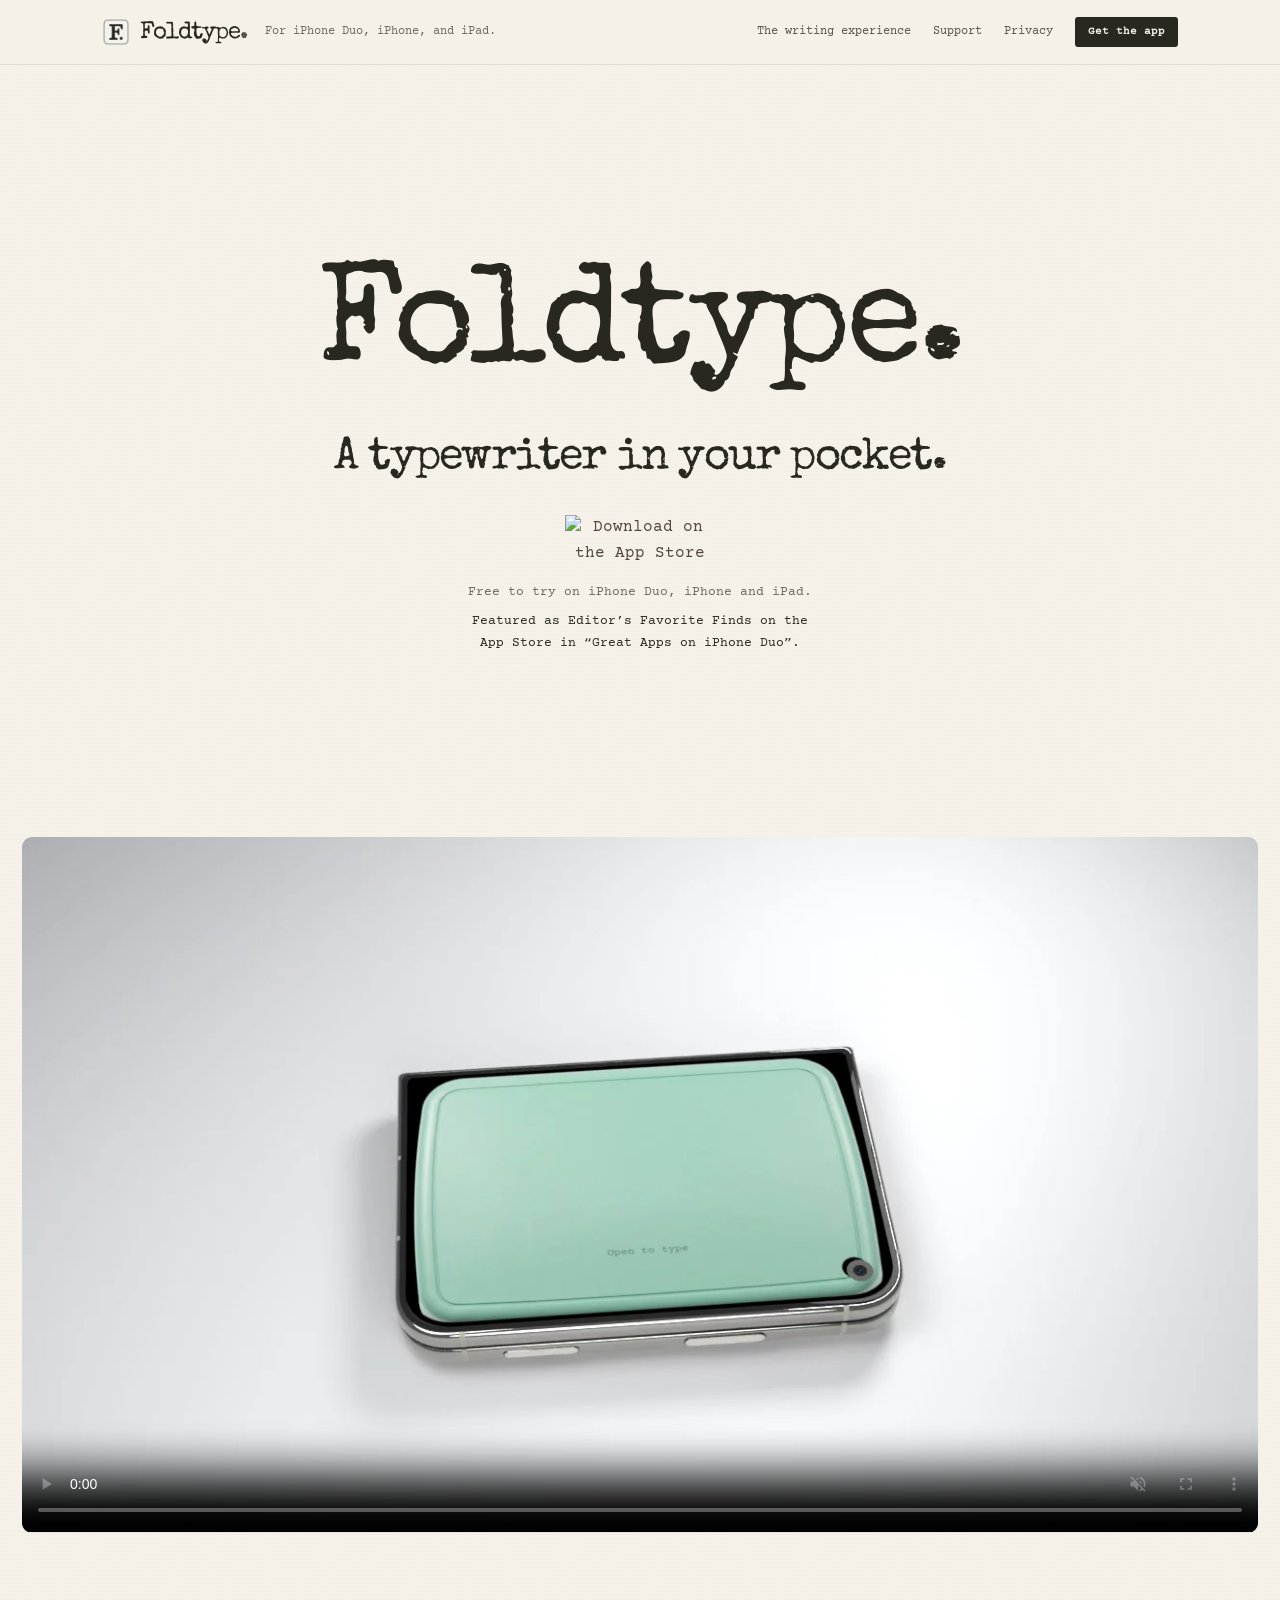
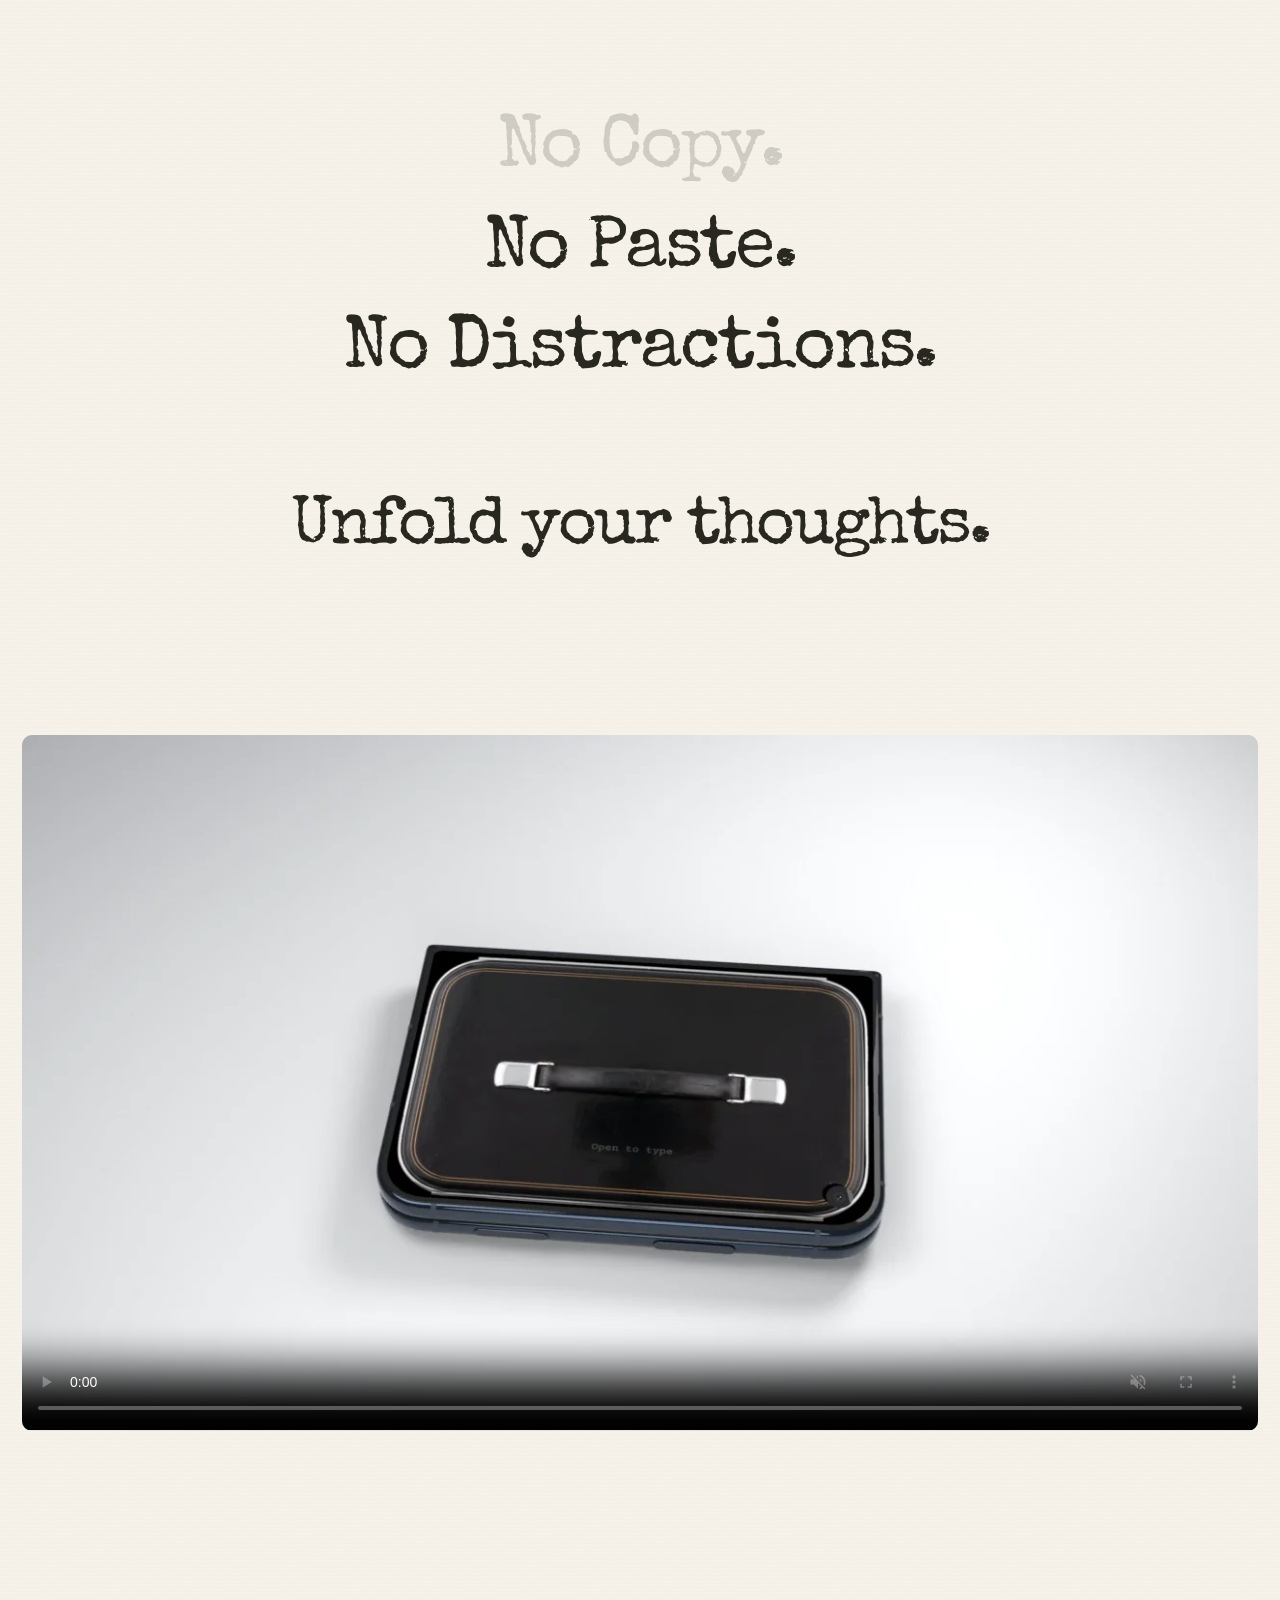
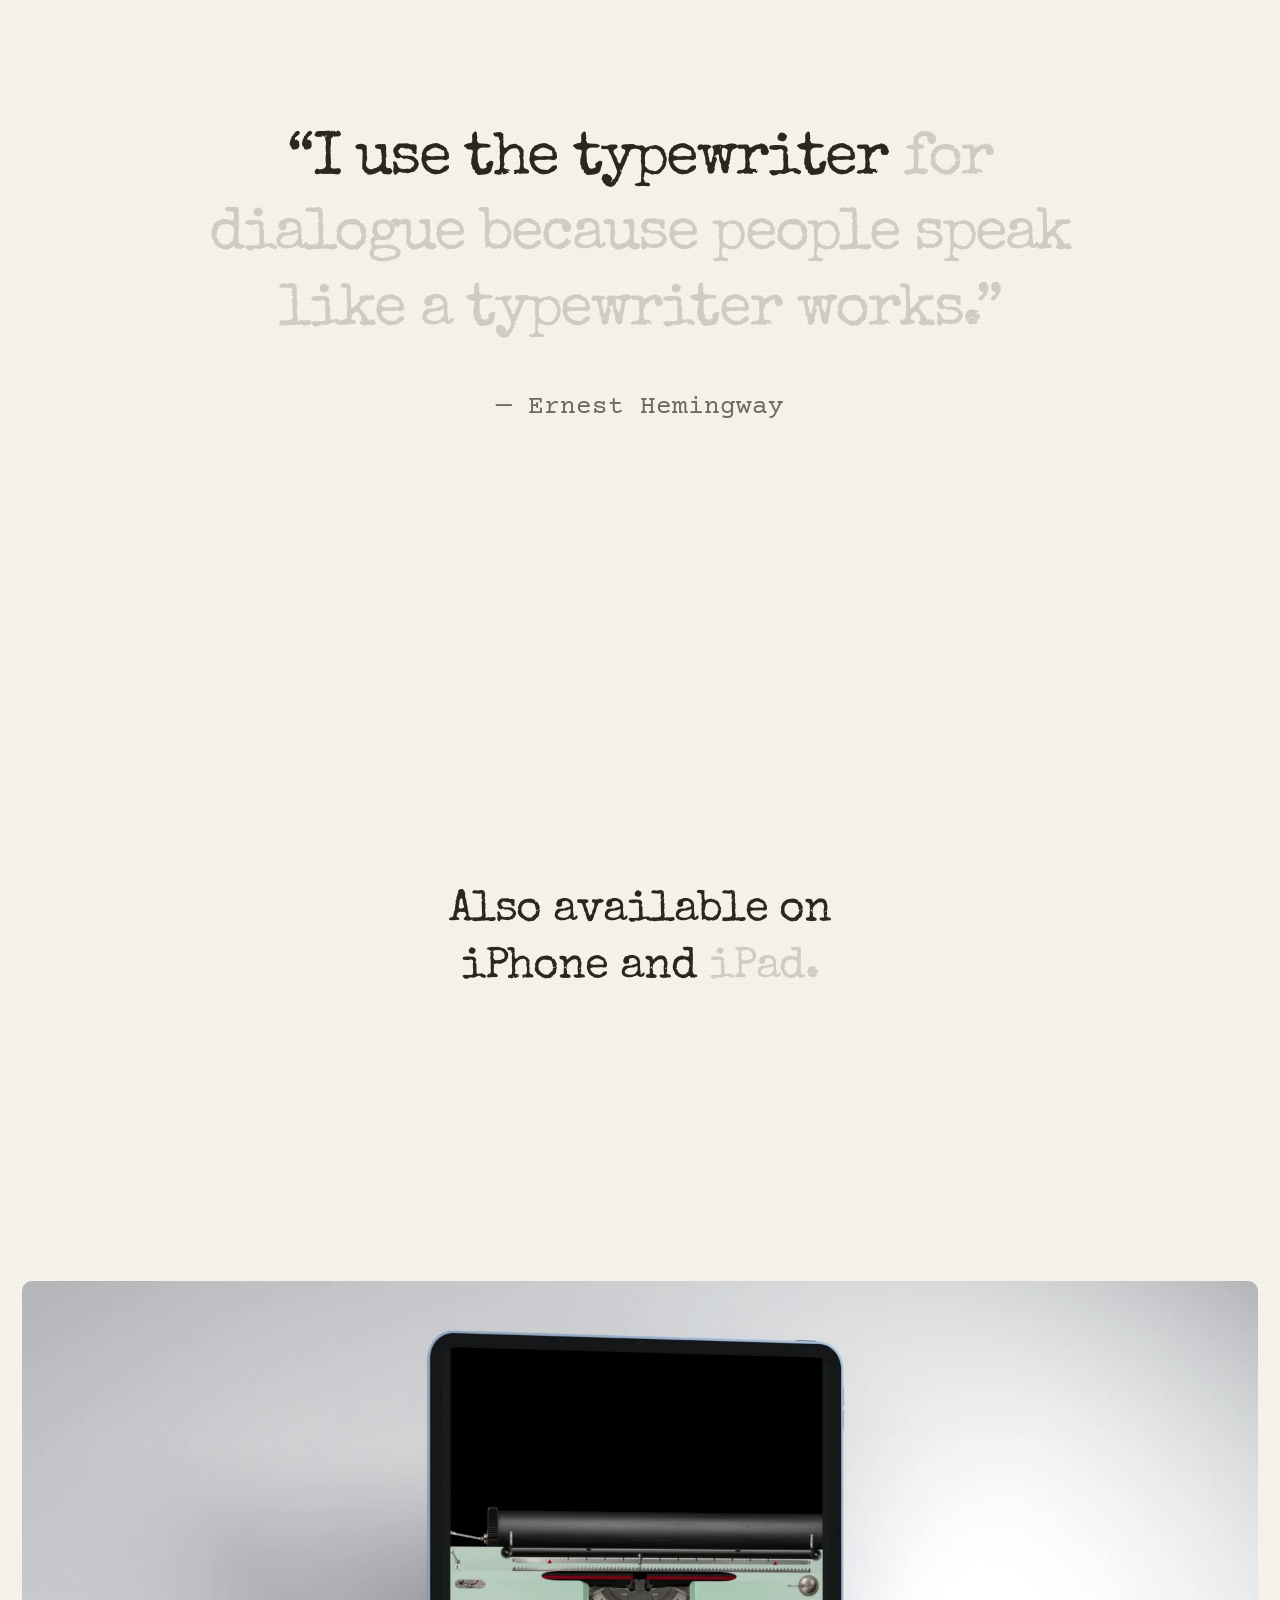
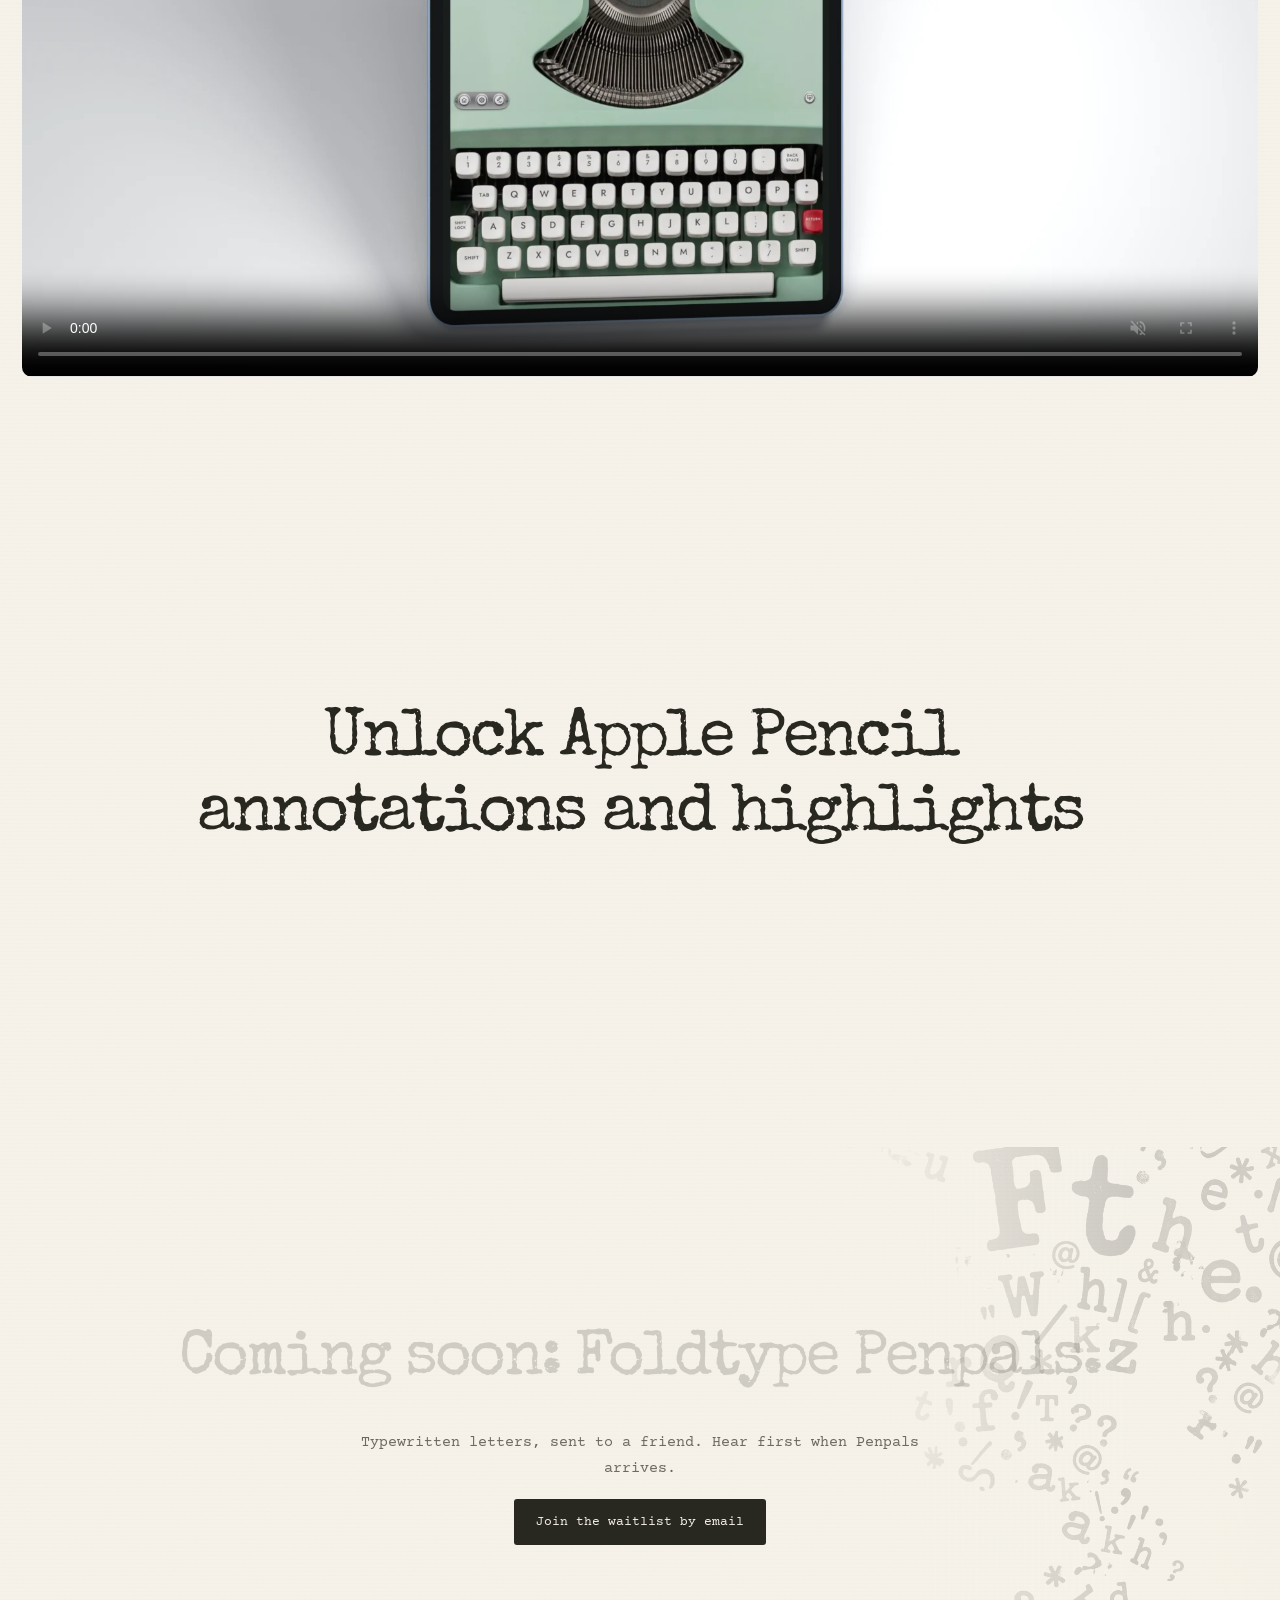
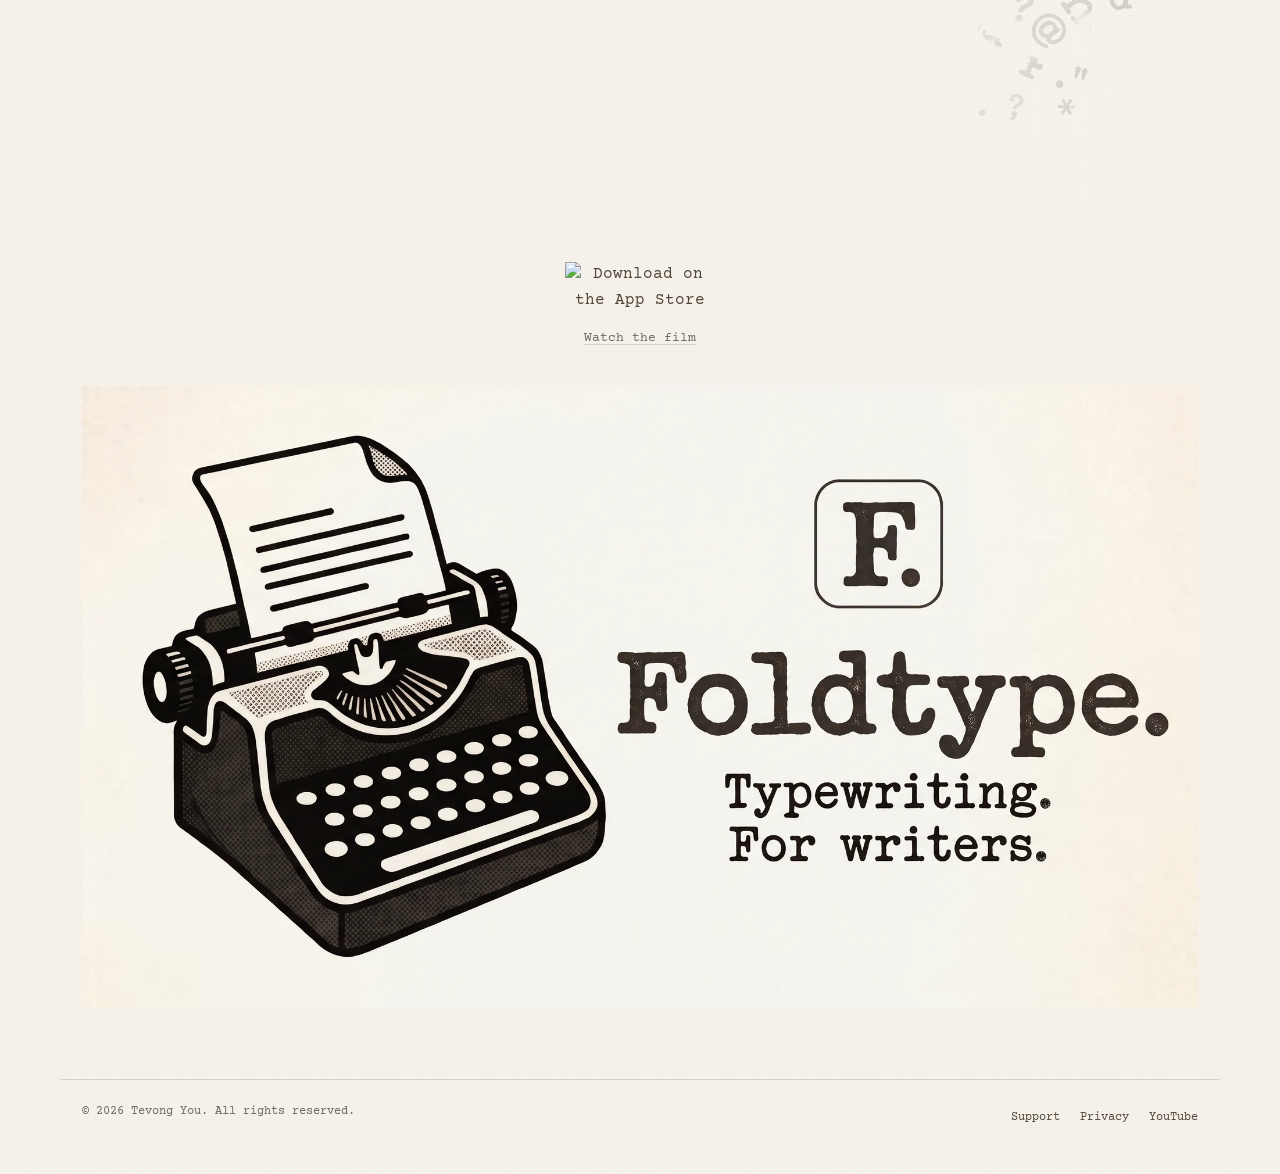
==== commit 99516062: "Note App Store featuring and say free to try Add the Editor's Favorite Finds line under the App Stor" ====
--- a/index.html
+++ b/index.html
@@ -6,10 +6,10 @@
 <meta name="theme-color" content="#f5f1e8">
 <meta name="apple-itunes-app" content="app-id=6822860496">
 <title>Foldtype. · A typewriter in your pocket.</title>
-<meta name="description" content="Foldtype turns iPhone Duo, iPhone and iPad into a typewriter. No copy, no paste, no distractions. Free on the App Store.">
+<meta name="description" content="Foldtype turns iPhone Duo, iPhone and iPad into a typewriter. No copy, no paste, no distractions. Free to try on the App Store.">
 <link rel="canonical" href="https://foldleafreader.github.io/foldtype/">
 <meta property="og:title" content="Foldtype. · A typewriter in your pocket.">
-<meta property="og:description" content="Unfold your iPhone Duo and it becomes a typewriter. No copy, no paste, no distractions. Free on the App Store.">
+<meta property="og:description" content="Unfold your iPhone Duo and it becomes a typewriter. No copy, no paste, no distractions. Free to try on the App Store.">
 <meta property="og:type" content="website">
 <meta property="og:image" content="https://foldleafreader.github.io/foldtype/images/foldtype-banner.jpg">
 <meta property="og:image:width" content="2048">
@@ -23,7 +23,7 @@
 <link rel="stylesheet" href="style.css">
 <link rel="stylesheet" href="home.css">
 <link rel="stylesheet" href="foldtype.css?v=public-v1-pages">
-<link rel="stylesheet" href="scroll.css?v=marketing-1">
+<link rel="stylesheet" href="scroll.css?v=marketing-2">
 <script src="content.js?v=marketing-1" defer></script>
 <script src="scroll-video.js?v=marketing-1" defer></script>
 <script src="site.js?v=marketing-1" defer></script>
@@ -42,7 +42,8 @@
   <h1 id="foldtype-title" class="reveal">Foldtype.</h1>
   <p class="opening-tagline reveal" style="--i:1">A typewriter in your pocket.</p>
   <p class="store-badge reveal" style="--i:2" id="get"><a href="https://apps.apple.com/app/id6822860496" data-store-href><img src="https://toolbox.marketingtools.apple.com/api/v2/badges/download-on-the-app-store/black/en-us" alt="Download on the App Store" width="150" height="50"></a></p>
-  <p class="opening-availability reveal" style="--i:3">Free on iPhone Duo, iPhone and iPad.</p>
+  <p class="opening-availability reveal" style="--i:3">Free to try on iPhone Duo, iPhone and iPad.</p>
+  <p class="featured reveal" style="--i:4">Featured as Editor’s Favorite Finds on the App Store in “Great Apps on iPhone Duo”.</p>
 </section>
 
 <section class="scroll-film" id="experience" aria-label="Mint Foldtype typewriter animation" data-film data-travel="180">
--- a/scroll.css
+++ b/scroll.css
@@ -215,6 +215,8 @@
 .signup-form input { font: 15px var(--mono); padding: 11px 14px; min-width: min(300px, 100%); border: 1px solid var(--line); border-radius: 3px; background: var(--card); color: var(--ink); }
 .signup-form input:focus-visible { outline: 3px solid var(--leaf); outline-offset: 2px; }
 .signup-fallback { margin: 0; }
+/* App Store featuring, shown under the opening badge. */
+.featured { max-width: 360px; margin: 6px auto 0; font-family: var(--mono); font-size: clamp(11px, 1.3vw, 13px); line-height: 1.7; color: var(--ink); }
 .closing-cta { text-align: center; padding: 40px 22px 10px; }
 .closing-cta .store-badge { margin-top: 0; }
 .closing-cta .opening-availability { margin-top: 14px; }
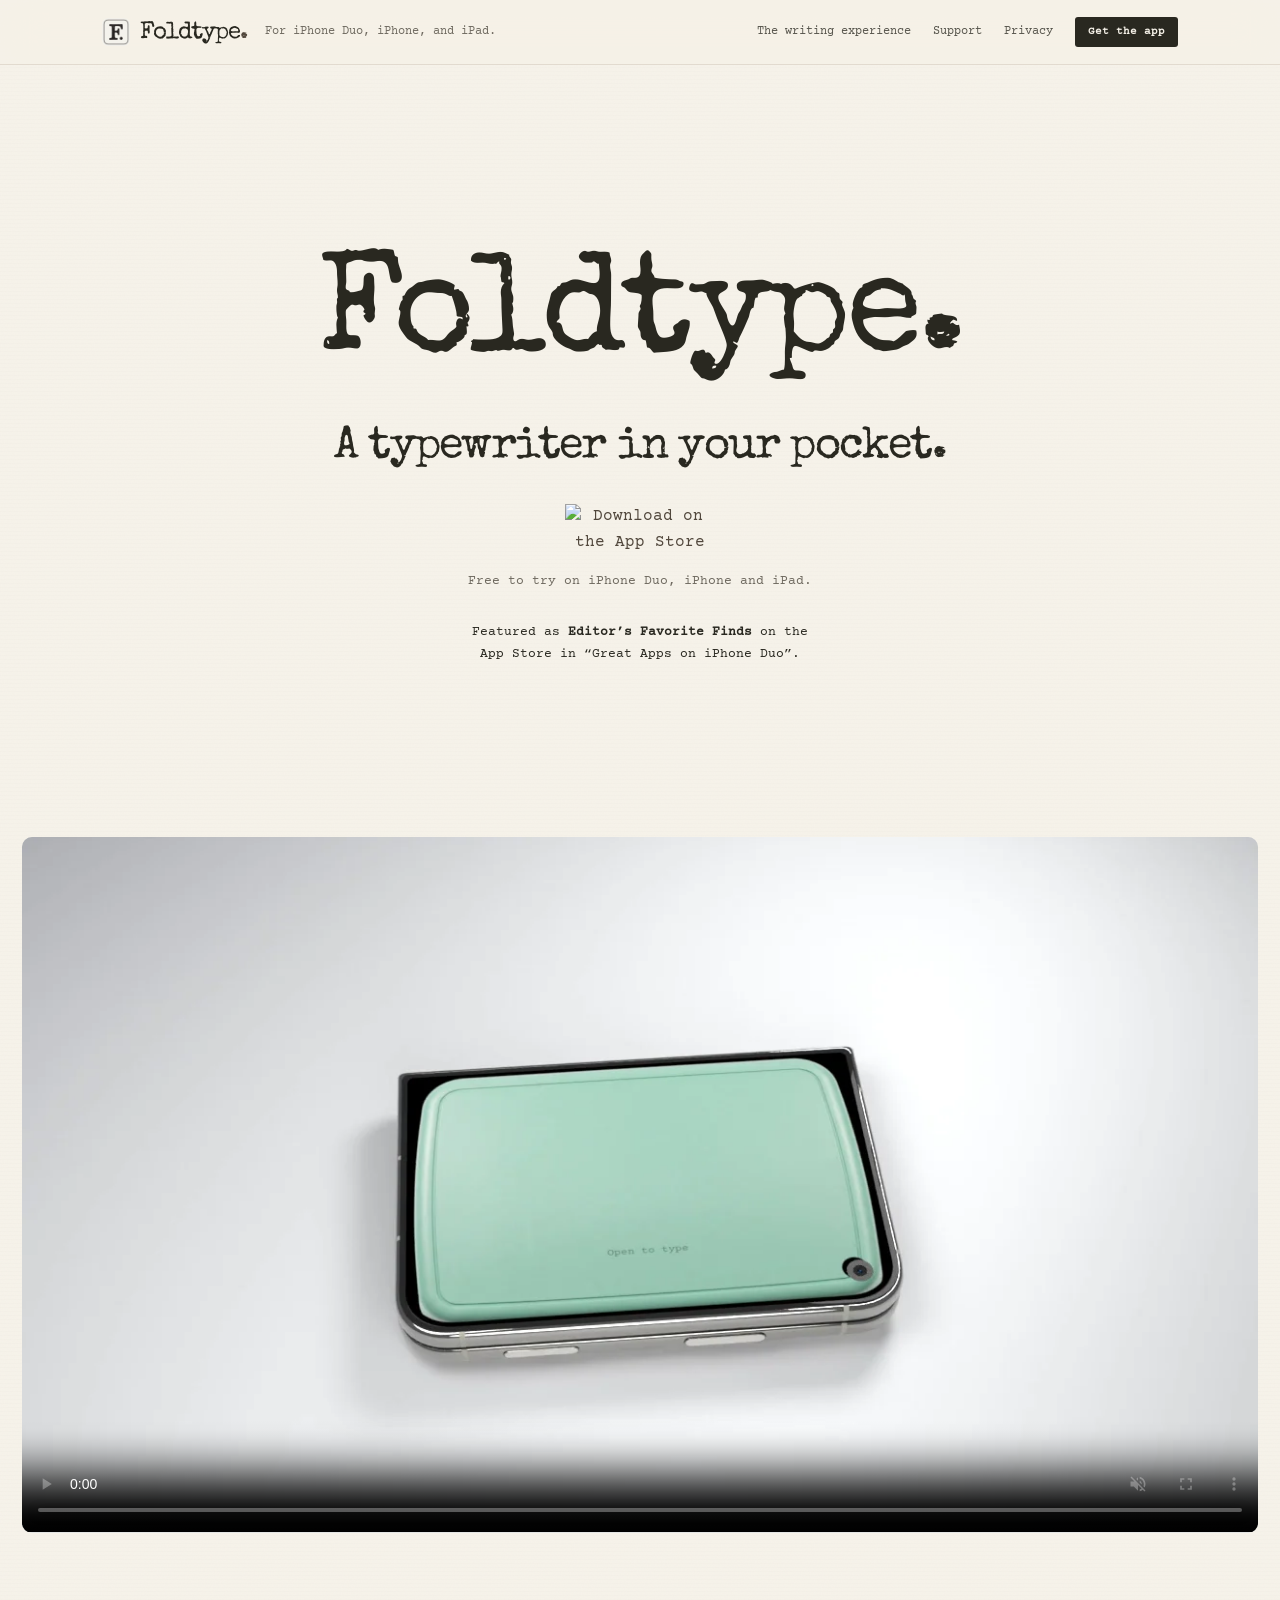
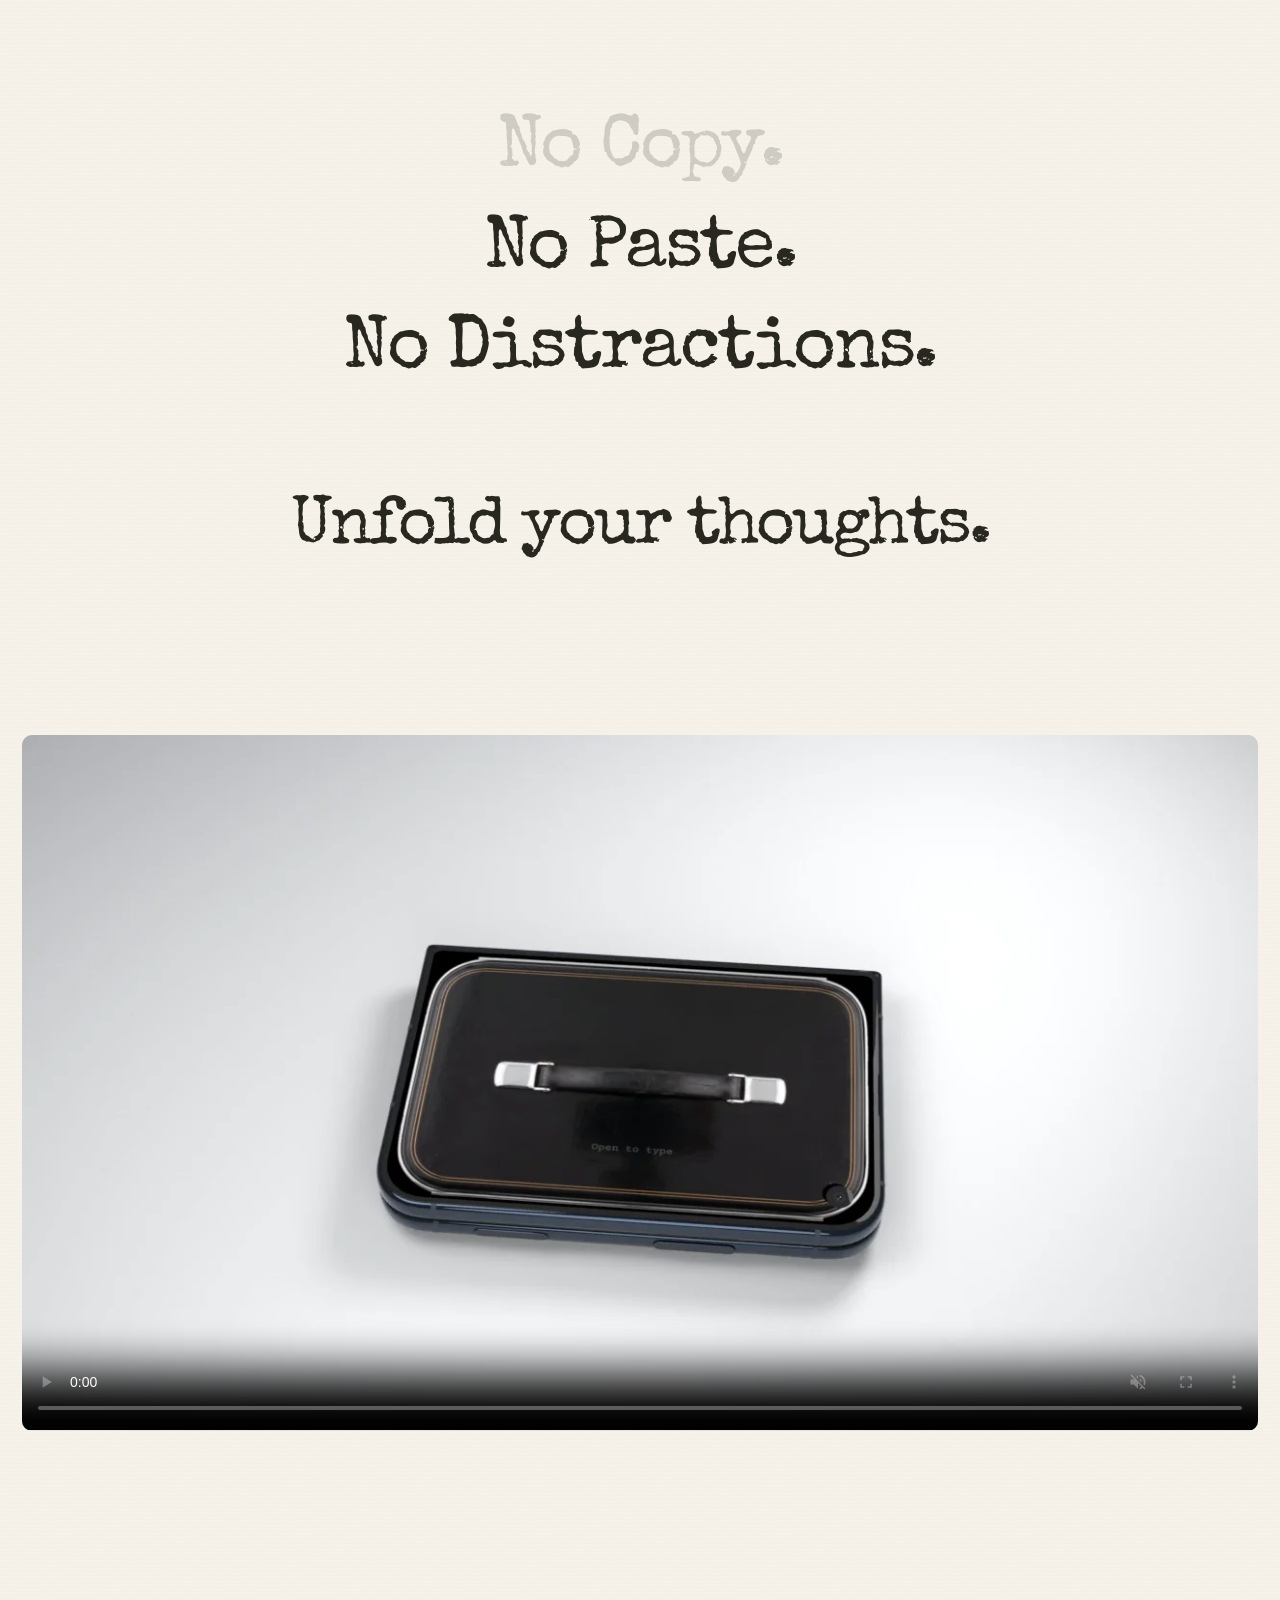
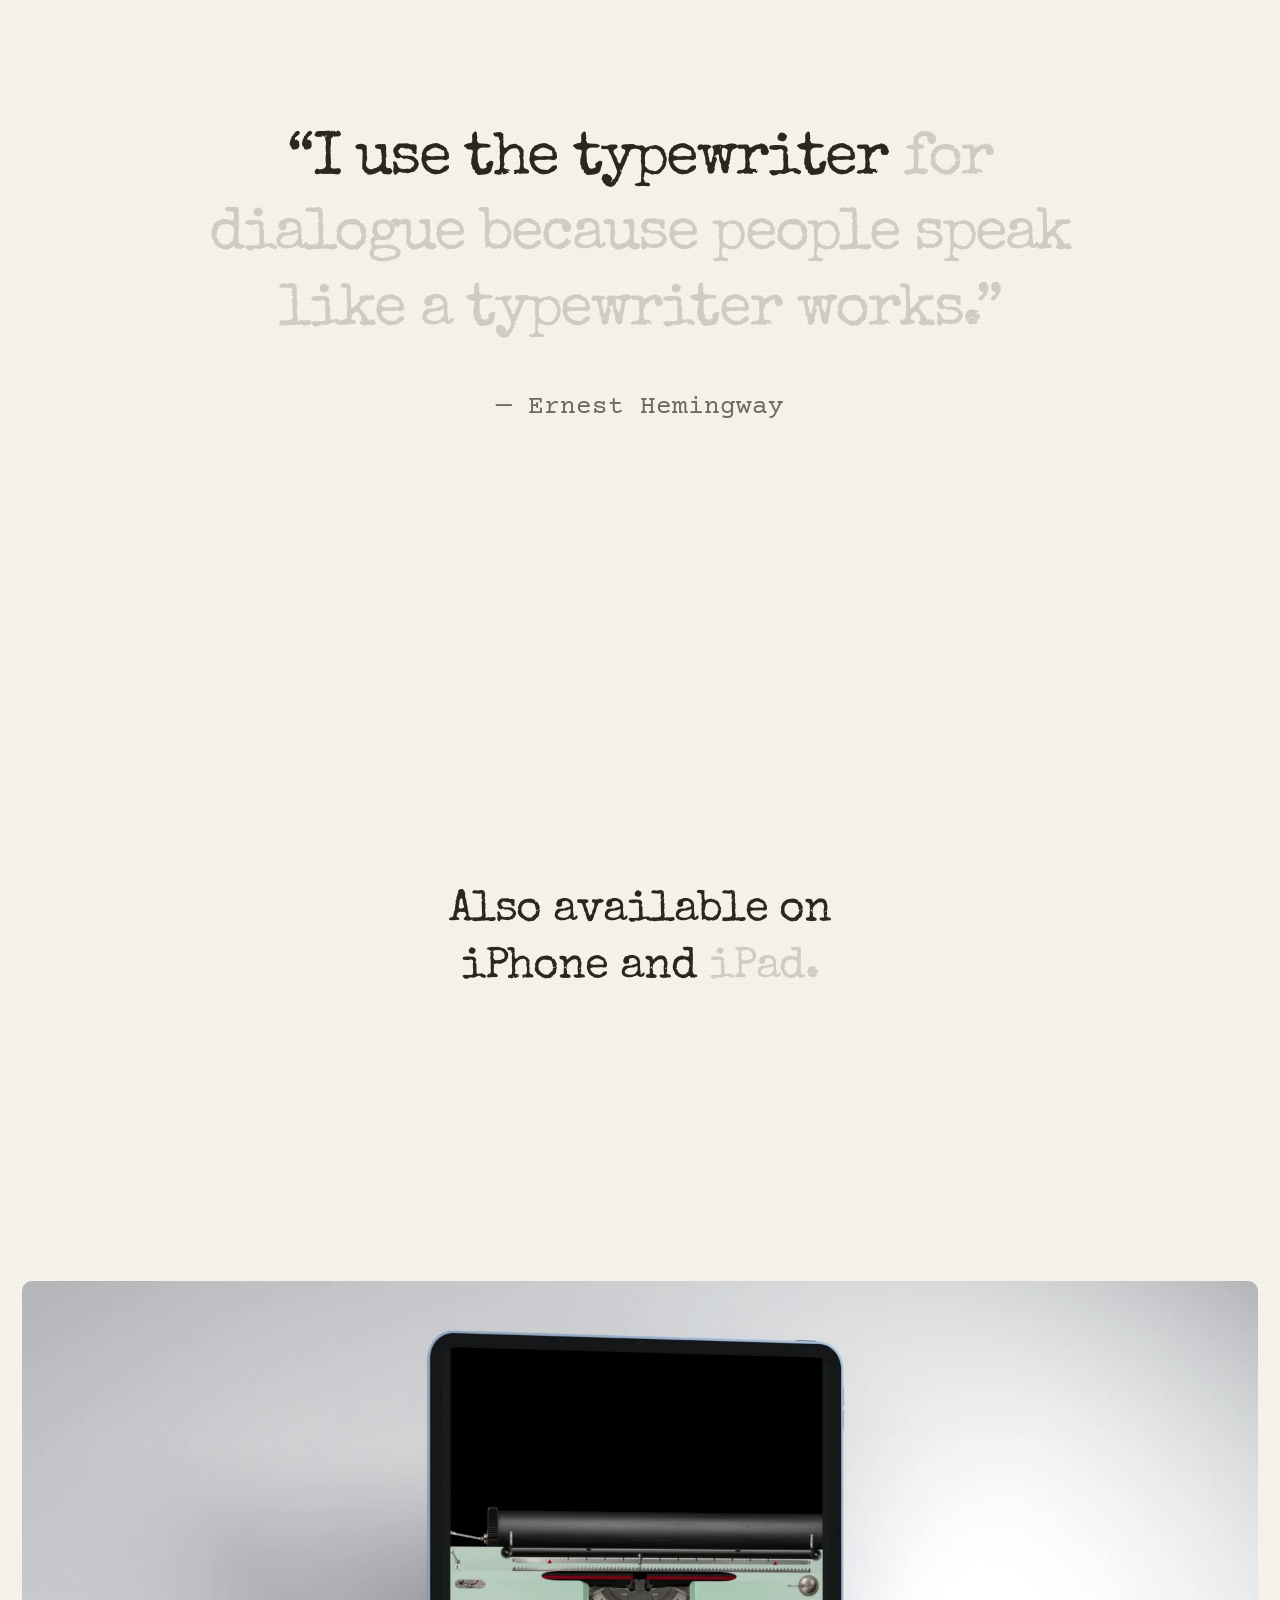
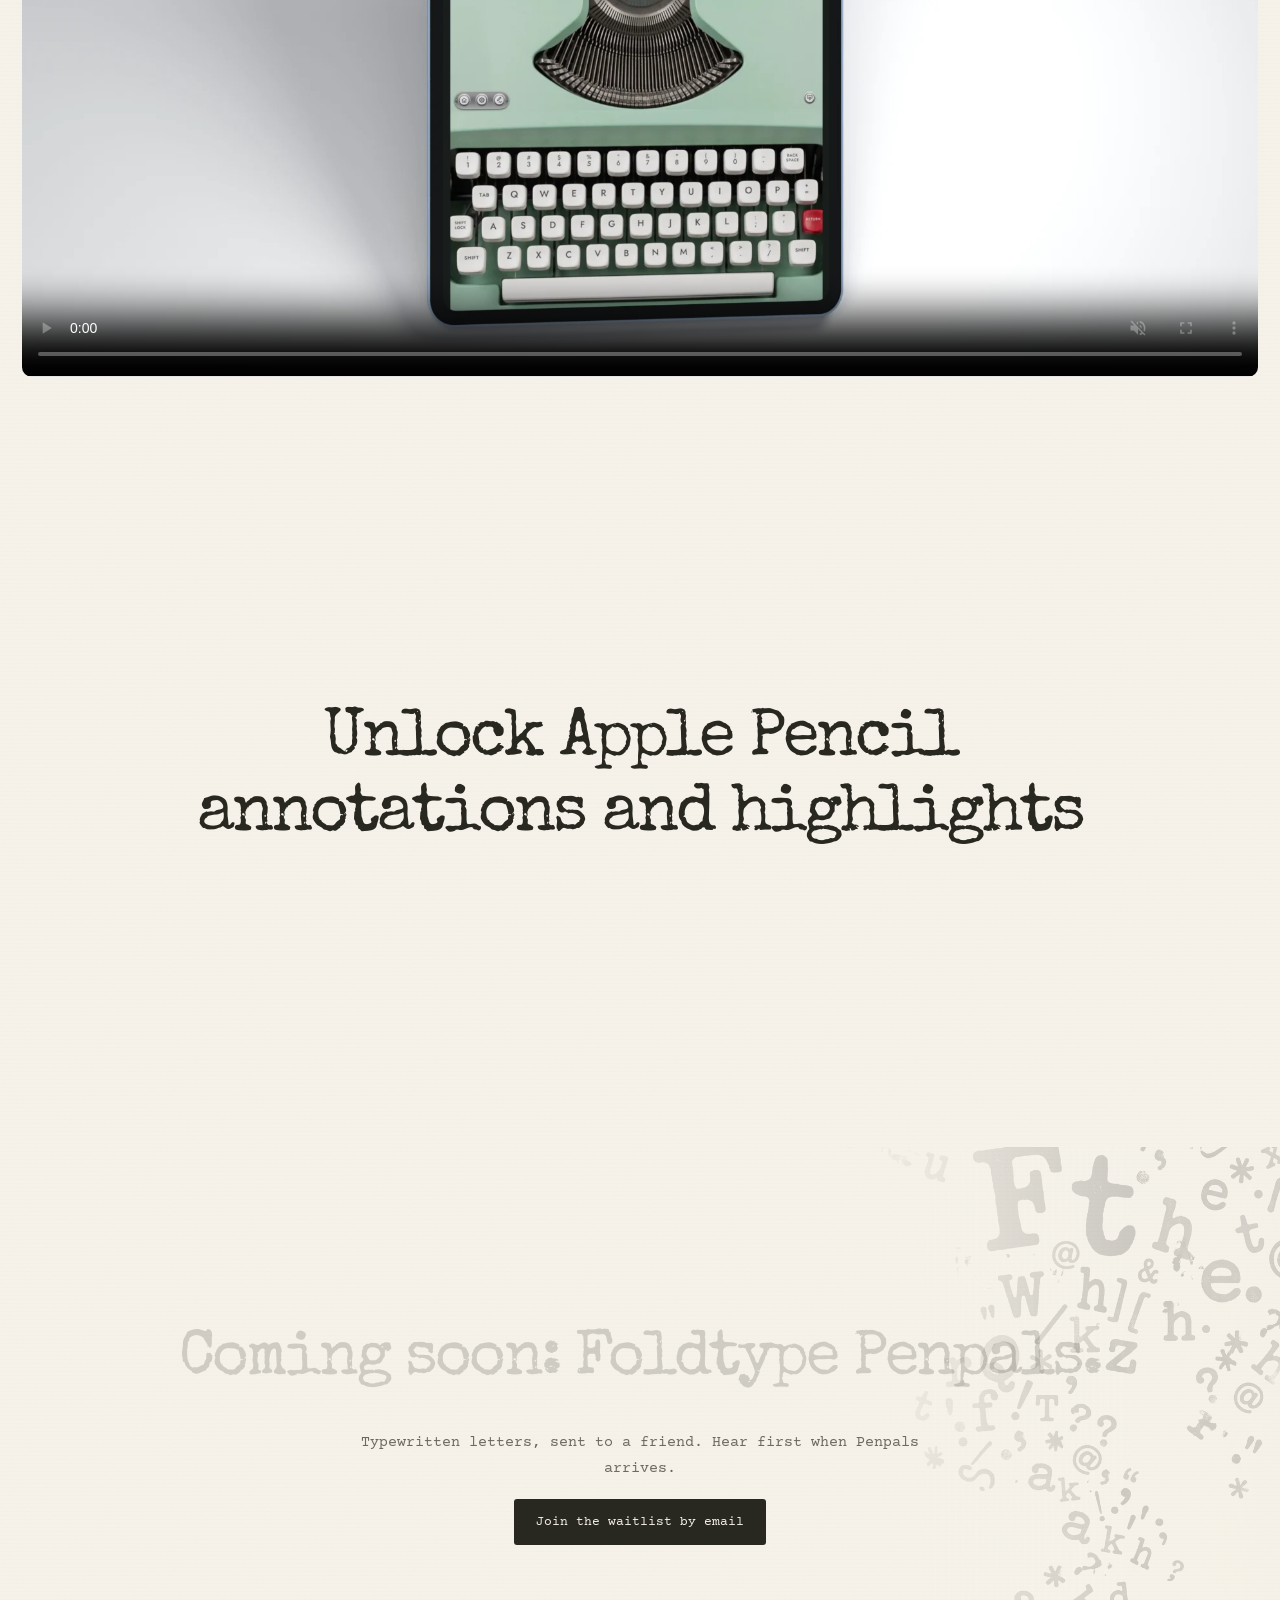
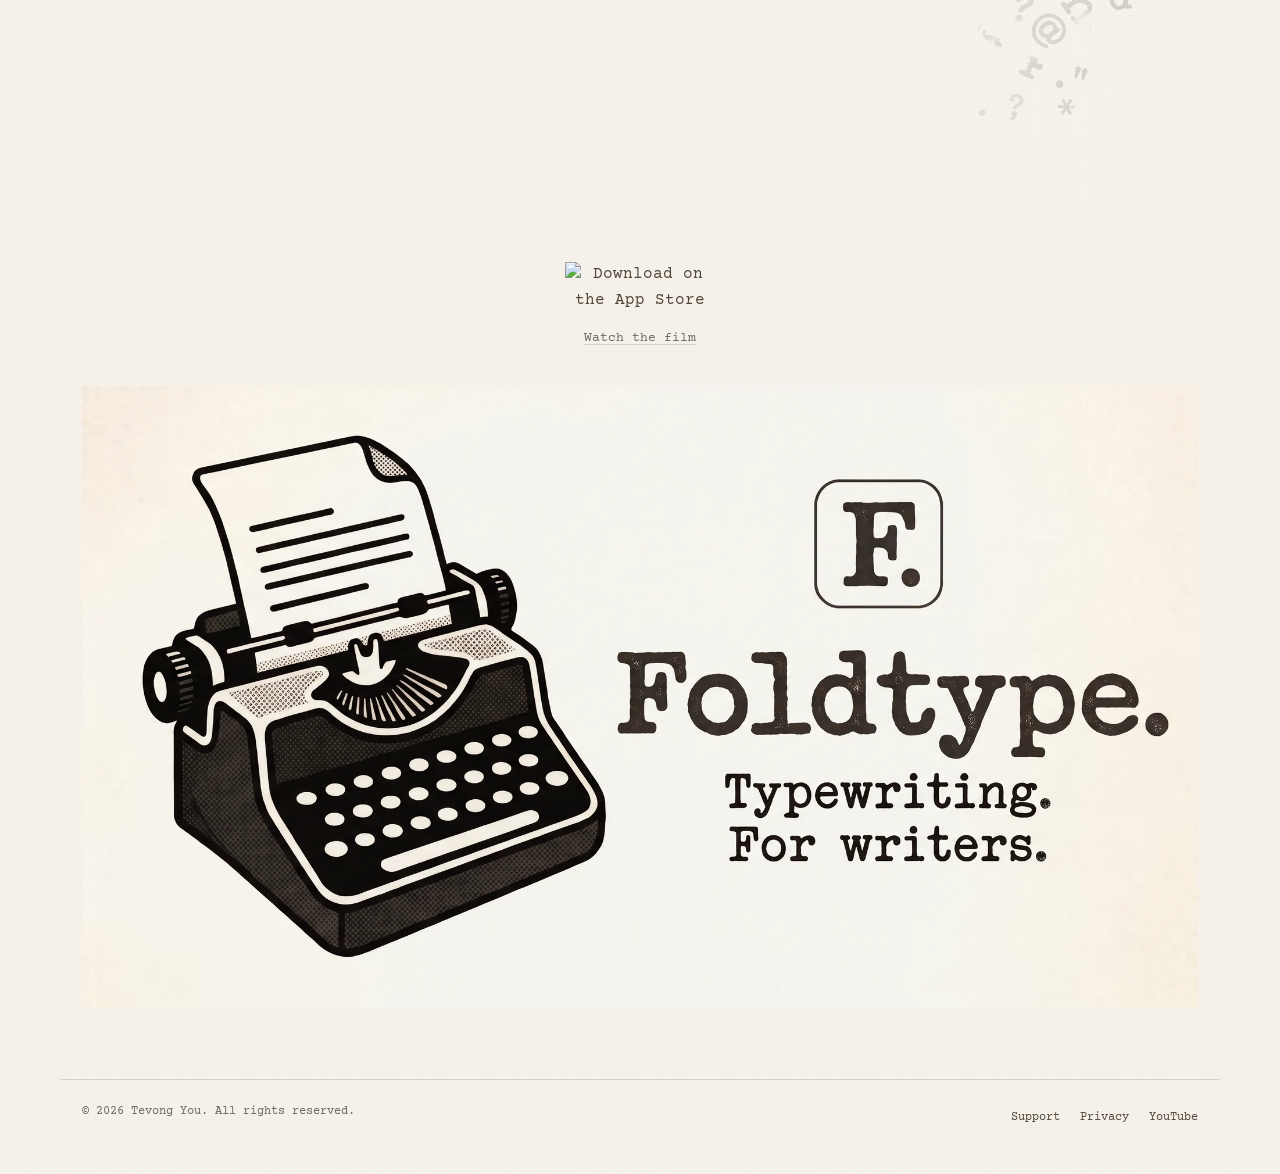
==== commit f3b217c3: "Bold Editor's Favorite Finds and add space above the featured line Co-Authored-By: Claude Opus 5.5 <" ====
--- a/index.html
+++ b/index.html
@@ -23,7 +23,7 @@
 <link rel="stylesheet" href="style.css">
 <link rel="stylesheet" href="home.css">
 <link rel="stylesheet" href="foldtype.css?v=public-v1-pages">
-<link rel="stylesheet" href="scroll.css?v=marketing-2">
+<link rel="stylesheet" href="scroll.css?v=marketing-3">
 <script src="content.js?v=marketing-1" defer></script>
 <script src="scroll-video.js?v=marketing-1" defer></script>
 <script src="site.js?v=marketing-1" defer></script>
@@ -43,7 +43,7 @@
   <p class="opening-tagline reveal" style="--i:1">A typewriter in your pocket.</p>
   <p class="store-badge reveal" style="--i:2" id="get"><a href="https://apps.apple.com/app/id6822860496" data-store-href><img src="https://toolbox.marketingtools.apple.com/api/v2/badges/download-on-the-app-store/black/en-us" alt="Download on the App Store" width="150" height="50"></a></p>
   <p class="opening-availability reveal" style="--i:3">Free to try on iPhone Duo, iPhone and iPad.</p>
-  <p class="featured reveal" style="--i:4">Featured as Editor’s Favorite Finds on the App Store in “Great Apps on iPhone Duo”.</p>
+  <p class="featured reveal" style="--i:4">Featured as <strong>Editor’s Favorite Finds</strong> on the App Store in “Great Apps on iPhone Duo”.</p>
 </section>
 
 <section class="scroll-film" id="experience" aria-label="Mint Foldtype typewriter animation" data-film data-travel="180">
--- a/scroll.css
+++ b/scroll.css
@@ -216,7 +216,7 @@
 .signup-form input:focus-visible { outline: 3px solid var(--leaf); outline-offset: 2px; }
 .signup-fallback { margin: 0; }
 /* App Store featuring, shown under the opening badge. */
-.featured { max-width: 360px; margin: 6px auto 0; font-family: var(--mono); font-size: clamp(11px, 1.3vw, 13px); line-height: 1.7; color: var(--ink); }
+.featured { max-width: 360px; margin: calc(6px + 1.7em) auto 0; font-family: var(--mono); font-size: clamp(11px, 1.3vw, 13px); line-height: 1.7; color: var(--ink); }
 .closing-cta { text-align: center; padding: 40px 22px 10px; }
 .closing-cta .store-badge { margin-top: 0; }
 .closing-cta .opening-availability { margin-top: 14px; }
